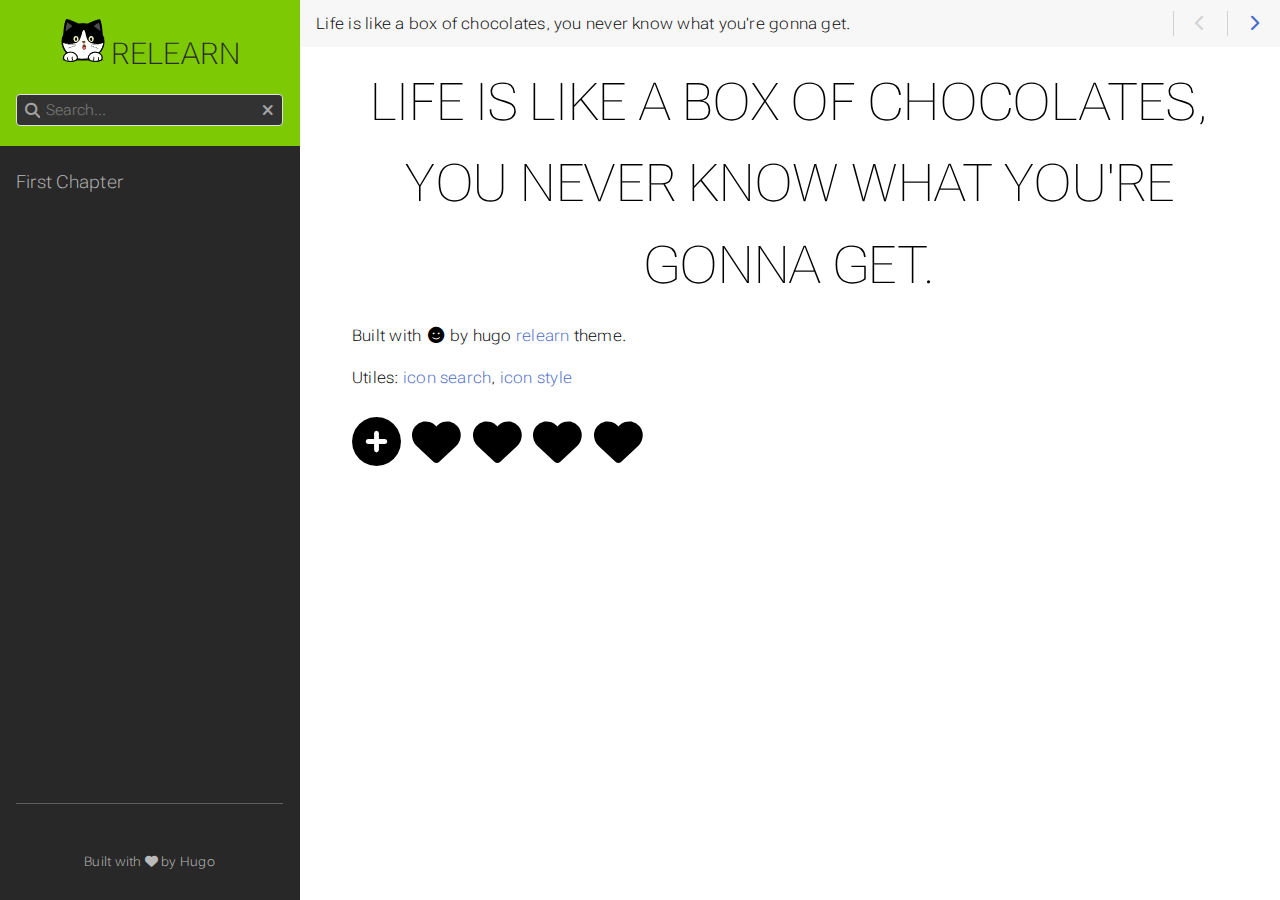
==== index.html @ 58af7191 "first commit" ====
<!DOCTYPE html>
<html lang="zh-cn" dir="ltr" itemscope itemtype="http://schema.org/Article" data-r-output-format="html">
  <head><script src="/livereload.js?mindelay=10&amp;v=2&amp;port=1313&amp;path=livereload" data-no-instant defer></script>
    <meta charset="utf-8">
    <meta name="viewport" content="height=device-height, width=device-width, initial-scale=1.0, minimum-scale=1.0">
    <meta name="generator" content="Hugo 0.143.1">
    <meta name="generator" content="Relearn 7.3.2+5f9fee85c496d624b916f206a0e97bf0861fe268">
    <meta name="description" content="Built with by hugo relearn theme.
Utiles: icon search, icon style">
    <meta name="author" content="">
    <meta name="twitter:card" content="summary">
    <meta name="twitter:title" content="Life is like a box of chocolates, you never know what you&#39;re gonna get. :: relearn">
    <meta name="twitter:description" content="Built with by hugo relearn theme.
Utiles: icon search, icon style">
    <meta property="og:url" content="http://localhost:1313/index.html">
    <meta property="og:site_name" content="relearn">
    <meta property="og:title" content="Life is like a box of chocolates, you never know what you&#39;re gonna get. :: relearn">
    <meta property="og:description" content="Built with by hugo relearn theme.
Utiles: icon search, icon style">
    <meta property="og:locale" content="zh_cn">
    <meta property="og:type" content="website">
    <meta itemprop="name" content="Life is like a box of chocolates, you never know what you&#39;re gonna get. :: relearn">
    <meta itemprop="description" content="Built with by hugo relearn theme.
Utiles: icon search, icon style">
    <meta itemprop="datePublished" content="2025-02-09T12:34:04+08:00">
    <meta itemprop="dateModified" content="2025-02-09T12:34:04+08:00">
    <meta itemprop="wordCount" content="11">
    <title>Life is like a box of chocolates, you never know what you&#39;re gonna get. :: relearn</title>
    <link href="/index.xml" rel="alternate" type="application/rss+xml" title="Life is like a box of chocolates, you never know what you&#39;re gonna get. :: relearn">
    <link href="/images/favicon.svg?1739081313" rel="icon" type="image/svg+xml">
    <link href="/css/fontawesome-all.min.css?1739081313" rel="stylesheet" media="print" onload="this.media='all';this.onload=null;"><noscript><link href="/css/fontawesome-all.min.css?1739081313" rel="stylesheet"></noscript>
    <link href="/css/auto-complete.css?1739081313" rel="stylesheet" media="print" onload="this.media='all';this.onload=null;"><noscript><link href="/css/auto-complete.css?1739081313" rel="stylesheet"></noscript>
    <link href="/css/perfect-scrollbar.min.css?1739081313" rel="stylesheet">
    <link href="/css/theme.css?1739081313" rel="stylesheet">
    <link href="/css/format-html.css?1739081313" rel="stylesheet" id="R-format-style">
    <script>
      window.relearn = window.relearn || {};
      window.relearn.relBasePath='.';
      window.relearn.relBaseUri='.';
      window.relearn.absBaseUri='http:\/\/localhost:1313';
      window.relearn.min = ``;
      window.relearn.disableAnchorCopy=false;
      window.relearn.disableAnchorScrolling=false;
      // variant stuff
      window.relearn.themevariants = [ 'auto' ];
      window.relearn.customvariantname = "my-custom-variant";
      window.relearn.changeVariant = function(variant) {
        var oldVariant = document.documentElement.dataset.rThemeVariant;
        window.localStorage.setItem(window.relearn.absBaseUri + "/variant", variant);
        document.documentElement.dataset.rThemeVariant = variant;
        if (oldVariant != variant) {
          document.dispatchEvent( new CustomEvent('themeVariantLoaded', { detail: { variant, oldVariant } }) );
        }
      }
      window.relearn.markVariant = function() {
        var variant = window.localStorage.getItem(window.relearn.absBaseUri + "/variant");
        var select = document.querySelector("#R-select-variant");
        if (select) {
          select.value = variant;
        }
      }
      window.relearn.initVariant = function() {
        var variant = window.localStorage.getItem(window.relearn.absBaseUri + "/variant") ?? "";
        if( variant == window.relearn.customvariantname ){
        }else if( !variant || !window.relearn.themevariants.includes(variant) ){
          variant = window.relearn.themevariants[0];
          window.localStorage.setItem(window.relearn.absBaseUri + "/variant", variant);
        }
        document.documentElement.dataset.rThemeVariant = variant;
      }
      window.relearn.initVariant();
      window.relearn.markVariant();
      // translations
      window.T_Copy_to_clipboard = `Copy to clipboard`;
      window.T_Copied_to_clipboard = `Copied to clipboard!`;
      window.T_Copy_link_to_clipboard = `Copy link to clipboard`;
      window.T_Link_copied_to_clipboard = `Copied link to clipboard!`;
      window.T_Reset_view = `Reset view`;
      window.T_View_reset = `View reset!`;
      window.T_No_results_found = `No results found for "{0}"`;
      window.T_N_results_found = `{1} results found for "{0}"`;
    </script>
  </head>
  <body class="mobile-support html" data-url="/index.html">
    <div id="R-body" class="default-animation">
      <div id="R-body-overlay"></div>
      <nav id="R-topbar">
        <div class="topbar-wrapper">
          <div class="topbar-sidebar-divider"></div>
          <div class="topbar-area topbar-area-start" data-area="start">
            <div class="topbar-button topbar-button-sidebar" data-content-empty="disable" data-width-s="show" data-width-m="hide" data-width-l="hide"><button class="topbar-control" onclick="toggleNav()" type="button" title="Menu (CTRL&#43;ALT&#43;n)"><i class="fa-fw fas fa-bars"></i></button>
            </div>
            <div class="topbar-button topbar-button-toc" data-content-empty="hide" data-width-s="show" data-width-m="show" data-width-l="show"><button class="topbar-control" onclick="toggleTopbarFlyout(this)" type="button" title="Table of Contents (CTRL&#43;ALT&#43;t)"><i class="fa-fw fas fa-list-alt"></i></button>
              <div class="topbar-content">
                <div class="topbar-content-wrapper"> 
                </div>
              </div>
            </div>
          </div>
          <ol class="topbar-breadcrumbs breadcrumbs highlightable" itemscope itemtype="http://schema.org/BreadcrumbList"><li
            itemscope itemtype="https://schema.org/ListItem" itemprop="itemListElement"><span itemprop="name">Life is like a box of chocolates, you never know what you&#39;re gonna get.</span><meta itemprop="position" content="1"></li>
          </ol>
          <div class="topbar-area topbar-area-end" data-area="end">
            <div class="topbar-button topbar-button-prev" data-content-empty="disable" data-width-s="show" data-width-m="show" data-width-l="show"><span class="topbar-control"><i class="fa-fw fas fa-chevron-left"></i></span>
            </div>
            <div class="topbar-button topbar-button-next" data-content-empty="disable" data-width-s="show" data-width-m="show" data-width-l="show"><a class="topbar-control" href="/first-chapter/index.html" title="First Chapter (🡒)"><i class="fa-fw fas fa-chevron-right"></i></a>
            </div>
            <div class="topbar-button topbar-button-more" data-content-empty="hide" data-width-s="show" data-width-m="show" data-width-l="show"><button class="topbar-control" onclick="toggleTopbarFlyout(this)" type="button" title="More"><i class="fa-fw fas fa-ellipsis-v"></i></button>
              <div class="topbar-content">
                <div class="topbar-content-wrapper">
                  <div class="topbar-area topbar-area-more" data-area="more">
                  </div>
                </div>
              </div>
            </div>
          </div>
        </div>
      </nav>
      <div id="R-main-overlay"></div>
      <main id="R-body-inner" class="highlightable home" tabindex="-1">
        <div class="flex-block-wrapper">
<article class="home">
  <header class="headline">
  </header>

<h1 id="life-is-like-a-box-of-chocolates-you-never-know-what-youre-gonna-get">Life is like a box of chocolates, you never know what you&#39;re gonna get.</h1>

<p>Built with <i class="fa-fw fas fa-face-smile"></i> by hugo <a href="https://mcshelby.github.io/hugo-theme-relearn/" rel="external" target="_blank">relearn</a> theme.</p>
<p>Utiles: <a href="https://fontawesome.com/v6/search" rel="external" target="_blank">icon search</a>, <a href="https://docs.fontawesome.com/web/style/styling" rel="external" target="_blank">icon style</a></p>
<div class="fa-3x">
  <i class="fa-solid fa-circle-plus fa-beat"></i>
  <i class="fa-solid fa-heart fa-beat"></i>
  <i class="fa-solid fa-heart fa-beat" style="--fa-animation-duration: 0.5s;"></i>
  <i class="fa-solid fa-heart fa-beat" style="--fa-animation-duration: 2s;"></i>
  <i class="fa-solid fa-heart fa-beat" style="--fa-beat-scale: 2.0;"></i>
</div>
  <footer class="footline">
  </footer>
</article>
        </div>
      </main>
    </div>
    <aside id="R-sidebar" class="default-animation">
      <div id="R-header-topbar" class="default-animation"></div>
      <div id="R-header-wrapper" class="default-animation">
        <div id="R-header" class="default-animation">
<a id="R-logo" href="/index.html">
  <img src="/images/logo.png" alt="brand logo">
</a>

<a id="R-logo" class="R-default" href="/index.html">
  Relearn
</a>

        </div>
        <script>
          window.index_js_url="/searchindex.en.js?1739081313";
        </script>
        <search><form action="/search/index.html" method="get">
          <div class="searchbox default-animation">
            <button class="search-detail" type="submit" title="Search (CTRL+ALT+f)"><i class="fas fa-search"></i></button>
            <label class="a11y-only" for="R-search-by">Search</label>
            <input data-search-input id="R-search-by" name="search-by" class="search-by" type="search" placeholder="Search...">
            <button class="search-clear" type="button" data-search-clear="" title="Clear search"><i class="fas fa-times" title="Clear search"></i></button>
          </div>
        </form></search>
        <script>
          var contentLangs=['zh'];
        </script>
        <script src="/js/auto-complete.js?1739081313" defer></script>
        <script src="/js/lunr/lunr.min.js?1739081313" defer></script>
        <script src="/js/lunr/lunr.stemmer.support.min.js?1739081313" defer></script>
        <script src="/js/lunr/lunr.multi.min.js?1739081313" defer></script>
        <script src="/js/lunr/lunr.zh.min.js?1739081313" defer></script>
        <script src="/js/search.js?1739081313" defer></script>
      </div>
      <div id="R-homelinks" class="default-animation">
        <hr class="padding">
      </div>
      <div id="R-content-wrapper" class="highlightable">
        <div id="R-shortcutmenu-home" class="R-sidebarmenu">
          <ul class="enlarge morespace collapsible-menu">
            <li class="" data-nav-id="/first-chapter/index.html"><a class="padding" href="/first-chapter/index.html">First Chapter</a><ul id="R-subsections-4144213242269b2539c77181fbd348b1" class="collapsible-menu"></ul></li>
          </ul>
        </div>
    
        <div class="padding footermargin footerLangSwitch footerVariantSwitch footerVisitedLinks footerFooter showFooter"></div>
        <div id="R-menu-footer">
          <hr class="padding default-animation footerLangSwitch footerVariantSwitch footerVisitedLinks footerFooter showFooter">
          <div id="R-prefooter" class="footerLangSwitch footerVariantSwitch footerVisitedLinks">
            <ul>
              <li id="R-select-language-container" class="footerLangSwitch">
                <div class="padding menu-control">
                  <i class="fa-fw fas fa-language"></i>
                  <span>&nbsp;</span>
                  <div class="control-style">
                    <label class="a11y-only" for="R-select-language">Language</label>
                    <select id="R-select-language" onchange="location = this.querySelector( this.value ).dataset.url;">
                      <option id="R-select-language-en" value="#R-select-language-en" data-url="/index.html" lang="zh-cn" selected></option>
                    </select>
                  </div>
                  <div class="clear"></div>
                </div>
              </li>
              <li id="R-select-variant-container" class="footerVariantSwitch">
                <div class="padding menu-control">
                  <i class="fa-fw fas fa-paint-brush"></i>
                  <span>&nbsp;</span>
                  <div class="control-style">
                    <label class="a11y-only" for="R-select-variant">Theme</label>
                    <select id="R-select-variant" onchange="window.relearn.changeVariant( this.value );">
                      <option id="R-select-variant-auto" value="auto" selected>Auto</option>
                    </select>
                  </div>
                  <div class="clear"></div>
                </div>
                <script>window.relearn.markVariant();</script>
              </li>
              <li class="footerVisitedLinks">
                <div class="padding menu-control">
                  <i class="fa-fw fas fa-history"></i>
                  <span>&nbsp;</span>
                  <div class="control-style">
                    <button onclick="clearHistory();">Clear History</button>
                  </div>
                  <div class="clear"></div>
                </div>
              </li>
            </ul>
          </div>
          <div id="R-footer" class="footerFooter showFooter">
        <p>Built with <a href="https://github.com/McShelby/hugo-theme-relearn" title="love"><i class="fas fa-heart"></i></a> by <a href="https://gohugo.io/">Hugo</a></p>
          </div>
        </div>
      </div>
    </aside>
    <script src="/js/clipboard.min.js?1739081313" defer></script>
    <script src="/js/perfect-scrollbar.min.js?1739081313" defer></script>
    <script src="/js/theme.js?1739081313" defer></script>
  </body>
</html>
---- css/auto-complete.css ----
.autocomplete-suggestions {
    text-align: start;
    color-scheme: only light; /* set browser scrollbar color */
    cursor: default;
    border: 1px solid rgba( 204, 204, 204, 1 );
    border-top: 0;
    background: rgba( 255, 255, 255, 1 );
    box-shadow: -1px 1px 3px rgba( 0, 0, 0, .1 );
    width: calc( 100% - 2rem );

    /* core styles should not be changed */
    position: absolute;
    display: none;
    z-index: 9999;
    max-height: 10em;
    max-height: calc( 100vh - 10em );
    overflow: hidden;
    overflow-y: auto;
    box-sizing: border-box;
}
.autocomplete-suggestion {
    position: relative;
    cursor: pointer;
    padding: .46em;
    line-height: 1.5em;
    white-space: nowrap;
    overflow: hidden;
    text-overflow: ellipsis;
    color: rgba( 40, 40, 40, 1 );
}

.autocomplete-suggestion b {
    font-weight: normal;
    color: rgba( 31, 141, 214, 1 );
}

.autocomplete-suggestion.selected {
    background: rgba( 40, 40, 40, 1 );
    color: rgba( 255, 255, 255, 1 );
}

.autocomplete-suggestion:hover,
.autocomplete-suggestion:focus,
.autocomplete-suggestion:active,
.autocomplete-suggestion:hover > .context,
.autocomplete-suggestion:focus > .context,
.autocomplete-suggestion:active > .context,
#R-searchresults .autocomplete-suggestion:hover > .context,
#R-searchresults .autocomplete-suggestion:focus > .context,
#R-searchresults .autocomplete-suggestion:active > .context {
    background: rgba( 56, 56, 56, 1 );
    color: rgba( 255, 255, 255, 1 );
}

.autocomplete-suggestion > .breadcrumbs {
    font-size: .7869em;
    margin-inline-start: 1em;
    overflow: hidden;
    text-overflow: ellipsis;
}

.autocomplete-suggestion > .context {
    font-size: .7869em;
    margin-inline-start: 1em;
    overflow: hidden;
    text-overflow: ellipsis;
}
---- css/auto-complete.css ----
.autocomplete-suggestions {
    text-align: start;
    color-scheme: only light; /* set browser scrollbar color */
    cursor: default;
    border: 1px solid rgba( 204, 204, 204, 1 );
    border-top: 0;
    background: rgba( 255, 255, 255, 1 );
    box-shadow: -1px 1px 3px rgba( 0, 0, 0, .1 );
    width: calc( 100% - 2rem );

    /* core styles should not be changed */
    position: absolute;
    display: none;
    z-index: 9999;
    max-height: 10em;
    max-height: calc( 100vh - 10em );
    overflow: hidden;
    overflow-y: auto;
    box-sizing: border-box;
}
.autocomplete-suggestion {
    position: relative;
    cursor: pointer;
    padding: .46em;
    line-height: 1.5em;
    white-space: nowrap;
    overflow: hidden;
    text-overflow: ellipsis;
    color: rgba( 40, 40, 40, 1 );
}

.autocomplete-suggestion b {
    font-weight: normal;
    color: rgba( 31, 141, 214, 1 );
}

.autocomplete-suggestion.selected {
    background: rgba( 40, 40, 40, 1 );
    color: rgba( 255, 255, 255, 1 );
}

.autocomplete-suggestion:hover,
.autocomplete-suggestion:focus,
.autocomplete-suggestion:active,
.autocomplete-suggestion:hover > .context,
.autocomplete-suggestion:focus > .context,
.autocomplete-suggestion:active > .context,
#R-searchresults .autocomplete-suggestion:hover > .context,
#R-searchresults .autocomplete-suggestion:focus > .context,
#R-searchresults .autocomplete-suggestion:active > .context {
    background: rgba( 56, 56, 56, 1 );
    color: rgba( 255, 255, 255, 1 );
}

.autocomplete-suggestion > .breadcrumbs {
    font-size: .7869em;
    margin-inline-start: 1em;
    overflow: hidden;
    text-overflow: ellipsis;
}

.autocomplete-suggestion > .context {
    font-size: .7869em;
    margin-inline-start: 1em;
    overflow: hidden;
    text-overflow: ellipsis;
}
---- css/theme.css ----
:root {
    /* initially use section background to avoid flickering on load when a non default variant is active;
    this is only possible because every color variant defines this variable, otherwise we would have been lost */
    --INTERNAL-PRIMARY-color: var(--PRIMARY-color, var(--MENU-HEADER-BG-color, rgba( 0, 0, 0, 0 ))); /* not --INTERNAL-MENU-HEADER-BG-color */
    --INTERNAL-SECONDARY-color: var(--SECONDARY-color, var(--MAIN-LINK-color, rgba( 72, 106, 201, 1 ))); /* not --INTERNAL-MAIN-LINK-color */
    --INTERNAL-ACCENT-color: var(--ACCENT-color, rgba( 255, 255, 0, 1 ));

    --INTERNAL-MAIN-TOPBAR-BORDER-color: var(--MAIN-TOPBAR-BORDER-color, transparent);
    --INTERNAL-MAIN-LINK-color: var(--MAIN-LINK-color, var(--SECONDARY-color, rgba( 72, 106, 201, 1 ))); /* not --INTERNAL-SECONDARY-color */
    --INTERNAL-MAIN-LINK-HOVER-color: var(--MAIN-LINK-HOVER-color, var(--INTERNAL-MAIN-LINK-color));
    --INTERNAL-MAIN-BG-color: var(--MAIN-BG-color, rgba( 255, 255, 255, 1 ));
    --INTERNAL-MAIN-BOLD-font-weight: var(--MAIN-BOLD-font-weight, 800);

    --INTERNAL-MAIN-TEXT-color: var(--MAIN-TEXT-color, rgba( 16, 16, 16, 1 ));
    --INTERNAL-MAIN-font: var(--MAIN-font, "Roboto Flex", "Helvetica", "Tahoma", "Geneva", "Arial", sans-serif);
    --INTERNAL-MAIN-font-variation-settings: var(--MAIN-font-variation-settings, "wdth" 118, "GRAD" -200, "YTFI" 710);
    --INTERNAL-MAIN-font-weight: var(--MAIN-font-weight, 300);
    --INTERNAL-MAIN-letter-spacing: var(--MAIN-letter-spacing, .014em);

    --INTERNAL-MAIN-TITLES-TEXT-color: var(--MAIN-TITLES-TEXT-color, var(--INTERNAL-MAIN-TEXT-color));
    --INTERNAL-MAIN-TITLES-font: var(--MAIN-TITLES-font, var(--MAIN-TITLES-TEXT-font, var(--INTERNAL-MAIN-font)));
    --INTERNAL-MAIN-TITLES-font-variation-settings: var(--MAIN-TITLES-font-variation-settings, "wdth" 118, "GRAD" 0, "YTFI" 710);
    --INTERNAL-MAIN-TITLES-font-weight: var(--MAIN-TITLES-font-weight, 500);
    --INTERNAL-MAIN-TITLES-letter-spacing: var(--MAIN-TITLES-letter-spacing, var(--INTERNAL-MAIN-letter-spacing));

    --INTERNAL-MAIN-TITLES-H1-TEXT-color: var(--MAIN-TITLES-H1-TEXT-color, var(--MAIN-TITLES-H1-color, var(--INTERNAL-MAIN-TEXT-color)));
    --INTERNAL-MAIN-TITLES-H1-font: var(--MAIN-TITLES-H1-font, var(--INTERNAL-MAIN-font));
    --INTERNAL-MAIN-TITLES-H1-font-variation-settings: var(--MAIN-TITLES-H1-font-variation-settings, "wdth" 118, "GRAD" -100, "YTFI" 710);
    --INTERNAL-MAIN-TITLES-H1-font-weight: var(--MAIN-TITLES-H1-font-weight, 200);
    --INTERNAL-MAIN-TITLES-H1-letter-spacing: var(--MAIN-TITLES-H1-letter-spacing, var(--INTERNAL-MAIN-letter-spacing));

    --INTERNAL-MAIN-TITLES-H2-TEXT-color: var(--MAIN-TITLES-H2-TEXT-color, var(--MAIN-TITLES-H2-color, var(--INTERNAL-MAIN-TITLES-TEXT-color)));
    --INTERNAL-MAIN-TITLES-H2-font: var(--MAIN-TITLES-H2-font, var(--INTERNAL-MAIN-TITLES-font));
    --INTERNAL-MAIN-TITLES-H2-font-variation-settings: var(--MAIN-TITLES-H2-font-variation-settings, var(--INTERNAL-MAIN-TITLES-font-variation-settings));
    --INTERNAL-MAIN-TITLES-H2-font-weight: var(--MAIN-TITLES-H2-font-weight, var(--INTERNAL-MAIN-TITLES-font-weight));
    --INTERNAL-MAIN-TITLES-H2-letter-spacing: var(--MAIN-TITLES-H2-letter-spacing, var(--INTERNAL-MAIN-TITLES-letter-spacing));

    --INTERNAL-MAIN-TITLES-H3-TEXT-color: var(--MAIN-TITLES-H3-TEXT-color, var(--MAIN-TITLES-H3-color, var(--INTERNAL-MAIN-TITLES-H2-TEXT-color)));
    --INTERNAL-MAIN-TITLES-H3-font: var(--MAIN-TITLES-H3-font, var(--INTERNAL-MAIN-TITLES-H2-font));
    --INTERNAL-MAIN-TITLES-H3-font-variation-settings: var(--MAIN-TITLES-H3-font-variation-settings, var(--INTERNAL-MAIN-TITLES-H2-font-variation-settings));
    --INTERNAL-MAIN-TITLES-H3-font-weight: var(--MAIN-TITLES-H3-font-weight, var(--INTERNAL-MAIN-TITLES-H2-font-weight));
    --INTERNAL-MAIN-TITLES-H3-letter-spacing: var(--MAIN-TITLES-H3-letter-spacing, var(--INTERNAL-MAIN-TITLES-H2-letter-spacing));

    --INTERNAL-MAIN-TITLES-H4-TEXT-color: var(--MAIN-TITLES-H4-TEXT-color, var(--MAIN-TITLES-H4-color, var(--INTERNAL-MAIN-TITLES-H3-TEXT-color)));
    --INTERNAL-MAIN-TITLES-H4-font: var(--MAIN-TITLES-H4-font, var(--INTERNAL-MAIN-TITLES-H3-font));
    --INTERNAL-MAIN-TITLES-H4-font-variation-settings: var(--MAIN-TITLES-H4-font-variation-settings, "wdth" 118, "GRAD" -150, "YTFI" 710);
    --INTERNAL-MAIN-TITLES-H4-font-weight: var(--MAIN-TITLES-H4-font-weight, 300);
    --INTERNAL-MAIN-TITLES-H4-letter-spacing: var(--MAIN-TITLES-H4-letter-spacing, var(--INTERNAL-MAIN-TITLES-H3-letter-spacing));

    --INTERNAL-MAIN-TITLES-H5-TEXT-color: var(--MAIN-TITLES-H5-TEXT-color, var(--MAIN-TITLES-H5-color, var(--INTERNAL-MAIN-TITLES-H4-TEXT-color)));
    --INTERNAL-MAIN-TITLES-H5-font: var(--MAIN-TITLES-H5-font, var(--INTERNAL-MAIN-TITLES-H4-font));
    --INTERNAL-MAIN-TITLES-H5-font-variation-settings: var(--MAIN-TITLES-H5-font-variation-settings, var(--INTERNAL-MAIN-TITLES-H4-font-variation-settings));
    --INTERNAL-MAIN-TITLES-H5-font-weight: var(--MAIN-TITLES-H5-font-weight, var(--INTERNAL-MAIN-TITLES-H4-font-weight));
    --INTERNAL-MAIN-TITLES-H5-letter-spacing: var(--MAIN-TITLES-H5-letter-spacing, var(--INTERNAL-MAIN-TITLES-H4-letter-spacing));

    --INTERNAL-MAIN-TITLES-H6-TEXT-color: var(--MAIN-TITLES-H6-TEXT-color, var(--MAIN-TITLES-H6-color, var(--INTERNAL-MAIN-TITLES-H5-TEXT-color)));
    --INTERNAL-MAIN-TITLES-H6-font: var(--MAIN-TITLES-H6-font, var(--INTERNAL-MAIN-TITLES-H5-font));
    --INTERNAL-MAIN-TITLES-H6-font-variation-settings: var(--MAIN-TITLES-H6-font-variation-settings, var(--INTERNAL-MAIN-TITLES-H5-font-variation-settings));
    --INTERNAL-MAIN-TITLES-H6-font-weight: var(--MAIN-TITLES-H6-font-weight, var(--INTERNAL-MAIN-TITLES-H5-font-weight));
    --INTERNAL-MAIN-TITLES-H6-letter-spacing: var(--MAIN-TITLES-H6-letter-spacing, var(--INTERNAL-MAIN-TITLES-H5-letter-spacing));

    --INTERNAL-CODE-font: var(--CODE-font, "Consolas", menlo, monospace);
    --INTERNAL-CODE-font-variation-settings: var(--CODE-font-variation-settings, normal);
    --INTERNAL-CODE-font-weight: var(--CODE-font-weight, 300);
    --INTERNAL-CODE-letter-spacing: var(--CODE-letter-spacing, normal);

    --INTERNAL-CODE-theme: var(--CODE-theme, relearn-light);
    --INTERNAL-CODE-BLOCK-color: var(--CODE-BLOCK-color, var(--MAIN-CODE-color, rgba( 39, 40, 34, 1 )));
    --INTERNAL-CODE-BLOCK-BG-color: var(--CODE-BLOCK-BG-color, var(--MAIN-CODE-BG-color, rgba( 250, 250, 250, 1 )));
    --INTERNAL-CODE-BLOCK-BORDER-color: var(--CODE-BLOCK-BORDER-color, var(--MAIN-CODE-BG-color, var(--INTERNAL-CODE-BLOCK-BG-color)));
    --INTERNAL-CODE-INLINE-color: var(--CODE-INLINE-color, rgba( 94, 94, 94, 1 ));
    --INTERNAL-CODE-INLINE-BG-color: var(--CODE-INLINE-BG-color, rgba( 255, 250, 233, 1 ));
    --INTERNAL-CODE-INLINE-BORDER-color: var(--CODE-INLINE-BORDER-color, rgba( 251, 240, 203, 1 ));

    --INTERNAL-BROWSER-theme: var(--BROWSER-theme, light);
    --INTERNAL-MERMAID-theme: var(--CONFIG-MERMAID-theme, var(--MERMAID-theme, var(--INTERNAL-PRINT-MERMAID-theme)));
    --INTERNAL-OPENAPI-theme: var(--CONFIG-OPENAPI-theme, var(--OPENAPI-theme, var(--SWAGGER-theme, var(--INTERNAL-PRINT-OPENAPI-theme))));
    --INTERNAL-OPENAPI-CODE-theme: var(--CONFIG-OPENAPI-CODE-theme, var(--OPENAPI-CODE-theme, --INTERNAL-PRINT-OPENAPI-CODE-theme));

    --INTERNAL-TAG-BG-color: var(--TAG-BG-color, var(--INTERNAL-PRIMARY-color));

    --INTERNAL-MENU-BORDER-color: var(--MENU-BORDER-color, transparent);
    --INTERNAL-MENU-TOPBAR-BORDER-color: var(--MENU-TOPBAR-BORDER-color, var(--INTERNAL-MENU-HEADER-BG-color));
    --INTERNAL-MENU-TOPBAR-SEPARATOR-color: var(--MENU-TOPBAR-SEPARATOR-color, transparent);
    --INTERNAL-MENU-HEADER-BG-color: var(--MENU-HEADER-BG-color, var(--PRIMARY-color, rgba( 0, 0, 0, 0 ))); /* not --INTERNAL-PRIMARY-color */
    --INTERNAL-MENU-HEADER-BORDER-color: var(--MENU-HEADER-BORDER-color, var(--INTERNAL-MENU-HEADER-BG-color));
    --INTERNAL-MENU-HEADER-SEPARATOR-color: var(--MENU-HEADER-SEPARATOR-color, var(--INTERNAL-MENU-HEADER-BORDER-color));

    --INTERNAL-MENU-HOME-LINK-color: var(--MENU-HOME-LINK-color, rgba( 50, 50, 50, 1 ));
    --INTERNAL-MENU-HOME-LINK-HOVER-color: var(--MENU-HOME-LINK-HOVER-color, var(--MENU-HOME-LINK-HOVERED-color, rgba( 128, 128, 128, 1 )));

    --INTERNAL-MENU-SEARCH-color: var(--MENU-SEARCH-color, var(--MENU-SEARCH-BOX-ICONS-color, rgba( 224, 224, 224, 1 )));
    --INTERNAL-MENU-SEARCH-BG-color: var(--MENU-SEARCH-BG-color, rgba( 50, 50, 50, 1 ));
    --INTERNAL-MENU-SEARCH-BORDER-color: var(--MENU-SEARCH-BORDER-color, var(--MENU-SEARCH-BOX-color, var(--INTERNAL-MENU-SEARCH-BG-color)));

    --INTERNAL-MENU-SECTIONS-ACTIVE-BG-color: var(--MENU-SECTIONS-ACTIVE-BG-color, rgba( 0, 0, 0, .166 ));
    --INTERNAL-MENU-SECTIONS-BG-color: var(--MENU-SECTIONS-BG-color, rgba( 40, 40, 40, 1 ));
    --INTERNAL-MENU-SECTIONS-LINK-color: var(--MENU-SECTIONS-LINK-color, rgba( 186, 186, 186, 1 ));
    --INTERNAL-MENU-SECTIONS-LINK-HOVER-color: var(--MENU-SECTIONS-LINK-HOVER-color, var(--INTERNAL-MENU-SECTIONS-LINK-color));
    --INTERNAL-MENU-SECTION-ACTIVE-CATEGORY-color: var(--MENU-SECTION-ACTIVE-CATEGORY-color, rgba( 68, 68, 68, 1 ));
    --INTERNAL-MENU-SECTION-ACTIVE-CATEGORY-BG-color: var(--MENU-SECTION-ACTIVE-CATEGORY-BG-color, var(--INTERNAL-MAIN-BG-color));
    --INTERNAL-MENU-SECTION-ACTIVE-CATEGORY-BORDER-color: var(--MENU-SECTION-ACTIVE-CATEGORY-BORDER-color, transparent);

    --INTERNAL-MENU-VISITED-color: var(--MENU-VISITED-color, var(--INTERNAL-SECONDARY-color));
    --INTERNAL-MENU-SECTION-SEPARATOR-color: var(--MENU-SECTION-SEPARATOR-color, var(--MENU-SECTION-HR-color, rgba( 96, 96, 96, 1 )));

    --INTERNAL-BOX-CAPTION-color: var(--BOX-CAPTION-color, rgba( 255, 255, 255, 1 ));
    --INTERNAL-BOX-BG-color: var(--BOX-BG-color, rgba( 255, 255, 255, .833 ));
    --INTERNAL-BOX-TEXT-color: var(--BOX-TEXT-color, var(--INTERNAL-MAIN-TEXT-color));

    --INTERNAL-BOX-BLUE-color: var(--BOX-BLUE-color, rgba( 48, 117, 229, 1 ));
    --INTERNAL-BOX-CYAN-color: var(--BOX-CYAN-color, rgba( 45, 190, 200, 1 ));
    --INTERNAL-BOX-GREEN-color: var(--BOX-GREEN-color, rgba( 42, 178, 24, 1 ));
    --INTERNAL-BOX-GREY-color: var(--BOX-GREY-color, rgba( 160, 160, 160, 1 ));
    --INTERNAL-BOX-MAGENTA-color: var(--BOX-MAGENTA-color, rgba( 229, 50, 210, 1 ));
    --INTERNAL-BOX-ORANGE-color: var(--BOX-ORANGE-color, rgba( 237, 153, 9, 1 ));
    --INTERNAL-BOX-RED-color: var(--BOX-RED-color, rgba( 224, 62, 62, 1 ));

    --INTERNAL-BOX-CAUTION-color: var(--BOX-CAUTION-color, var(--INTERNAL-BOX-MAGENTA-color));
    --INTERNAL-BOX-INFO-color: var(--BOX-INFO-color, var(--INTERNAL-BOX-BLUE-color));
    --INTERNAL-BOX-IMPORTANT-color: var(--BOX-IMPORTANT-color, var(--INTERNAL-BOX-CYAN-color));
    --INTERNAL-BOX-NEUTRAL-color: var(--BOX-NEUTRAL-color, var(--INTERNAL-BOX-GREY-color));
    --INTERNAL-BOX-NOTE-color: var(--BOX-NOTE-color, var(--INTERNAL-BOX-ORANGE-color));
    --INTERNAL-BOX-TIP-color: var(--BOX-TIP-color, var(--INTERNAL-BOX-GREEN-color));
    --INTERNAL-BOX-WARNING-color: var(--BOX-WARNING-color, var(--INTERNAL-BOX-RED-color));

    --INTERNAL-BOX-BLUE-TEXT-color: var(--BOX-BLUE-TEXT-color, var(--INTERNAL-BOX-TEXT-color));
    --INTERNAL-BOX-CYAN-TEXT-color: var(--BOX-CYAN-TEXT-color, var(--INTERNAL-BOX-TEXT-color));
    --INTERNAL-BOX-GREEN-TEXT-color: var(--BOX-GREEN-TEXT-color, var(--INTERNAL-BOX-TEXT-color));
    --INTERNAL-BOX-GREY-TEXT-color: var(--BOX-GREY-TEXT-color, var(--INTERNAL-BOX-TEXT-color));
    --INTERNAL-BOX-MAGENTA-TEXT-color: var(--BOX-MAGENTA-TEXT-color, var(--INTERNAL-BOX-TEXT-color));
    --INTERNAL-BOX-ORANGE-TEXT-color: var(--BOX-ORANGE-TEXT-color, var(--INTERNAL-BOX-TEXT-color));
    --INTERNAL-BOX-RED-TEXT-color: var(--BOX-RED-TEXT-color, var(--INTERNAL-BOX-TEXT-color));

    --INTERNAL-BOX-CAUTION-TEXT-color: var(--BOX-CAUTION-TEXT-color, var(--INTERNAL-BOX-MAGENTA-TEXT-color));
    --INTERNAL-BOX-INFO-TEXT-color: var(--BOX-INFO-TEXT-color, var(--INTERNAL-BOX-BLUE-TEXT-color));
    --INTERNAL-BOX-IMPORTANT-TEXT-color: var(--BOX-IMPORTANT-TEXT-color, var(--INTERNAL-BOX-CYAN-TEXT-color));
    --INTERNAL-BOX-NEUTRAL-TEXT-color: var(--BOX-NEUTRAL-TEXT-color, var(--INTERNAL-BOX-GREY-TEXT-color));
    --INTERNAL-BOX-NOTE-TEXT-color: var(--BOX-NOTE-TEXT-color, var(--INTERNAL-BOX-ORANGE-TEXT-color));
    --INTERNAL-BOX-TIP-TEXT-color: var(--BOX-TIP-TEXT-color, var(--INTERNAL-BOX-GREEN-TEXT-color));
    --INTERNAL-BOX-WARNING-TEXT-color: var(--BOX-WARNING-TEXT-color, var(--INTERNAL-BOX-RED-TEXT-color));

    /* print style, values taken from relearn-light as it is used as a default print style */
    --INTERNAL-PRINT-MAIN-BG-color: var(--PRINT-MAIN-BG-color, rgba( 255, 255, 255, 1 ));
    --INTERNAL-PRINT-CODE-font: var(--PRINT-CODE-font, "Consolas", menlo, monospace);
    --INTERNAL-PRINT-TAG-BG-color: var(--PRINT-TAG-BG-color, rgba( 125, 201, 3, 1 ));
    --INTERNAL-PRINT-MAIN-font: var(--PRINT-MAIN-font, "Roboto Flex", "Helvetica", "Tahoma", "Geneva", "Arial", sans-serif);
    --INTERNAL-PRINT-MAIN-TEXT-color: var(--PRINT-MAIN-TEXT-color, rgba( 16, 16, 16, 1 ));
    --INTERNAL-PRINT-MERMAID-theme: var(--PRINT-MERMAID-theme, default);
    --INTERNAL-PRINT-OPENAPI-theme: var(--PRINT-OPENAPI-theme, var(--PRINT-SWAGGER-theme, light));
    --INTERNAL-PRINT-OPENAPI-CODE-theme: var(--PRINT-OPENAPI-CODE-theme, idea);

    --INTERNAL-MENU-WIDTH-S: var(--MENU-WIDTH-S, 14.375rem);
    --INTERNAL-MENU-WIDTH-M: var(--MENU-WIDTH-M, 14.375rem);
    --INTERNAL-MENU-WIDTH-L: var(--MENU-WIDTH-L, 18.75rem);
    --INTERNAL-MAIN-WIDTH-MAX: var(--MAIN-WIDTH-MAX, 81.25rem);

}

*,
*::before,
*::after {
  -webkit-box-sizing: border-box;
  -moz-box-sizing: border-box;
  box-sizing: border-box;
}

@-webkit-viewport {
  width: device-width;
}
@-moz-viewport {
  width: device-width;
}
@-o-viewport {
  width: device-width;
}
@viewport {
  width: device-width;
}
html {
  font-size: 16px;
  -webkit-text-size-adjust: 100%;
  text-size-adjust: 100%;
}

body {
  margin: 0;
}

article,
aside,
details,
figcaption,
figure,
footer,
header,
hgroup,
main,
nav,
section,
summary {
  display: block;
}

audio,
canvas,
progress,
video {
  display: inline-block;
  vertical-align: baseline;
}

audio:not([controls]) {
  display: none;
  height: 0;
}

[hidden],
template {
  display: none;
}

a {
  background: transparent;
  text-decoration: none;
}

abbr[title] {
  border-bottom: 1px dotted;
}

dfn {
  font-style: italic;
}

sub,
sup {
  font-size: 0.8rem;
  line-height: 0;
  position: relative;
  vertical-align: baseline;
}

sup {
  top: -0.5em;
}

sub {
  bottom: -0.25em;
}

iframe {
  border: 0;
}

img {
  border: 0;
  max-width: 100%;
}

svg:not(:root) {
  overflow: hidden;
}

figure {
  margin: 1rem 2.5rem;
}

hr {
  height: 0;
}

pre:not(.mermaid) {
  overflow: auto;
}

button,
input,
optgroup,
select,
textarea {
  color: inherit;
  font: inherit;
  margin: 0;
}

button {
  overflow: visible;
  padding: 0;
}

button,
select {
  text-transform: none;
}

button,
html input[type='button'],
input[type='reset'],
input[type='submit'] {
  -webkit-appearance: button;
  cursor: pointer;
}

button[disabled],
html input[disabled] {
  cursor: default;
}

button::-moz-focus-inner,
input::-moz-focus-inner {
  border: 0;
  padding: 0;
}

input {
  line-height: normal;
}

input[type='checkbox'],
input[type='radio'] {
  padding: 0;
}

input[type='number']::-webkit-inner-spin-button,
input[type='number']::-webkit-outer-spin-button {
  height: auto;
}

input[type='search'] {
  -webkit-appearance: textfield;
}

input[type='search']::-webkit-search-cancel-button,
input[type='search']::-webkit-search-decoration {
  -webkit-appearance: none;
}

legend {
  border: 0;
  padding: 0;
}

textarea {
  overflow: auto;
}

optgroup {
  font-weight: bold;
}

table {
  border-collapse: collapse;
  border-spacing: 0;
  table-layout: fixed;
  width: 100%;
}

tr,
td,
th {
  vertical-align: middle;
}

th,
td {
  padding: 0.425rem 0;
}

th {
  text-align: start;
}

p {
  margin: 1rem 0;
}

ul,
ol {
  margin-top: 1rem;
  margin-bottom: 1rem;
}
ul ul,
ul ol,
ol ul,
ol ol {
  margin-top: 0;
  margin-bottom: 0;
}

blockquote {
  margin: 1.5rem 0;
  padding-inline-start: 0.85rem;
}

cite {
  display: block;
  font-size: 0.925rem;
}
cite:before {
  content: '\2014 \0020';
}

pre:not(.mermaid) {
  margin: 1.5rem 0;
  padding: 0.938rem;
}

code {
  vertical-align: bottom;
}

small {
  font-size: 0.925rem;
}

hr {
  border-left: none;
  border-right: none;
  border-top: none;
  margin: 1.5rem 0;
}

fieldset {
  border: 0;
  padding: 0.938rem;
  margin: 0 0 1rem 0;
}

input,
label,
select {
  display: block;
}

label {
  margin-bottom: 0.425rem;
}
label.required:after {
  content: '*';
}
label abbr {
  display: none;
}

textarea,
input[type='email'],
input[type='number'],
input[type='password'],
input[type='search'],
input[type='tel'],
input[type='text'],
input[type='url'],
input[type='color'],
input[type='date'],
input[type='datetime'],
input[type='datetime-local'],
input[type='month'],
input[type='time'],
input[type='week'],
select[multiple='multiple'] {
  -webkit-transition: border-color;
  -moz-transition: border-color;
  transition: border-color;
  border-radius: 0.1875rem;
  margin-bottom: 0.85rem;
  padding: 0.425rem 0.425rem;
  width: 100%;
}
textarea:focus,
input[type='email']:focus,
input[type='number']:focus,
input[type='password']:focus,
input[type='search']:focus,
input[type='tel']:focus,
input[type='text']:focus,
input[type='url']:focus,
input[type='color']:focus,
input[type='date']:focus,
input[type='datetime']:focus,
input[type='datetime-local']:focus,
input[type='month']:focus,
input[type='time']:focus,
input[type='week']:focus,
select[multiple='multiple']:focus {
  outline: none;
}

textarea {
  resize: vertical;
}

input[type='checkbox'],
input[type='radio'] {
  display: inline;
  margin-inline-end: 0.425rem;
}

input[type='file'] {
  width: 100%;
}

select {
  width: auto;
  max-width: 100%;
  margin-bottom: 1rem;
}

button,
input[type='submit'] {
  cursor: pointer;
  -webkit-user-select: none;
  user-select: none;
  white-space: nowrap;
  border: inherit;
}

/* until browsers don't let us set length values based on dppx, we
need a way to calculate them ourself */
:root {
  --dpr: 1;
  --bpx: 1;
  --bpx1: 1;
}
@media (min-resolution: 105dpi) {
  :root {
    --dpr: 1.1;
    --bpx: 1.1;
    --bpx1: calc(1 / 1.1);
  }
}
@media (min-resolution: 115dpi) {
  :root {
    --dpr: 1.2;
    --bpx: 1.2;
    --bpx1: calc(1 / 1.2);
  }
}
@media (min-resolution: 120dpi) {
  :root {
    --dpr: 1.25;
    --bpx: 1.25;
    --bpx1: calc(1 / 1.25);
  }
}
@media (min-resolution: 128dpi) {
  :root {
    --dpr: 1.333;
    --bpx: 1.333;
    --bpx1: calc(1 / 1.333);
  }
}
@media (min-resolution: 144dpi) {
  :root {
    --dpr: 1.5;
    --bpx: 1.5;
    --bpx1: calc(1 / 1.5);
  }
}
@media (min-resolution: 160dpi) {
  :root {
    --dpr: 1.666;
    --bpx: 1.666;
    --bpx1: calc(1 / 1.666);
  }
}
@media (min-resolution: 168dpi) {
  :root {
    --dpr: 1.75;
    --bpx: 1.75;
    --bpx1: calc(1 / 1.75);
  }
}
@media (min-resolution: 192dpi) {
  :root {
    --dpr: 2;
    --bpx: 1;
    --bpx1: 1;
  }
}
@media (min-resolution: 240dpi) {
  :root {
    --dpr: 2.5;
    --bpx: 1.25;
    --bpx1: calc(1 / 1.25);
  }
}
@media (min-resolution: 288dpi) {
  :root {
    --dpr: 3;
    --bpx: 1;
    --bpx1: 1;
  }
}
@media (min-resolution: 384dpi) {
  :root {
    --dpr: 4;
    --bpx: 1;
    --bpx1: 1;
  }
}
@media (min-resolution: 480dpi) {
  :root {
    --dpr: 5;
    --bpx: 1.25;
    --bpx1: calc(1 / 1.25);
  }
}
@media (min-resolution: 576dpi) {
  :root {
    --dpr: 6;
    --bpx: 1.5;
    --bpx1: calc(1 / 1.5);
  }
}
@media (min-resolution: 768dpi) {
  :root {
    --dpr: 8;
    --bpx: 1;
    --bpx1: 1;
  }
}

html {
  color-scheme: only var(--INTERNAL-BROWSER-theme);
  height: 100%;
  width: 100%;
}

body {
  background-color: var(--INTERNAL-MAIN-BG-color);
  color: var(--INTERNAL-MAIN-TEXT-color);
  display: flex;
  flex-direction: row-reverse; /* to allow body to have initial focus for PS in some browsers and better SEO and a11y */
  font-size: 1.015625rem;
  font-variation-settings: var(--INTERNAL-MAIN-font-variation-settings);
  font-weight: var(--INTERNAL-MAIN-font-weight);
  font-family: var(--INTERNAL-MAIN-font);
  height: 100%;
  justify-content: flex-end;
  letter-spacing: var(--INTERNAL-MAIN-letter-spacing);
  line-height: 1.574;
  /* overflow: hidden; PSC removed for #242 #243 #244; to avoid browser scrollbar to flicker before we create our own */
  width: 100%;
}

b,
strong,
label,
th,
blockquote cite {
  font-weight: var(--INTERNAL-MAIN-BOLD-font-weight);
}

ul {
  list-style: disc;
}

dt {
  font-style: italic;
}

dd {
  display: list-item;
  list-style: circle;
}

a,
.topbar-button button {
  color: var(--INTERNAL-MAIN-LINK-color);
}

a:hover,
a:active,
a:focus,
.topbar-button button:hover,
.topbar-button button:active,
.topbar-button button:focus {
  color: var(--INTERNAL-MAIN-LINK-HOVER-color);
}

.default-animation {
  transition: all 0.35s ease;
}

#R-sidebar {
  background: var(--INTERNAL-MENU-SECTIONS-BG-color);
  display: flex;
  flex-basis: auto;
  flex-direction: column;
  flex-grow: 0;
  flex-shrink: 0;
  font-size: 0.953125rem;
  height: 100%;
  inset-inline-start: 0;
  line-height: 1.574;
  min-height: 100%;
  position: fixed;
  min-width: var(--INTERNAL-MENU-WIDTH-L);
  max-width: var(--INTERNAL-MENU-WIDTH-L);
  width: var(--INTERNAL-MENU-WIDTH-L);
}

#R-sidebar a {
  text-decoration: none;
}

#R-header-wrapper {
  background-color: var(--INTERNAL-MENU-HEADER-BG-color);
  color: var(--INTERNAL-MENU-SEARCH-color);
  text-align: center;
  padding: 1rem;
  position: relative;
}
#R-header {
  border-block-end: 1px solid transparent;
  position: relative;
  z-index: 1;
}
#R-header a {
  display: inline-block;
}

.searchbox {
  background-color: var(--INTERNAL-MENU-SEARCH-BG-color);
  border-color: var(--INTERNAL-MENU-SEARCH-BORDER-color);
  border-radius: 4px;
  border-style: solid;
  border-width: 1px;
  position: relative;
  margin-top: 1rem;
}

.searchbox > :first-child {
  inset-inline-start: 0.5rem;
  position: absolute;
}

.searchbox > button {
  -webkit-appearance: none;
  appearance: none;
  background-color: transparent;
  border: 0;
  margin: 0;
  padding: 0;
  top: 0.25rem;
}

.searchbox > i {
  top: 0.45rem;
}

.searchbox > :last-child {
  inset-inline-end: 0.5rem;
  position: absolute;
}

#R-sidebar .searchbox > :first-child,
#R-sidebar .searchbox > :last-child {
  color: var(--INTERNAL-MENU-SEARCH-color);
  opacity: 0.65;
}

#R-sidebar .searchbox button:hover {
  opacity: 1;
}

.searchbox input {
  display: inline-block;
  width: 100%;
  height: 1.875rem;
  background: transparent;
  border: 0;
  padding-bottom: 0;
  padding-inline-end: 1.6rem;
  padding-inline-start: 1.8rem;
  padding-top: 0;
  margin: 0;
}

.searchbox input::-webkit-input-placeholder {
  color: var(--INTERNAL-MENU-SEARCH-color);
}
.searchbox input::placeholder {
  color: var(--INTERNAL-MENU-SEARCH-color);
  opacity: 0.45;
}

#R-content-wrapper {
  --ps-rail-hover-color: rgba(176, 176, 176, 0.25);
  display: flex;
  flex-direction: column;
  flex: 1; /* fill rest of vertical space */
  overflow: hidden;
  position: relative; /* PS */
  z-index: 100;
}

#R-sidebar .padding {
  padding: 0 1rem;
}

.footerFooter {
  font-size: 0.8125rem;
  padding-top: 2rem;
  padding-bottom: 0.75rem;
  text-align: center;
}

.footerFooter > * {
  margin: 0 auto;
}

#R-footer {
  color: var(--INTERNAL-MENU-SECTIONS-LINK-color);
}

#R-footer > hr:first-child {
  margin-top: 0;
}

/* increase specifity to override following #R-content-wrapper hr style */
#R-footer > hr:nth-child(n) {
  margin-left: 0;
  margin-right: 0;
}

#R-sidebar .R-sidebarmenu > ul {
  margin-top: 1rem;
}

#R-sidebar .R-sidebarmenu > .nav-title ~ ul {
  margin-top: 0.8rem;
}

#R-sidebar ul {
  list-style: none;
  padding: 0;
  margin: 0;
}

#R-sidebar ul li {
  padding: 0;
}

#R-sidebar ul li.visited + span {
  margin-inline-end: 1rem;
}

#R-sidebar ul li .read-icon {
  display: none;
  font-size: 0.8125rem;
  inset-inline-end: 1rem;
  margin: 0.25rem 0 0 0;
  min-width: 1rem;
  position: absolute;
}

#R-sidebar ul li > a .read-icon {
  color: var(--INTERNAL-MENU-VISITED-color);
}
#R-sidebar ul li.visited > a .read-icon {
  display: inline;
}

#R-sidebar .nav-title {
  color: var(--INTERNAL-MENU-SECTIONS-LINK-color);
  font-size: 2rem;
  font-variation-settings: var(--INTERNAL-MAIN-TITLES-H1-font-variation-settings);
  font-weight: var(--INTERNAL-MAIN-TITLES-H1-font-weight);
  font-family: var(--INTERNAL-MAIN-TITLES-H1-font);
  letter-spacing: var(--INTERNAL-MAIN-TITLES-H1-letter-spacing);
  line-height: 110%;
  margin: 1.2rem 0 0.8rem 0;
  padding-inline-start: 1rem;
  text-rendering: optimizeLegibility;
  text-transform: uppercase;
}

#R-sidebar .footermargin {
  flex-grow: 1;
}

#R-content-wrapper hr {
  border-color: var(--INTERNAL-MENU-SECTION-SEPARATOR-color);
  border-bottom-style: solid;
  border-bottom-width: 1px;
  margin: 1.5rem 1rem 1rem 1rem;
}

article .R-taxonomy.tags {
  --VARIABLE-TAGS-color: var(--INTERNAL-MAIN-BG-color);
  --VARIABLE-TAGS-BG-color: var(--VARIABLE-BOX-color);
  margin-left: 1rem;
  margin-top: 1rem;
}

article .R-taxonomy.tags ul > li ~ li:before {
  content: ' ';
}

article .R-taxonomy.tags a.term-link {
  background-color: var(--VARIABLE-TAGS-BG-color);
  border-bottom-right-radius: 3px;
  border-top-right-radius: 3px;
  box-shadow: 0 1px 2px rgba(0, 0, 0, 0.2);
  color: var(--VARIABLE-TAGS-color);
  display: inline-block;
  font-size: 0.8em;
  font-weight: var(--INTERNAL-MAIN-TITLES-font-weight);
  line-height: 2em;
  margin: 0 0 8px -1px;
  margin-inline-end: 16px;
  padding: 0 10px 0 12px;
  position: relative;
}

article .R-taxonomy.tags a.term-link:before {
  border-color: transparent;
  border-right-color: var(--VARIABLE-TAGS-BG-color);
  border-style: solid;
  border-width: 1em 1em 1em 0;
  content: '';
  left: -1em;
  height: 0;
  position: absolute;
  top: 0;
  width: 0;
}

article .R-taxonomy.tags a.term-link:after {
  background-color: var(--VARIABLE-TAGS-color);
  border-radius: 100%;
  content: '';
  left: 1px;
  height: 5px;
  position: absolute;
  top: 10px;
  width: 5px;
}

article .R-taxonomy.tags a.term-link:hover:after {
  width: 5px;
}

#R-body {
  display: flex;
  flex-basis: 100%;
  flex-direction: column;
  flex-grow: 1;
  flex-shrink: 0;
  height: 100%;
  margin-inline-start: var(--INTERNAL-MENU-WIDTH-L);
  min-height: 100%;
  overflow-wrap: break-word; /* avoid x-scrolling of body if it is to large to fit */
  position: relative; /* PS */
  min-width: calc(100% - var(--INTERNAL-MENU-WIDTH-L));
  max-width: calc(100% - var(--INTERNAL-MENU-WIDTH-L));
  width: calc(100% - var(--INTERNAL-MENU-WIDTH-L));
  z-index: 70;
}

#R-body img,
#R-body figure > figcaption > h4,
#R-body figure > figcaption > p,
#R-body .video-container {
  display: block;
  margin-left: auto;
  margin-right: auto;
  padding: 0;
  text-align: center;
}

#R-body img:not(.lightbox-image).left {
  margin-left: 0;
}

#R-body img:not(.lightbox-image).right {
  margin-right: 0;
}

#R-body img:not(.lightbox-image).border,
#R-body .video-container.border {
  background-clip: padding-box;
  border: 1px solid rgba(134, 134, 134, 0.333);
}

#R-body img:not(.lightbox-image).shadow,
#R-body .video-container.shadow {
  box-shadow: 0 10px 30px rgba(176, 176, 176, 0.666);
}

#R-body img:not(.lightbox-image).inline {
  display: inline;
  margin: 0;
  vertical-align: bottom;
}

#R-body figure > figcaption {
  margin: 0;
}

#R-body figure > figcaption > h4 {
  font-size: 1rem;
  font-weight: 500;
  margin: 0;
}

#R-body figure > figcaption > p {
  font-size: 0.85rem;
  font-weight: 300;
  margin-top: 0.15rem;
}
#R-body figure > figcaption > h4 + p {
  margin-top: 0;
}

#R-body-inner {
  display: flex;
  flex: auto;
  flex-direction: column;
  overflow-y: auto;
  padding: 0 3.25rem 4rem 3.25rem;
  position: relative; /* PS */
}
@media screen and (max-width: 59.999rem) {
  #R-body-inner {
    padding: 0 2rem 1rem 2rem;
  }
}
@media screen and (max-width: 47.999rem) {
  #R-body-inner {
    padding: 0 1.25rem 0.375rem 1.25rem;
  }
}

#R-topbar a:hover:empty,
#R-topbar a:active:empty,
#R-topbar a:focus:empty,
#R-topbar a:hover :not(i),
#R-topbar a:active :not(i),
#R-topbar a:focus :not(i),
#R-topbar button:hover :not(i),
#R-topbar button:active :not(i),
#R-topbar button:focus :not(i),
#R-topbar .title:hover,
#R-topbar .title:active,
#R-topbar .title:focus,
.topbar-content a:hover,
.topbar-content a:active,
.topbar-content a:focus,
article a:hover,
article a:active,
article a:focus,
article a:hover .copy-to-clipboard,
article a:active .copy-to-clipboard,
article a:focus .copy-to-clipboard {
  text-decoration: underline;
}
.topbar-content a:hover,
.topbar-content a:active,
.topbar-content a:focus,
article a:hover,
article a:active,
article a:focus,
article a:hover .copy-to-clipboard,
article a:active .copy-to-clipboard,
article a:focus .copy-to-clipboard,
article a.lightbox-back:hover > img:only-child:empty,
article a.lightbox-back:active > img:only-child:empty,
article a.lightbox-back:focus > img:only-child:empty article .btn > button:hover,
article .btn > button:active,
article .btn > button:focus {
  outline: none;
}
article a:hover > img:only-child:empty,
article a:active > img:only-child:empty,
article a:focus > img:only-child:empty {
  outline: 0.15rem solid var(--INTERNAL-MAIN-LINK-HOVER-color);
}

#R-body-inner:focus-visible {
  /* remove focus indicator for programatically set focus */
  outline: none;
}

#R-body h1 + hr {
  margin-bottom: 2rem;
  margin-top: -1rem;
}

#R-body .flex-block-wrapper {
  margin-left: auto;
  margin-right: auto;
  max-width: calc(var(--INTERNAL-MAIN-WIDTH-MAX) - var(--INTERNAL-MENU-WIDTH-L) - 2 * 3.25rem);
  width: 100%;
}
#R-body .flex-block-wrapper:has(article.narrow) {
  max-width: calc(var(--INTERNAL-MAIN-WIDTH-MAX) - var(--INTERNAL-MENU-WIDTH-L) - 2 * 9.75rem);
}
.main-width-max #R-body .flex-block-wrapper {
  width: calc(var(--INTERNAL-MAIN-WIDTH-MAX) - var(--INTERNAL-MENU-WIDTH-L) - 2 * 3.25rem);
}
.main-width-max #R-body .flex-block-wrapper:has(article.narrow) {
  width: calc(var(--INTERNAL-MAIN-WIDTH-MAX) - var(--INTERNAL-MENU-WIDTH-L) - 2 * 9.75rem);
}

#R-body-inner:has(> .flex-block-wrapper article.narrow) {
  padding: 0 9.75rem 2rem 9.75rem;
}
@media screen and (max-width: 59.999rem) {
  #R-body-inner:has(> .flex-block-wrapper article.narrow) {
    padding: 0 6.5rem 1rem 6.5rem;
  }
}
@media screen and (max-width: 47.999rem) {
  #R-body-inner:has(> .flex-block-wrapper article.narrow) {
    padding: 0 3.25rem 0.375rem 3.25rem;
  }
}

#R-body-inner > .flex-block-wrapper article.narrow p {
  font-size: 1.2rem;
  text-align: justify;
}

mark {
  background: transparent;
  background-image: linear-gradient(to right, color-mix(in srgb, var(--INTERNAL-ACCENT-color) 20%, transparent), color-mix(in srgb, var(--INTERNAL-ACCENT-color) 90%, transparent) 4%, color-mix(in srgb, var(--INTERNAL-ACCENT-color) 40%, transparent));
  border-radius: 0.8em 0.3rem;
  -webkit-box-decoration-break: clone;
  box-decoration-break: clone;
  color: rgba(0, 0, 0, 1);
  -webkit-print-color-adjust: exact;
  color-adjust: exact;
  margin: 0 -0.4rem;
  padding: 0.1em 0.4rem;
}

kbd {
  background-color: rgba(134, 134, 134, 0.166);
  border-color: rgba(134, 134, 134, 0.5);
  border-radius: 0.25rem;
  border-style: solid;
  border-width: 1px;
  box-shadow: 0 0.0625rem 0 0.0625rem rgba(134, 134, 134, 0.5);
  color: var(--INTERNAL-TEXT-color);
  -webkit-print-color-adjust: exact;
  color-adjust: exact;
  line-height: 1;
  min-width: 0.75rem;
  padding: 0.125rem 0.3125rem 0.125rem 0.3125rem;
  position: relative;
  text-align: center;
  top: -0.125rem;
}

h1 {
  color: var(--INTERNAL-MAIN-TITLES-H1-TEXT-color);
  font-size: 3.25rem;
  font-variation-settings: var(--INTERNAL-MAIN-TITLES-H1-font-variation-settings);
  font-weight: var(--INTERNAL-MAIN-TITLES-H1-font-weight);
  font-family: var(--INTERNAL-MAIN-TITLES-H1-font);
  letter-spacing: var(--INTERNAL-MAIN-TITLES-H1-letter-spacing);
  margin: 0.85rem 0 1rem 0;
  /* big titles cause a horizontal scrollbar - fixing this by wrapping text */
  overflow-wrap: break-word;
  overflow-x: hidden;
  text-align: center;
  text-rendering: optimizeLegibility;
  text-transform: uppercase;
}

#R-body-inner > .flex-block-wrapper article.narrow h1 {
  border-bottom: 4px solid rgba(134, 134, 134, 0.125);
  font-size: 3.5rem;
}
@media only screen and (min-width: 48rem) and (max-width: 59.999rem) {
  #R-body-inner > .flex-block-wrapper article.narrow h1 {
    font-size: 2.8rem;
  }
}
@media only screen and (max-width: 47.999rem) {
  #R-body-inner > .flex-block-wrapper article.narrow h1 {
    font-size: 2.5rem;
  }
}

.article-subheading {
  color: var(--INTERNAL-MAIN-TITLES-H1-TEXT-color);
  font-size: 1.8rem;
  font-variation-settings: var(--INTERNAL-MAIN-TITLES-H1-font-variation-settings);
  font-weight: var(--INTERNAL-MAIN-TITLES-H1-font-weight);
  font-family: var(--INTERNAL-MAIN-TITLES-H1-font);
  letter-spacing: var(--INTERNAL-MAIN-TITLES-H1-letter-spacing);
  text-align: center;
}
#R-body-inner > .flex-block-wrapper article > .article-subheading {
  margin-top: 0;
}
#R-body-inner > .flex-block-wrapper article.narrow > .article-subheading {
  margin-top: 2rem;
}
@media screen and (max-width: 59.999rem) {
  #R-body-inner > .flex-block-wrapper article.narrow > .article-subheading {
    margin-top: 1rem;
  }
}
@media screen and (max-width: 47.999rem) {
  #R-body-inner > .flex-block-wrapper article.narrow > .article-subheading {
    margin-top: 0.375rem;
  }
}

h2 {
  color: var(--INTERNAL-MAIN-TITLES-H2-TEXT-color);
  font-size: 2.2rem;
  font-variation-settings: var(--INTERNAL-MAIN-TITLES-H2-font-variation-settings);
  font-weight: var(--INTERNAL-MAIN-TITLES-H2-font-weight);
  font-family: var(--INTERNAL-MAIN-TITLES-H2-font);
  letter-spacing: var(--INTERNAL-MAIN-TITLES-H2-letter-spacing);
}

h3 {
  color: var(--INTERNAL-MAIN-TITLES-H3-TEXT-color);
  font-size: 1.8rem;
  font-variation-settings: var(--INTERNAL-MAIN-TITLES-H3-font-variation-settings);
  font-weight: var(--INTERNAL-MAIN-TITLES-H3-font-weight);
  font-family: var(--INTERNAL-MAIN-TITLES-H3-font);
  letter-spacing: var(--INTERNAL-MAIN-TITLES-H3-letter-spacing);
}

h4 {
  color: var(--INTERNAL-MAIN-TITLES-H4-TEXT-color);
  font-size: 1.85rem;
  font-variation-settings: var(--INTERNAL-MAIN-TITLES-H4-font-variation-settings);
  font-weight: var(--INTERNAL-MAIN-TITLES-H4-font-weight);
  font-family: var(--INTERNAL-MAIN-TITLES-H4-font);
  letter-spacing: var(--INTERNAL-MAIN-TITLES-H4-letter-spacing);
}

h5 {
  color: var(--INTERNAL-MAIN-TITLES-H5-TEXT-color);
  font-size: 1.6rem;
  font-variation-settings: var(--INTERNAL-MAIN-TITLES-H5-font-variation-settings);
  font-weight: var(--INTERNAL-MAIN-TITLES-H5-font-weight);
  font-family: var(--INTERNAL-MAIN-TITLES-H5-font);
  letter-spacing: var(--INTERNAL-MAIN-TITLES-H5-letter-spacing);
}

h6 {
  color: var(--INTERNAL-MAIN-TITLES-H6-TEXT-color);
  font-size: 1.3rem;
  font-variation-settings: var(--INTERNAL-MAIN-TITLES-H6-font-variation-settings);
  font-weight: var(--INTERNAL-MAIN-TITLES-H6-font-weight);
  font-family: var(--INTERNAL-MAIN-TITLES-H6-font);
  letter-spacing: var(--INTERNAL-MAIN-TITLES-H6-letter-spacing);
}

h2,
h3,
.article-subheading,
h4,
h5,
h6 {
  margin: 1.5rem 0 1rem 0;
  /* big titles cause a horizontal scrollbar - fixing this by wrapping text */
  overflow-wrap: break-word;
  overflow-x: hidden;
  text-rendering: optimizeLegibility;
}

h2,
h3,
h4,
h5,
h6 {
  /* leave space for anchor to avoid overflow */
  padding-inline-end: 2rem;
}

blockquote {
  border-inline-start: 0.6rem solid rgba(134, 134, 134, 0.4);
}

blockquote p {
  font-size: 1.06640625rem;
  font-style: italic;
  opacity: 0.75;
  text-align: justify;
}

blockquote cite {
  display: block;
  opacity: 0.5;
  padding-top: 0.5rem;
  text-align: end;
}

/* colored boxes */

.box {
  background-color: var(--VARIABLE-BOX-color);
  border-color: var(--VARIABLE-BOX-color);
  border-style: solid;
  border-width: 1px;
  margin: 1.5rem 0;
  outline: none;
  pointer-events: none;
}

.box > .box-label {
  color: var(--VARIABLE-BOX-CAPTION-color);
  font-weight: 500;
  margin-left: 0.6rem;
  margin-right: 0.6rem;
  padding: 0.2rem 0;
}
.box > .box-label::-webkit-details-marker,
.box > .box-label::marker {
  display: none;
}

.box > .box-content {
  background-color: var(--VARIABLE-BOX-BG-color);
  color: var(--VARIABLE-BOX-TEXT-color);
  padding-top: 1rem;
  padding-bottom: 1rem;
  padding-left: 1rem;
  padding-right: 1rem;
  pointer-events: auto;
}
/* remove margin if only a single code block is contained in the tab */
#R-body .box-content:not(:has(> p)):has(> div[class*='highlight']:only-of-type),
#R-body .box-content:has(> p:empty):has(> div[class*='highlight']:only-of-type) {
  padding: 0;
}
/* remove border from a code block if single  */
#R-body .box-content:not(:has(> p)) > div[class*='highlight']:only-of-type > pre,
#R-body .box-content:has(> p:empty) > div[class*='highlight']:only-of-type > pre {
  border: 0;
}

p:empty {
  /* in case of image render hook, Hugo may generate empty <p>s that we want to ignore */
  display: none;
}

/* in case of image render hook, Hugo may generate empty <p>s that we want to ignore as well, so a simple :first-child or :last-child is not enough */
#R-body table th > :nth-child(1 of :not(:empty)),
#R-body table th > :nth-child(1 of :not(:empty)) :nth-child(1 of :not(:empty)),
#R-body table td > :nth-child(1 of :not(:empty)),
#R-body table td > :nth-child(1 of :not(:empty)) :nth-child(1 of :not(:empty)),
#R-body .box > .box-content > :nth-child(1 of :not(:empty)),
#R-body .box > .box-content > :nth-child(1 of :not(:empty)) :nth-child(1 of :not(:empty)),
#R-body .tab-content > .tab-content-text > :nth-child(1 of :not(:empty)),
#R-body .tab-content > .tab-content-text > :nth-child(1 of :not(:empty)) :nth-child(1 of :not(:empty)) {
  margin-top: 0;
}

#R-body table th > :nth-last-child(1 of :not(:empty)),
#R-body table th > :nth-last-child(1 of :not(:empty)) :nth-last-child(1 of :not(:empty)),
#R-body table th > div.highlight:last-child pre:not(.mermaid),
#R-body table td > :nth-last-child(1 of :not(:empty)),
#R-body table td > :nth-last-child(1 of :not(:empty)) :nth-last-child(1 of :not(:empty)),
#R-body table td > div:last-child pre:not(.mermaid),
#R-body .box > .box-content > :nth-last-child(1 of :not(:empty)),
#R-body .box > .box-content > :nth-last-child(1 of :not(:empty)) :nth-last-child(1 of :not(:empty)),
#R-body .box > .box-content > div:last-child pre:not(.mermaid),
#R-body .tab-content > .tab-content-text > :nth-last-child(1 of :not(:empty)),
#R-body .tab-content > .tab-content-text > :nth-last-child(1 of :not(:empty)) :nth-last-child(1 of :not(:empty)),
#R-body .tab-content > .tab-content-text > div:last-child pre:not(.mermaid) {
  margin-bottom: 0;
}

/* resources shortcode */

.attachments .box-content {
  display: block;
  margin: 0;
  padding-inline-start: 1.75rem;
}

/* Children shortcode */

.children p {
  margin-bottom: 0;
  margin-top: 0;
  padding-bottom: 0;
  padding-top: 0;
}

.children-li p {
  font-style: italic;
}

.children-h2 p,
.children-h3 p,
.children-h4 p,
.children-h5 p,
.children-h6 p {
  margin-bottom: 0;
  margin-top: 0;
  padding-bottom: 0;
  padding-top: 0;
}

#R-body-inner .children h2,
#R-body-inner .children h3,
#R-body-inner .children h4,
#R-body-inner .children h5,
#R-body-inner .children h6 {
  margin-bottom: 0;
  margin-top: 1rem;
}
#R-body-inner ul.children-h2,
#R-body-inner ul.children-h3,
#R-body-inner ul.children-h4,
#R-body-inner ul.children-h5,
#R-body-inner ul.children-h6 {
  /* if we display children with style=h2 but without a containerstyle
    a ul will be used for structuring; we remove default indention for uls
    in this case */
  padding-inline-start: 0;
}

code,
kbd,
pre:not(.mermaid),
samp {
  font-size: 0.934375rem;
  font-variation-settings: var(--INTERNAL-CODE-font-variation-settings);
  font-weight: var(--INTERNAL-CODE-font-weight);
  font-family: var(--INTERNAL-CODE-font);
  letter-spacing: var(--INTERNAL-CODE-letter-spacing);
  vertical-align: baseline;
}

code {
  background-color: var(--INTERNAL-CODE-INLINE-BG-color);
  border-color: var(--INTERNAL-CODE-INLINE-BORDER-color);
  border-radius: 2px;
  border-style: solid;
  border-width: 1px;
  color: var(--INTERNAL-CODE-INLINE-color);
  -webkit-print-color-adjust: economy;
  color-adjust: economy;
  padding-left: 2px;
  padding-right: 2px;
  white-space: nowrap;
}

span.copy-to-clipboard {
  display: inline-block;
  white-space: nowrap;
}

code.copy-to-clipboard-code {
  border-end-end-radius: 0;
  border-start-end-radius: 0;
  border-inline-end-width: 0;
}

pre:not(.mermaid) {
  background-color: var(--INTERNAL-CODE-BLOCK-BG-color);
  border-color: var(--INTERNAL-CODE-BLOCK-BORDER-color);
  border-radius: 2px;
  border-style: solid;
  border-width: 1px;
  color: var(--INTERNAL-CODE-BLOCK-color);
  -webkit-print-color-adjust: economy;
  color-adjust: economy;
  line-height: 1.15;
  padding: 1rem;
  position: relative;
}

/* pre:not(.mermaid):has( code ), */
/* the :has() operator isn't available in FF yet, so we patch this by JS */
pre:not(.mermaid).pre-code {
  direction: ltr;
  text-align: left;
}

pre:not(.mermaid) code {
  background-color: inherit;
  border: 0;
  color: inherit;
  -webkit-print-color-adjust: economy;
  color-adjust: economy;
  font-size: 0.9375rem;
  margin: 0;
  padding: 0;
}

div.highlight {
  position: relative;
}
/* we may have special treatment if highlight shortcode was used in table lineno mode */
div.highlight > div {
  background-color: var(--INTERNAL-CODE-BLOCK-BG-color);
  border-color: var(--INTERNAL-CODE-BLOCK-BORDER-color);
  border-style: solid;
  border-width: 1px;
}
/* remove default style for usual markdown tables */
div.highlight > div table {
  background-color: transparent;
  border-width: 0;
  margin: 0;
}
table {
  color: var(--INTERNAL-MAIN-TEXT-color);
  position: relative;
}
tr:has(th) {
  background-color: var(--INTERNAL-MAIN-BG-color);
  position: sticky;
  top: -1px;
}
div.highlight > div td {
  border-width: 0;
}
#R-body div.highlight > div a {
  line-height: inherit;
}
#R-body div.highlight > div a:after {
  display: none;
}
/* disable selection for lineno cells */
div.highlight > div td:first-child:not(:last-child),
div.highlight > span[id] {
  -webkit-user-select: none;
  user-select: none;
}
/* increase code column to full width if highlight shortcode was used in table lineno mode  */
div.highlight > div td:not(:first-child):last-child {
  width: 100%;
}
/* add scrollbars if highlight shortcode was used in table lineno mode */
div.highlight > div table {
  display: block;
  overflow: auto;
}
div.highlight:not(.wrap-code) pre:not(.mermaid) {
  overflow: auto;
}
div.highlight:not(.wrap-code) pre:not(.mermaid) code {
  white-space: pre;
}
div.highlight.wrap-code pre:not(.mermaid) code {
  white-space: pre-wrap;
}
/* remove border from row cells if highlight shortcode was used in table lineno mode */
div.highlight > div td > pre:not(.mermaid) {
  border-radius: 0;
  border-width: 0;
}
/* in case of table lineno mode we want to move each row closer together - besides the edges
this usually applies only to wrapfix tables but it doesn't hurt for non-wrapfix tables too */
div.highlight > div tr:not(:first-child) pre:not(.mermaid) {
  padding-top: 0;
}
div.highlight > div tr:not(:last-child) pre:not(.mermaid) {
  padding-bottom: 0;
}
/* in case of table lineno mode we want to move each columns closer together on the inside */
div.highlight > div td:first-child:not(:last-child) pre:not(.mermaid) {
  padding-right: 0;
}
div.highlight > div td:not(:first-child):last-child pre:not(.mermaid) {
  padding-left: 0;
}

hr {
  border-bottom: 4px solid rgba(134, 134, 134, 0.125);
}

#R-body-inner pre:not(.mermaid) {
  white-space: pre-wrap;
}

table {
  background-color: var(--INTERNAL-MAIN-BG-color);
  border: 1px solid rgba(134, 134, 134, 0.333);
  margin-bottom: 1rem;
  margin-top: 1rem;
  table-layout: auto;
}

th,
thead td {
  background-color: rgba(134, 134, 134, 0.166);
  border: 1px solid rgba(134, 134, 134, 0.333);
  -webkit-print-color-adjust: exact;
  color-adjust: exact;
  padding: 0.5rem;
}

td {
  border: 1px solid rgba(134, 134, 134, 0.333);
  padding: 0.5rem;
}
tbody > tr:nth-child(even) > td {
  background-color: rgba(134, 134, 134, 0.045);
}

.tooltipped {
  position: relative;
}

.tooltipped:after {
  background: rgba(0, 0, 0, 1);
  border: 1px solid rgba(119, 119, 119, 1);
  border-radius: 3px;
  color: rgba(255, 255, 255, 1);
  content: attr(aria-label);
  display: none;
  font-size: 0.6875rem;
  -webkit-font-smoothing: subpixel-antialiased;
  line-height: 1.5;
  padding: 5px 8px;
  pointer-events: none;
  position: absolute;
  text-align: center;
  text-decoration: none;
  text-shadow: none;
  text-transform: none;
  white-space: pre;
  word-wrap: break-word;
  z-index: 140;
}

.tooltipped:before {
  border: 5px solid transparent;
  color: rgba(0, 0, 0, 1);
  content: '';
  display: none;
  height: 0;
  pointer-events: none;
  position: absolute;
  width: 0;
  z-index: 150;
}

.tooltipped:hover:before,
.tooltipped:hover:after,
.tooltipped:active:before,
.tooltipped:active:after,
.tooltipped:focus:before,
.tooltipped:focus:after {
  display: inline-block;
  text-decoration: none;
}

.tooltipped-s:after,
.tooltipped-se:after,
.tooltipped-sw:after {
  margin-top: 5px;
  right: 50%;
  top: 100%;
}

.tooltipped-s:before,
.tooltipped-se:before,
.tooltipped-sw:before {
  border-bottom-color: rgba(0, 0, 0, 0.8);
  bottom: -5px;
  margin-right: -5px;
  right: 50%;
  top: auto;
}

.tooltipped-se:after {
  left: 50%;
  margin-left: -15px;
  right: auto;
}

.tooltipped-sw:after {
  margin-right: -15px;
}

.tooltipped-n:after,
.tooltipped-ne:after,
.tooltipped-nw:after {
  bottom: 100%;
  margin-bottom: 5px;
  right: 50%;
}

.tooltipped-n:before,
.tooltipped-ne:before,
.tooltipped-nw:before {
  border-top-color: rgba(0, 0, 0, 0.8);
  bottom: auto;
  margin-right: -5px;
  right: 50%;
  top: -5px;
}

.tooltipped-ne:after {
  left: 50%;
  margin-left: -15px;
  right: auto;
}

.tooltipped-nw:after {
  margin-right: -15px;
}

.tooltipped-s:after,
.tooltipped-n:after {
  transform: translateX(50%);
}

.tooltipped-w:after {
  bottom: 50%;
  margin-right: 5px;
  right: 100%;
  transform: translateY(50%);
}

.tooltipped-w:before {
  border-left-color: rgba(0, 0, 0, 0.8);
  bottom: 50%;
  left: -5px;
  margin-top: -5px;
  top: 50%;
}

.tooltipped-e:after {
  bottom: 50%;
  left: 100%;
  margin-left: 5px;
  transform: translateY(50%);
}

.tooltipped-e:before {
  border-right-color: rgba(0, 0, 0, 0.8);
  bottom: 50%;
  margin-top: -5px;
  right: -5px;
  top: 50%;
}

#R-topbar {
  min-height: 3rem;
  position: relative;
  z-index: 170;
}

#R-topbar > .topbar-wrapper {
  align-items: center;
  background-color: rgba(134, 134, 134, 0.066);
  display: flex;
  flex-basis: 100%;
  flex-direction: row;
  height: 100%;
}

.topbar-button {
  display: inline-block;
  position: relative;
}
.topbar-button:not([data-origin]) {
  display: none;
}

.topbar-button > .topbar-control {
  display: inline-block;
  padding-left: 1rem;
  padding-right: 1rem;
}
.topbar-wrapper > .topbar-area-start > .topbar-button > .topbar-control {
  border-inline-end: 1px solid rgba(134, 134, 134, 0.333);
}
.topbar-wrapper > .topbar-area-end > .topbar-button > .topbar-control {
  border-inline-start: 1px solid rgba(134, 134, 134, 0.333);
}

.topbar-button > button:disabled i,
.topbar-button > span i {
  color: rgba(134, 134, 134, 0.333);
}
.topbar-button button {
  -webkit-appearance: none;
  appearance: none;
  background-color: transparent;
}

.topbar-sidebar-divider {
  border-inline-start-color: var(--INTERNAL-MENU-TOPBAR-SEPARATOR-color);
  border-inline-start-style: solid;
  border-inline-start-width: 1px;
  margin-inline-end: calc(var(--bpx1) * -0.75px);
  inset-inline-start: calc(var(--bpx1) * -0.75px);
  position: relative;
  width: 1px;
}
@media screen and (max-width: 47.999rem) {
  .topbar-sidebar-divider {
    border-inline-start-color: transparent;
  }
}
.topbar-sidebar-divider::after {
  content: '\00a0';
}

.topbar-wrapper > .topbar-area-start {
  display: flex;
  flex-direction: row;
  flex-shrink: 0;
}
.topbar-wrapper > .topbar-area-end {
  display: flex;
  flex-direction: row;
  flex-shrink: 0;
}
.topbar-wrapper > .topbar-hidden {
  display: none;
}

html[dir='rtl'] .topbar-button-prev i,
html[dir='rtl'] .topbar-button-next i {
  transform: scaleX(-1);
}

.topbar-content {
  top: 0.75rem;
}
.topbar-wrapper > .topbar-area-start .topbar-content {
  inset-inline-start: 1.5rem;
}
.topbar-wrapper > .topbar-area-end .topbar-content {
  inset-inline-end: 1.5rem;
}
.topbar-content .topbar-content {
  /* we don't allow flyouts in flyouts; come on, don't get funny... */
  display: none;
}

.topbar-breadcrumbs {
  flex-grow: 1;
  margin: 0;
  padding: 0 1rem;
}
@media screen and (max-width: 47.999rem) {
  .topbar-breadcrumbs {
    /* we just hide the breadcrumbs instead of display: none;
        this makes sure that the breadcrumbs are still usable for
        accessability */
    visibility: hidden;
  }
}

.breadcrumbs {
  min-width: 0;
  overflow: hidden;
  text-overflow: ellipsis;
  width: 100%;
  white-space: nowrap;
}

.breadcrumbs meta {
  display: none;
}

.breadcrumbs li {
  display: inline-block;
}

#R-body a[aria-disabled='true'] {
  color: var(--INTERNAL-MAIN-TEXT-color);
  pointer-events: none;
  text-decoration: none;
}

@media screen and (max-width: 59.999rem) {
  #R-sidebar {
    min-width: var(--INTERNAL-MENU-WIDTH-M);
    max-width: var(--INTERNAL-MENU-WIDTH-M);
    width: var(--INTERNAL-MENU-WIDTH-M);
  }
  #R-body {
    margin-inline-start: var(--INTERNAL-MENU-WIDTH-M);
    min-width: calc(100% - var(--INTERNAL-MENU-WIDTH-M));
    max-width: calc(100% - var(--INTERNAL-MENU-WIDTH-M));
    width: calc(100% - var(--INTERNAL-MENU-WIDTH-M));
  }
}
@media screen and (max-width: 47.999rem) {
  /* we don't support sidebar flyout in mobile */
  .mobile-support #R-sidebar {
    inset-inline-start: calc(-1 * var(--INTERNAL-MENU-WIDTH-S));
    min-width: var(--INTERNAL-MENU-WIDTH-S);
    max-width: var(--INTERNAL-MENU-WIDTH-S);
    width: var(--INTERNAL-MENU-WIDTH-S);
  }
  .mobile-support #navshow {
    display: inline;
  }
  .mobile-support #R-body {
    min-width: 100%;
    max-width: 100%;
    width: 100%;
  }
  .mobile-support #R-body {
    margin-inline-start: 0;
  }
  .mobile-support.sidebar-flyout {
    overflow: hidden;
  }
  .mobile-support.sidebar-flyout #R-sidebar {
    inset-inline-start: 0;
    z-index: 90;
  }
  .mobile-support.sidebar-flyout #R-body {
    margin-inline-start: var(--INTERNAL-MENU-WIDTH-S);
    overflow: hidden;
  }
  .mobile-support.sidebar-flyout #R-body-overlay {
    background-color: rgba(134, 134, 134, 0.5);
    bottom: 0;
    cursor: pointer;
    height: 100vh;
    left: 0;
    position: absolute;
    right: 0;
    top: 0;
    z-index: 190;
  }
}

.copy-to-clipboard-button {
  background-color: var(--INTERNAL-CODE-INLINE-BG-color);
  border-color: var(--INTERNAL-CODE-INLINE-BORDER-color);
  border-start-start-radius: 0;
  border-start-end-radius: 2px;
  border-end-end-radius: 2px;
  border-end-start-radius: 0;
  border-style: solid;
  border-width: 1px;
  color: var(--INTERNAL-CODE-INLINE-color);
  cursor: pointer;
  font-size: 0.934375rem;
  line-height: 1.15;
}
.copy-to-clipboard-button:hover {
  background-color: var(--INTERNAL-CODE-INLINE-color);
  color: var(--INTERNAL-CODE-INLINE-BG-color);
}

span > .copy-to-clipboard-button {
  border-start-start-radius: 0;
  border-start-end-radius: 2px;
  border-end-end-radius: 2px;
  border-end-start-radius: 0;
}

.copy-to-clipboard-button > i {
  font-size: 0.859625rem;
}

/* only show copy to clipboard on hover for code blocks if configured */
div.highlight .copy-to-clipboard-button {
  display: none;
}
@media (any-hover: none) {
  /* if there is at least one input device that does not support hover, we want to force the copy button */
  div.highlight .copy-to-clipboard-button {
    display: block;
  }
}
div.highlight:focus-within .copy-to-clipboard-button,
div.highlight .copy-to-clipboard-button:active,
div.highlight:hover .copy-to-clipboard-button {
  display: block;
}
.disableHoverBlockCopyToClipBoard div.highlight .copy-to-clipboard-button {
  display: block;
}
.force-display {
  display: block !important;
}

div.highlight > div table + .copy-to-clipboard-button > i,
div.highlight pre:not(.mermaid) + .copy-to-clipboard-button > i,
.copy-to-clipboard-code + .copy-to-clipboard-button > i {
  padding-left: 5px;
  padding-right: 5px;
}

div.highlight > div table + .copy-to-clipboard-button,
div.highlight pre:not(.mermaid) + .copy-to-clipboard-button,
pre:not(.mermaid) > .copy-to-clipboard-button {
  background-color: rgba(160, 160, 160, 0.2);
  border-color: transparent;
  border-radius: 2px;
  border-style: solid;
  border-width: 1px;
  color: var(--INTERNAL-MAIN-LINK-color);
  padding: 5px 3px;
  position: absolute;
  right: 4px;
  top: 4px;
}
div.highlight > div table + .copy-to-clipboard-button:hover,
div.highlight pre:not(.mermaid) + .copy-to-clipboard-button:hover,
pre:not(.mermaid) .copy-to-clipboard-button:hover {
  background-color: var(--INTERNAL-MAIN-LINK-color);
  border-color: var(--INTERNAL-MAIN-LINK-color);
  color: var(--INTERNAL-CODE-BLOCK-BG-color);
}

.disableInlineCopyToClipboard span > code.copy-to-clipboard-code + .copy-to-clipboard-button {
  display: none;
}

.disableInlineCopyToClipboard span > code.copy-to-clipboard-code {
  border-start-end-radius: 2px;
  border-end-end-radius: 2px;
  border-inline-end-width: 1px;
}

#R-homelinks {
  background-color: var(--INTERNAL-MENU-HEADER-BORDER-color);
  padding: 0;
}

#R-homelinks.homelinks a {
  color: var(--INTERNAL-MENU-HOME-LINK-color);
}
#R-homelinks.homelinks a:hover {
  color: var(--INTERNAL-MENU-HOME-LINK-HOVER-color);
}

#R-homelinks ul {
  margin: 0.5rem 0;
}
#R-homelinks hr {
  border-color: var(--INTERNAL-MENU-HEADER-SEPARATOR-color);
  border-bottom-style: solid;
  border-bottom-width: 1px;
  margin: 0 1rem 3px 1rem;
}

option {
  color: initial;
}

.expand {
  margin-bottom: 1.5rem;
  margin-top: 1.5rem;
  outline: initial;
  pointer-events: initial;
  position: relative;
}

.expand > .box-label {
  cursor: pointer;
}
.expand > .box-label:hover,
.expand > .box-label:active,
.expand > .box-label:focus {
  text-decoration: underline;
}

.expand > .box-label > .expander-icon {
  font-size: 0.8rem;
  width: 0.6rem;
}
.expand[open] > .box-label > i.expander-icon {
  transform: rotate(90deg);
}
html[dir='rtl'] .expand > .box-label > i.expander-icon {
  transform: scaleX(-1);
}
html[dir='rtl'] .expand[open] > .box-label > i.expander-icon {
  transform: rotate(90deg);
}

#R-body footer.footline {
  margin-top: 2rem;
}

.headline i,
.footline i {
  margin-inline-start: 0.5rem;
}
.headline i:first-child,
.footline i:first-child {
  margin-inline-start: 0;
}

.mermaid-container {
  margin-bottom: 1.7rem;
  margin-top: 1.7rem;
}

.mermaid {
  display: inline-block;
  border: 1px solid transparent;
  padding: 0.5rem 0.5rem 0 0.5rem;
  position: relative;
  /* don't use display: none, as this will cause no renderinge by Mermaid */
  visibility: hidden;
  width: 100%;
}
.mermaid-container.zoomable > .mermaid:hover {
  border-color: rgba(134, 134, 134, 0.333);
}
.mermaid.mermaid-render {
  visibility: visible;
}

.mermaid > svg {
  /* remove inline height from generated diagram */
  height: initial !important;
}
.mermaid-container.zoomable > .mermaid > svg {
  cursor: grab;
}

.svg-reset-button {
  background-color: rgba(160, 160, 160, 0.2);
  border-color: transparent;
  border-radius: 2px;
  border-style: solid;
  border-width: 1px;
  color: var(--INTERNAL-MAIN-LINK-color);
  cursor: pointer;
  display: none;
  font-size: 0.934375rem;
  line-height: 1.15;
  padding: 5px 3px;
  position: absolute;
  right: 4px;
  top: 4px;
}
.svg-reset-button:hover {
  background-color: var(--INTERNAL-MAIN-LINK-color);
  border-color: var(--INTERNAL-MAIN-LINK-color);
  color: var(--INTERNAL-MAIN-BG-color);
}
.mermaid:hover .svg-reset-button.zoomed {
  display: block;
}
@media (any-hover: some) {
  /* if there is at least one input device that does not support hover, we want to force the reset button if zoomed */
  .svg-reset-button.zoomed {
    display: block;
  }
}

.svg-reset-button > i {
  font-size: 0.859625rem;
  padding-left: 5px;
  padding-right: 5px;
}

.mermaid-code {
  display: none;
}

.include.hide-first-heading h1:first-of-type,
.include.hide-first-heading h2:first-of-type,
.include.hide-first-heading h3:first-of-type,
.include.hide-first-heading h4:first-of-type,
.include.hide-first-heading h5:first-of-type,
.include.hide-first-heading h6:first-of-type {
  display: none;
}

.include.hide-first-heading h1 ~ h2:first-of-type,
.include.hide-first-heading h1 ~ h3:first-of-type,
.include.hide-first-heading h2 ~ h3:first-of-type,
.include.hide-first-heading h1 ~ h4:first-of-type,
.include.hide-first-heading h2 ~ h4:first-of-type,
.include.hide-first-heading h3 ~ h4:first-of-type,
.include.hide-first-heading h1 ~ h5:first-of-type,
.include.hide-first-heading h2 ~ h5:first-of-type,
.include.hide-first-heading h3 ~ h5:first-of-type,
.include.hide-first-heading h4 ~ h5:first-of-type,
.include.hide-first-heading h1 ~ h6:first-of-type,
.include.hide-first-heading h2 ~ h6:first-of-type,
.include.hide-first-heading h3 ~ h6:first-of-type,
.include.hide-first-heading h4 ~ h6:first-of-type,
.include.hide-first-heading h5 ~ h6:first-of-type {
  display: block;
}

/* Table of contents */

.topbar-flyout #R-main-overlay {
  bottom: 0;
  cursor: pointer;
  left: 0;
  position: absolute;
  right: 0;
  top: 3rem;
  z-index: 160;
}

.topbar-content {
  background-color: var(--INTERNAL-MAIN-BG-color);
  border: 0 solid rgba(134, 134, 134, 0.166);
  box-shadow: 1px 2px 5px 1px rgba(134, 134, 134, 0.2);
  height: 0;
  opacity: 0;
  overflow: hidden;
  position: absolute;
  visibility: hidden;
  width: 0;
  z-index: 180;
}

.topbar-button.topbar-flyout .topbar-content {
  border-width: 1px;
  height: auto;
  opacity: 1;
  visibility: visible;
  width: auto;
}

.topbar-content .topbar-content-wrapper {
  background-color: rgba(134, 134, 134, 0.066);
}

.topbar-content-wrapper {
  --ps-rail-hover-color: rgba(176, 176, 176, 0.25);
  max-height: 90vh;
  overflow: hidden;
  padding: 0.5rem 1rem;
  position: relative; /* PS */
}

.topbar-content .topbar-button .topbar-control {
  border-width: 0;
  padding: 0;
}
.topbar-content .topbar-button .topbar-control {
  border-width: 0;
  padding: 0.5rem 0;
}

#TableOfContents,
.TableOfContents {
  font-size: 0.8125rem;
}
#TableOfContents ul,
.TableOfContents ul {
  list-style: none;
  margin: 0;
  padding: 0 1rem;
}

#TableOfContents > ul,
.TableOfContents > ul {
  padding: 0;
}

#TableOfContents li,
.TableOfContents li {
  white-space: nowrap;
}

#TableOfContents > ul > li > a,
.TableOfContents > ul > li > a {
  font-weight: 500;
}

.btn {
  background-color: var(--VARIABLE-BOX-color);
  border-radius: 4px;
  display: inline-block;
  font-size: 0.9rem;
  font-weight: 500;
  line-height: 1.1;
  margin-bottom: 0;
  touch-action: manipulation;
  -webkit-user-select: none;
  user-select: none;
}
.btn.interactive {
  cursor: pointer;
}

.btn > span,
.btn > a {
  display: block;
}

.btn > :where(button) {
  -webkit-appearance: none;
  appearance: none;
  border-width: 0;
  margin: 0;
  padding: 0;
}

.btn > * {
  background-color: transparent;
  border-color: var(--VARIABLE-BOX-color);
  border-radius: 4px;
  border-style: solid;
  border-width: 1px;
  color: var(--VARIABLE-BOX-CAPTION-color);
  padding: 6px 12px;
  text-align: center;
  touch-action: manipulation;
  -webkit-user-select: none;
  user-select: none;
  white-space: nowrap;
}

.btn > *:after {
  /* avoid breakage if no content is given */
  content: '\200b';
}

#R-body #R-body-inner .btn > *.highlight:after {
  background-color: transparent;
}

.btn.interactive > .btn-interactive:focus {
  outline: none;
}

.btn.interactive > *:hover,
.btn.interactive > *:active,
.btn.interactive > *:focus {
  background-color: var(--VARIABLE-BOX-BG-color);
  color: var(--VARIABLE-BOX-TEXT-color);
  text-decoration: none;
}

.btn.cstyle.transparent {
  --VARIABLE-BOX-BG-color: var(--INTERNAL-BOX-BG-color);
}

.btn.interactive.cstyle.transparent:hover,
.btn.interactive.cstyle.transparent:focus,
.btn.interactive.cstyle.transparent:active,
.btn.interactive.cstyle.transparent:has(a:hover),
.btn.interactive.cstyle.transparent:has(a:focus),
.btn.interactive.cstyle.transparent:has(a:active) {
  background-color: var(--INTERNAL-BOX-NEUTRAL-color);
}

.btn.cstyle.transparent > * {
  --VARIABLE-BOX-color: var(--INTERNAL-BOX-NEUTRAL-color);
  --VARIABLE-BOX-TEXT-color: var(--VARIABLE-BOX-CAPTION-color);
}

/* anchors */
.anchor {
  -webkit-appearance: none;
  appearance: none;
  background-color: transparent;
  color: var(--INTERNAL-MAIN-LINK-color);
  cursor: pointer;
  font-size: 0.5em;
  margin-inline-start: 0.66em;
  margin-top: 0.9em;
  position: absolute;
  visibility: hidden;
}
@media (any-hover: none) {
  /* if there is at least one input device that does not support hover, we want to force the copy button */
  .anchor {
    visibility: visible;
  }
}
.anchor:hover,
.anchor:active,
.anchor:focus {
  color: var(--INTERNAL-MAIN-LINK-HOVER-color);
}

h2:hover .anchor,
h3:hover .anchor,
h4:hover .anchor,
h5:hover .anchor,
h6:hover .anchor {
  visibility: visible;
}

/* Redfines headers style */

h1 a,
h2 a,
h3 a,
h4 a,
h5 a,
h6 a {
  font-weight: inherit;
}

#R-body h1 + h2,
#R-body h1 + h3,
#R-body h1 + h4,
#R-body h1 + h5,
#R-body h1 + h6,
#R-body h2 + h3,
#R-body h2 + h4,
#R-body h2 + h5,
#R-body h2 + h6,
#R-body h3 + h4,
#R-body h3 + h5,
#R-body h3 + h6,
#R-body h4 + h5,
#R-body h4 + h6,
#R-body h5 + h6 {
  margin-top: 1rem;
}

.menu-control .control-style {
  cursor: pointer;
  height: 1.574em;
  overflow: hidden;
}

.menu-control i {
  padding-top: 0.25em;
}

.menu-control i,
.menu-control span {
  cursor: pointer;
  display: block;
  float: left;
}
html[dir='rtl'] .menu-control i,
html[dir='rtl'] .menu-control span {
  float: right;
}

.menu-control :hover,
.menu-control i:hover,
.menu-control span:hover {
  cursor: pointer;
}

.menu-control select,
.menu-control button {
  -webkit-appearance: none;
  appearance: none;
  height: 1.33rem;
  outline: none;
  width: 100%;
}
.menu-control button:active,
.menu-control button:focus,
.menu-control select:active,
.menu-control select:focus {
  outline-style: solid;
}

.menu-control select {
  background-color: transparent;
  background-image: none;
  border: none;
  box-shadow: none;
  padding-left: 0;
  padding-right: 0;
}

.menu-control option {
  color: rgba(0, 0, 0, 1);
  padding: 0;
  margin: 0;
}

.menu-control button {
  background-color: transparent;
  cursor: pointer;
  display: block;
  text-align: start;
}

.clear {
  clear: both;
}

.footerLangSwitch,
.footerVariantSwitch,
.footerVisitedLinks,
.footerFooter {
  display: none;
}

.showLangSwitch,
.showVariantSwitch,
.showVisitedLinks,
.showFooter {
  display: block;
}

/* clears the 'X' from Chrome's search input */
input[type='search']::-webkit-search-decoration,
input[type='search']::-webkit-search-cancel-button,
input[type='search']::-webkit-search-results-button,
input[type='search']::-webkit-search-results-decoration {
  display: none;
}

span.math:has(> mjx-container[display]) {
  display: block;
}

@supports selector(.math:has(> mjx-container)) {
  .math {
    visibility: hidden;
  }
  .math:has(> mjx-container) {
    visibility: visible;
  }
}
.math.align-left > mjx-container {
  text-align: left !important;
}

.math.align-center > mjx-container {
  text-align: center !important;
}

.math.align-right > mjx-container {
  text-align: right !important;
}

.scrollbar-measure {
  /* https://davidwalsh.name/detect-scrollbar-width */
  height: 100px;
  overflow: scroll;
  position: absolute;
  width: 100px;
  top: -9999px;
}

.a11y-only {
  /* idea taken from https://www.filamentgroup.com/lab/a11y-form-labels.html */
  clip-path: polygon(0 0, 1px 0, 1px 1px, 0 1px);
  overflow: hidden;
  position: absolute;
  height: 1px;
  transform: translateY(-100%);
  transition: transform 0.5s cubic-bezier(0.18, 0.89, 0.32, 1.28);
  -webkit-user-select: none;
  user-select: none;
  white-space: nowrap;
  width: 1px;
}

/* filament style for making action visible on focus - not adapted yet
.a11y-only:focus {
    position: fixed;
    height: auto;
    overflow: visible;
    clip: auto;
    white-space: normal;
    margin: 0 0 0 -100px;
    top: -.3em;
    left: 50%;
    text-align: center;
    width: 200px;
    background: rgba( 255, 255, 255, 1 );
    color: rgba( 54, 133, 18, 1 );
    padding: .8em 0 .7em;
    font-size: 16px;
    z-index: 5000;
    text-decoration: none;
    border-bottom-right-radius: 8px;
    border-bottom-left-radius: 8px;
    outline: 0;
    transform: translateY(0%);
}
*/

.mermaid-container.align-right {
  text-align: right;
}

.mermaid-container.align-center {
  text-align: center;
}

.mermaid-container.align-left {
  text-align: left;
}

.searchform {
  display: flex;
}

.searchform input {
  flex: 1 0 60%;
  border-radius: 4px;
  border: 2px solid rgba(134, 134, 134, 0.125);
  background: rgba(134, 134, 134, 0.125);
  display: block;
  margin: 0;
  margin-inline-end: 0.5rem;
}

.searchform input::-webkit-input-placeholder,
.searchform input::placeholder {
  color: rgba(134, 134, 134, 1);
  opacity: 0.666;
}

.searchform .btn {
  display: inline-flex;
}

.searchhint {
  margin-top: 1rem;
  height: 1.5rem;
}

#R-searchresults a.autocomplete-suggestion {
  display: block;
  font-size: 1.3rem;
  font-weight: 500;
  line-height: 1.5rem;
  padding: 1rem;
  text-decoration: none;
}

#R-searchresults a.autocomplete-suggestion:after {
  height: 0;
}

#R-searchresults .autocomplete-suggestion {
  color: var(--INTERNAL-MAIN-LINK-color);
}

#R-searchresults .autocomplete-suggestion > .breadcrumbs {
  color: var(--INTERNAL-PRIMARY-color);
  font-size: 0.9rem;
  font-weight: 400;
  margin-top: 0.167em;
  padding-left: 0.2em;
  padding-right: 0.2em;
}

#R-searchresults .autocomplete-suggestion > .context {
  color: var(--INTERNAL-MAIN-TEXT-color);
  font-size: 1rem;
  font-weight: 300;
  margin-top: 0.66em;
  padding-left: 0.1em;
  padding-right: 0.1em;
}

.badge {
  border-radius: 3px;
  display: inline-block;
  font-size: 0.8rem;
  font-weight: 500;
  vertical-align: middle;
}

.badge > * {
  border-color: var(--VARIABLE-BOX-TEXT-color);
  border-radius: 3px;
  border-style: solid;
  border-width: 1px;
  display: inline-block;
  padding: 0 0.25rem;
}

.badge > .badge-title {
  background-color: rgba(16, 16, 16, 1);
  border-inline-end: 0;
  border-start-end-radius: 0;
  border-end-end-radius: 0;
  color: rgba(240, 240, 240, 1);
  filter: contrast(2);
  opacity: 0.75;
}

.badge.badge-with-title > .badge-content {
  border-start-start-radius: 0;
  border-end-start-radius: 0;
}

.badge > .badge-content {
  background-color: var(--VARIABLE-BOX-color);
  color: var(--VARIABLE-BOX-CAPTION-color);
}
.badge-content:after {
  /* avoid breakage if no content is given */
  content: '\200b';
}

.badge.cstyle.transparent {
  --VARIABLE-BOX-BG-color: var(--INTERNAL-BOX-BG-color);
}

/* task list and its checkboxes */
article ul > li:has(> input[type='checkbox']) {
  list-style: none;
  margin-inline-start: -1rem;
}

article ul > li:has(> input[type='checkbox'])::before {
  content: '\200B'; /* accessibilty for Safari https://developer.mozilla.org/en-US/docs/Web/CSS/list-style */
}

/* https://moderncss.dev/pure-css-custom-checkbox-style/ */
article ul > li > input[type='checkbox'] {
  -webkit-appearance: none;
  appearance: none;
  background-color: var(--INTERNAL-MAIN-BG-color); /* box background */
  /* For iOS < 15 */
  border: 0.15em solid currentColor;
  border-radius: 0.15em;
  color: var(--INTERNAL-MAIN-TEXT-color);
  display: inline-grid;
  font: inherit;
  height: 1.15em;
  margin: 0;
  place-content: center;
  transform: translateY(-0.075em);
  width: 1.15em;
}

article ul > li > input[type='checkbox']::before {
  box-shadow: inset 1em 1em var(--INTERNAL-PRIMARY-color);
  clip-path: polygon(14% 44%, 0 65%, 50% 100%, 100% 16%, 80% 0%, 43% 62%);
  content: '';
  height: 0.65em;
  transform: scale(0);
  transform-origin: bottom left;
  transition: 120ms transform ease-in-out;
  width: 0.65em;
  /* Windows High Contrast Mode fallback must be last */
  background-color: CanvasText;
}

article ul > li > input[type='checkbox']:checked::before {
  transform: scale(1);
}

/* CSS Lightbox https://codepen.io/gschier/pen/kyRXVx */
.lightbox-back {
  align-items: center;
  background: rgba(0, 0, 0, 0.8);
  bottom: 0;
  display: none;
  justify-content: center;
  left: 0;
  position: fixed;
  right: 0;
  text-align: center;
  top: 0;
  white-space: nowrap;
  z-index: 1999;
}

.lightbox-back:target {
  display: flex;
}

.lightbox-back img {
  background-color: var(--INTERNAL-MAIN-BG-color);
  max-height: 95%;
  max-width: 95%;
  overflow: auto;
  padding: min(2vh, 2vw);
}

/* basic menu list styles (non-collapsible) */

#R-sidebar select,
#R-sidebar .collapsible-menu label,
#R-sidebar .menu-control,
#R-sidebar :is(a, span) {
  color: var(--INTERNAL-MENU-SECTIONS-LINK-color);
}

#R-sidebar select:hover,
#R-sidebar .collapsible-menu li:not(.active) > label:hover,
#R-sidebar .menu-control:hover,
#R-sidebar a:hover {
  color: var(--INTERNAL-MENU-SECTIONS-LINK-HOVER-color);
}

#R-sidebar li.active > label,
#R-sidebar li.active > a {
  color: var(--INTERNAL-MENU-SECTION-ACTIVE-CATEGORY-color);
}

#R-sidebar li.active > a {
  background-color: var(--INTERNAL-MENU-SECTION-ACTIVE-CATEGORY-BG-color);
}

#R-sidebar ul > li > :is(a, span) {
  display: block;
  position: relative;
}

#R-sidebar ul.space li > * {
  padding-bottom: 0.125rem;
  padding-top: 0.125rem;
}
#R-sidebar ul.space > li > ul {
  padding-bottom: 0;
  padding-top: 0;
}

#R-sidebar ul.morespace li > * {
  padding-bottom: 0.25rem;
  padding-top: 0.25rem;
}
#R-sidebar ul.morespace li > ul {
  padding-bottom: 0;
  padding-top: 0;
}

#R-sidebar ul.enlarge > li.parent,
#R-sidebar ul.enlarge > li.active {
  background-color: var(--INTERNAL-MENU-SECTIONS-ACTIVE-BG-color);
}

#R-sidebar ul.enlarge > li > :is(a, span) {
  font-size: 1.1rem;
  line-height: 2rem;
}
#R-sidebar ul.enlarge > li > a > .read-icon {
  margin-top: 0.5rem;
}
#R-sidebar ul.enlarge > li > ul > li:last-child {
  padding-bottom: 1rem;
}

#R-sidebar ul ul {
  padding-inline-start: 1rem;
}

/* collapsible menu style overrides */

#R-sidebar ul.collapsible-menu > li {
  position: relative;
}

#R-sidebar ul.collapsible-menu > li > input {
  -webkit-appearance: none;
  appearance: none;
  cursor: pointer;
  display: inline-block;
  margin-left: 0;
  margin-right: 0;
  margin-top: 0.65rem;
  position: absolute;
  width: 1rem;
  z-index: 1;
}
#R-sidebar ul.collapsible-menu.enlarge > li > input {
  margin-top: 0.9rem;
}

#R-sidebar ul.collapsible-menu > li > label {
  cursor: pointer;
  display: inline-block;
  inset-inline-start: 0;
  margin-bottom: 0; /* nucleus */
  padding-inline-start: 0.125rem;
  position: absolute;
  width: 1rem;
  z-index: 2;
}
#R-sidebar ul.collapsible-menu.enlarge > li > label {
  font-size: 1.1rem;
  line-height: 2rem;
}

#R-sidebar ul.collapsible-menu > li > label:after {
  content: '';
  display: block;
  height: 1px;
  transition: width 0.5s ease;
  width: 0%;
}

#R-sidebar ul.collapsible-menu > li > label:hover:after {
  width: 100%;
}

#R-sidebar ul.collapsible-menu > li > label > .fas {
  font-size: 0.8rem;
  width: 0.6rem;
}

#R-sidebar ul.collapsible-menu > li > :is(a, span) {
  display: inline-block;
  width: 100%;
}

/* menu states for not(.collapsible-menu) */

#R-sidebar ul ul {
  display: none;
}

#R-sidebar ul > li.parent > ul,
#R-sidebar ul > li.active > ul,
#R-sidebar ul > li.alwaysopen > ul {
  display: block;
}

/* closed menu */

#R-sidebar ul.collapsible-menu > li > input + label ~ ul {
  display: none;
}

#R-sidebar ul.collapsible-menu > li > input + label > .fa-chevron-right {
  display: inline-block;
  text-align: end;
}

/* open menu  */

#R-sidebar ul.collapsible-menu > li > input:checked + label ~ ul {
  display: block;
}

#R-sidebar ul.collapsible-menu > li > input:checked + label > .fa-chevron-right {
  transform: rotate(90deg);
}

/* adjust menu for RTL reading direction */

html[dir='rtl'] #R-sidebar ul.collapsible-menu > li > input + label > i.fa-chevron-right {
  transform: scaleX(-1);
}
html[dir='rtl'] #R-sidebar ul.collapsible-menu > li > input:checked + label > i.fa-chevron-right {
  transform: rotate(90deg);
}

a#R-logo {
  color: var(--MENU-SECTIONS-BG-color);
  font-variation-settings: var(--INTERNAL-MAIN-TITLES-H4-font-variation-settings);
  font-weight: var(--INTERNAL-MAIN-TITLES-H4-font-weight);
  font-family: var(--INTERNAL-MAIN-TITLES-H4-font);
  letter-spacing: var(--INTERNAL-MAIN-TITLES-H4-letter-spacing);
  text-transform: uppercase;
  white-space: nowrap;
}
a#R-logo:hover {
  color: var(--MENU-SECTIONS-BG-color);
}

/* those sizes are for the default logo */
a#R-logo.R-default {
  font-size: 1.875rem;
}
@media only all and (max-width: 59.999rem) {
  a#R-logo.R-default {
    font-size: 1.5625rem;
  }
}

body #R-logo svg,
body #R-logo svg * {
  color: var(--MENU-SECTIONS-BG-color);
  fill: var(--MENU-SECTIONS-BG-color) !important;
}

.columnize {
  column-count: 2;
}
@media screen and (min-width: 79.25rem) {
  .columnize {
    column-count: 3;
  }
}

.columnize > * {
  break-inside: avoid-column;
}

.columnize .breadcrumbs {
  font-size: 0.859625rem;
}

#R-body .tab-panel {
  margin-bottom: 1.5rem;
  margin-top: 1.5rem;
}

#R-body .tab-nav {
  display: flex;
  flex-wrap: wrap;
}

#R-body .tab-nav-title {
  font-size: 0.9rem;
  font-weight: 400;
  line-height: 1.42857143;
  padding: 0.2rem 0;
  margin-inline-start: 0.6rem;
}

#R-body .tab-nav-button {
  -webkit-appearance: none;
  appearance: none;
  background-color: transparent;
  border: 1px solid transparent;
  color: var(--INTERNAL-MAIN-LINK-color);
  display: block;
  font-size: 0.9rem;
  font-weight: 300;
  line-height: 1.42857143;
  margin-inline-start: 0.6rem;
}

#R-body .tab-nav-button.active {
  background-color: var(--VARIABLE-BOX-color);
  border-bottom-color: var(--VARIABLE-BOX-BG-color);
  border-radius: 2px 2px 0 0;
  color: var(--VARIABLE-BOX-TEXT-color);
  cursor: default;
}
#R-body .tab-nav-button:not(.active):hover,
#R-body .tab-nav-button:not(.active):active,
#R-body .tab-nav-button:not(.active):focus {
  color: var(--INTERNAL-MAIN-LINK-HOVER-color);
}

#R-body .tab-nav-button > .tab-nav-text {
  border-bottom-color: var(--VARIABLE-BOX-color);
  border-bottom-style: solid;
  border-bottom-width: 0.15rem;
  display: block;
  padding: 0.2rem 0.6rem 0 0.6rem;
}
/* https://stackoverflow.com/a/46452396 */
#R-body .tab-nav-button.active > .tab-nav-text {
  background-color: var(--VARIABLE-BOX-BG-color);
  border-bottom-color: transparent;
  border-radius: 1px 1px 0 0;
  text-shadow: -0.08ex 0 0 currentColor, 0.08ex 0 0 currentColor;
}
@supports (-webkit-text-stroke-width: 0.09ex) {
  #R-body .tab-nav-button.active > .tab-nav-text {
    text-shadow: -0.08ex 0 0 currentColor, 0.08ex 0 0 currentColor;
    -webkit-text-stroke-width: 0.09ex;
  }
}
#R-body .tab-nav-button:not(.active):hover > .tab-nav-text,
#R-body .tab-nav-button:not(.active):active > .tab-nav-text,
#R-body .tab-nav-button:not(.active):focus > .tab-nav-text {
  border-bottom-color: var(--INTERNAL-MAIN-LINK-HOVER-color);
}

#R-body .tab-content {
  background-color: var(--VARIABLE-BOX-color);
  border-color: var(--VARIABLE-BOX-color);
  border-style: solid;
  border-width: 1px;
  display: none;
  /* if setting a border to 1px, a browser instead sets it to 1dppx which is not
    usable as a unit yet, so we have to calculate it ourself */
  margin-top: calc(var(--bpx1) * -1px);
  z-index: 10;
}

#R-body .tab-content.active {
  display: block;
}

#R-body .tab-content-text {
  background-color: var(--VARIABLE-BOX-BG-color);
  color: var(--VARIABLE-BOX-TEXT-color);
  padding: 1rem;
}

/* remove margin if only a single code block is contained in the tab (FF without :has using .codify style) */
#R-body .tab-content.codify > .tab-content-text {
  padding: 0;
}
#R-body .tab-content-text:has(> div.highlight:only-child) {
  padding: 0;
}

/* remove border from code block if single in tab */
#R-body .tab-content-text > div.highlight:only-child > div,
#R-body .tab-content-text > div.highlight:only-child pre:not(.mermaid),
#R-body .tab-content-text > pre:not(.mermaid).pre-code:only-child {
  border-width: 0;
}

.tab-panel-style.cstyle.initial,
.tab-panel-style.cstyle.default {
  --VARIABLE-BOX-BG-color: var(--INTERNAL-MAIN-BG-color);
}

.tab-panel-style.cstyle.transparent {
  --VARIABLE-BOX-color: rgba(134, 134, 134, 0.4);
  --VARIABLE-BOX-BG-color: transparent;
}

#R-body .tab-panel-style.cstyle.initial.tab-nav-button.active,
#R-body .tab-panel-style.cstyle.default.tab-nav-button.active,
#R-body .tab-panel-style.cstyle.transparent.tab-nav-button.active {
  background-color: var(--VARIABLE-BOX-BG-color);
  border-left-color: var(--VARIABLE-BOX-color);
  border-right-color: var(--VARIABLE-BOX-color);
  border-top-color: var(--VARIABLE-BOX-color);
}

#R-body .tab-panel-style.cstyle.code.tab-nav-button:not(.active) {
  --VARIABLE-BOX-color: var(--INTERNAL-BOX-NEUTRAL-color);
}

#R-body .tab-panel-style.cstyle.initial.tab-content,
#R-body .tab-panel-style.cstyle.default.tab-content,
#R-body .tab-panel-style.cstyle.transparent.tab-content {
  background-color: var(--VARIABLE-BOX-BG-color);
}

/* bordering the menu and topbar */

#R-topbar {
  background-color: var(--INTERNAL-MAIN-BG-color);
  border-bottom-color: var(--INTERNAL-MAIN-TOPBAR-BORDER-color);
  border-bottom-style: solid;
  border-bottom-width: 1px;
}

#R-header-topbar {
  border-bottom-color: transparent;
  border-bottom-style: solid;
  border-bottom-width: 1px;
  border-inline-end-color: var(--INTERNAL-MENU-TOPBAR-BORDER-color);
  border-inline-end-style: solid;
  border-inline-end-width: 1px;
  height: 3rem;
  position: absolute;
  top: 0;
  width: 100%;
  z-index: 1;
}
@media screen and (max-width: 47.999rem) {
  .mobile-support #R-header-topbar {
    border-inline-end-color: var(--INTERNAL-MENU-BORDER-color);
  }
}

#R-header-wrapper,
#R-homelinks,
#R-content-wrapper > * {
  border-inline-end-color: var(--INTERNAL-MENU-BORDER-color);
  border-inline-end-style: solid;
  border-inline-end-width: 1px;
}

#topics > ul {
  margin-top: 1rem;
}

#R-sidebar ul.collapsible-menu li.active > a {
  border-bottom-color: var(--INTERNAL-MENU-BORDER-color);
  border-top-color: var(--INTERNAL-MENU-BORDER-color);
  border-inline-start-color: var(--INTERNAL-MENU-BORDER-color);
  border-inline-end-color: var(--INTERNAL-MENU-SECTION-ACTIVE-CATEGORY-BORDER-color);
  border-style: solid;
  border-width: 1px;
  padding-left: calc(1rem - var(--bpx1) * 1px);
  padding-right: calc(1rem - var(--bpx1) * 1px);
  width: calc(100% + var(--bpx1) * 1px);
}
#R-sidebar ul.morespace.collapsible-menu li.active > a {
  padding-bottom: calc(0.25rem - var(--bpx1) * 1px);
  padding-top: calc(0.25rem - var(--bpx1) * 1px);
}
#R-sidebar ul.space.collapsible-menu li.active > a {
  padding-bottom: calc(0.125rem - var(--bpx1) * 1px);
  padding-top: calc(0.125rem - var(--bpx1) * 1px);
}

#R-menu-footer {
  padding-bottom: 1rem;
}

article .R-taxonomy ul,
article .R-taxonomy li {
  list-style: none;
  display: inline;
  padding: 0;
}
article .R-taxonomy i ~ ul > li:before {
  content: ' ';
}
article .R-taxonomy ul > li ~ li:before {
  content: ' | ';
}

body.notfound p {
  text-align: center;
}
body.notfound #R-body {
  margin-inline-start: 0;
  max-width: 100%;
  min-width: 100%;
  width: 100%;
}
body.notfound h1 {
  color: var(--MAIN-TEXT-color);
  line-height: 1;
  font-size: 5rem;
  overflow: hidden;
}
body.notfound h1 span {
  font-size: 6.5rem;
  font-weight: 500;
}
body.notfound h1 i {
  font-size: 5rem;
  vertical-align: text-top;
}
body.notfound h2 {
  color: var(--MAIN-TEXT-color);
  font-size: 2.5rem;
  font-weight: 500;
  padding: 0;
  text-align: center;
}
body.notfound #shrug svg,
body.notfound #shrug svg * {
  color: #000000;
  color: var(--MAIN-TEXT-color);
  fill: #000000 !important;
  fill: var(--MAIN-TEXT-color) !important;
}
body.notfound #shrug svg {
  transform: scaleX(-1);
  width: 15rem;
}

/* transparent boxes have different margins and - apperantly - different coloring */

.box.cstyle.transparent {
  border-width: 0;
}

.box.cstyle.transparent > .box-label {
  margin: 0;
  padding-bottom: 0;
  padding-top: 0;
}
.box.expand.cstyle.transparent > .box-label {
  color: var(--INTERNAL-MAIN-LINK-color);
}
.box.expand.cstyle.transparent > .box-label:hover,
.box.expand.cstyle.transparent > .box-label:active,
.box.expand.cstyle.transparent > .box-label:focus {
  color: var(--INTERNAL-MAIN-LINK-HOVER-color);
}

.box.cstyle.transparent > .box-content {
  margin-top: 0;
  padding-bottom: 0;
}

/* color style definitions */

.cstyle {
  --VARIABLE-BOX-color: var(--INTERNAL-BOX-NEUTRAL-color);
  --VARIABLE-BOX-CAPTION-color: var(--INTERNAL-BOX-CAPTION-color);
  --VARIABLE-BOX-BG-color: var(--INTERNAL-BOX-BG-color);
  --VARIABLE-BOX-TEXT-color: var(--INTERNAL-BOX-NEUTRAL-TEXT-color);
  -webkit-print-color-adjust: exact;
  color-adjust: exact;
}

.cstyle.caution {
  --VARIABLE-BOX-color: var(--INTERNAL-BOX-CAUTION-color);
  --VARIABLE-BOX-TEXT-color: var(--INTERNAL-BOX-CAUTION-TEXT-color);
}

.cstyle.important {
  --VARIABLE-BOX-color: var(--INTERNAL-BOX-IMPORTANT-color);
  --VARIABLE-BOX-TEXT-color: var(--INTERNAL-BOX-IMPORTANT-TEXT-color);
}

.cstyle.info {
  --VARIABLE-BOX-color: var(--INTERNAL-BOX-INFO-color);
  --VARIABLE-BOX-TEXT-color: var(--INTERNAL-BOX-INFO-TEXT-color);
}

.cstyle.note {
  --VARIABLE-BOX-color: var(--INTERNAL-BOX-NOTE-color);
  --VARIABLE-BOX-TEXT-color: var(--INTERNAL-BOX-NOTE-TEXT-color);
}

.cstyle.tip {
  --VARIABLE-BOX-color: var(--INTERNAL-BOX-TIP-color);
  --VARIABLE-BOX-TEXT-color: var(--INTERNAL-BOX-TIP-TEXT-color);
}

.cstyle.warning {
  --VARIABLE-BOX-color: var(--INTERNAL-BOX-WARNING-color);
  --VARIABLE-BOX-TEXT-color: var(--INTERNAL-BOX-WARNING-TEXT-color);
}

.cstyle.primary {
  --VARIABLE-BOX-color: var(--INTERNAL-PRIMARY-color);
  --VARIABLE-BOX-TEXT-color: var(--INTERNAL-MAIN-TEXT-color);
}

.cstyle.secondary {
  --VARIABLE-BOX-color: var(--INTERNAL-SECONDARY-color);
  --VARIABLE-BOX-TEXT-color: var(--INTERNAL-MAIN-TEXT-color);
}

.cstyle.accent {
  --VARIABLE-BOX-color: var(--INTERNAL-ACCENT-color);
  --VARIABLE-BOX-TEXT-color: var(--INTERNAL-MAIN-TEXT-color);
}

.cstyle.blue {
  --VARIABLE-BOX-color: var(--INTERNAL-BOX-BLUE-color);
  --VARIABLE-BOX-TEXT-color: var(--INTERNAL-BOX-BLUE-TEXT-color);
}

.cstyle.cyan {
  --VARIABLE-BOX-color: var(--INTERNAL-BOX-CYAN-color);
  --VARIABLE-BOX-TEXT-color: var(--INTERNAL-BOX-CYAN-TEXT-color);
}

.cstyle.green {
  --VARIABLE-BOX-color: var(--INTERNAL-BOX-GREEN-color);
  --VARIABLE-BOX-TEXT-color: var(--INTERNAL-BOX-GREEN-TEXT-color);
}

.cstyle.grey {
  --VARIABLE-BOX-color: var(--INTERNAL-BOX-GREY-color);
  --VARIABLE-BOX-TEXT-color: var(--INTERNAL-BOX-GREY-TEXT-color);
}

.cstyle.magenta {
  --VARIABLE-BOX-color: var(--INTERNAL-BOX-MAGENTA-color);
  --VARIABLE-BOX-TEXT-color: var(--INTERNAL-BOX-MAGENTA-TEXT-color);
}

.cstyle.orange {
  --VARIABLE-BOX-color: var(--INTERNAL-BOX-ORANGE-color);
  --VARIABLE-BOX-TEXT-color: var(--INTERNAL-BOX-ORANGE-TEXT-color);
}

.cstyle.red {
  --VARIABLE-BOX-color: var(--INTERNAL-BOX-RED-color);
  --VARIABLE-BOX-TEXT-color: var(--INTERNAL-BOX-RED-TEXT-color);
}

.cstyle.code {
  --VARIABLE-BOX-color: var(--INTERNAL-CODE-BLOCK-BORDER-color);
  --VARIABLE-BOX-CAPTION-color: var(--INTERNAL-CODE-BLOCK-color);
  --VARIABLE-BOX-BG-color: var(--INTERNAL-CODE-BLOCK-BG-color);
  --VARIABLE-BOX-TEXT-color: var(--INTERNAL-CODE-BLOCK-color);
}

.cstyle.transparent {
  --VARIABLE-BOX-color: transparent;
  --VARIABLE-BOX-CAPTION-color: var(--INTERNAL-MAIN-TITLES-TEXT-color);
  --VARIABLE-BOX-BG-color: transparent;
  --VARIABLE-BOX-TEXT-color: var(--INTERNAL-MAIN-TEXT-color);
}

/* Roboto Flex
/* Variant 1: Every glyph, every axis, one big file */
/* - Download TTF font from https://github.com/googlefonts/Roboto-flex */
/* - Convert TTF to WOFF2 using any converter tool */
/*
@font-face {
  font-family: 'Roboto Flex';
  font-style: normal;
  font-weight: 100 1000;
  font-stretch: 100%;
  font-display: swap;
  src: url("../webfonts/RobotoFlex.woff2") format('woff2-variations');
}
*/

/* Variant 2: Splitted glyphs, selected axes, multiple moderatly sized files */
/* - Download CSS with selected axes https://fonts.googleapis.com/css2?family=Roboto+Flex:opsz,wdth,wght,GRAD,YTFI@8..144,118,100..1000,-200..150,710&display=swap
/* - Downlaod fonts of src attributes of resulting CSS and edit file names accordingly */

@font-face {
  font-family: 'Roboto Flex';
  font-style: normal;
  font-weight: 100 1000;
  font-stretch: 100%;
  font-display: swap;
  src: url('../webfonts/RobotoFlex.cyrillic-ext.woff2') format('woff2-variations');
  unicode-range: U+0460-052F, U+1C80-1C88, U+20B4, U+2DE0-2DFF, U+A640-A69F, U+FE2E-FE2F;
}
@font-face {
  font-family: 'Roboto Flex';
  font-style: normal;
  font-weight: 100 1000;
  font-stretch: 100%;
  font-display: swap;
  src: url('../webfonts/RobotoFlex.cyrillic.woff2') format('woff2-variations');
  unicode-range: U+0301, U+0400-045F, U+0490-0491, U+04B0-04B1, U+2116;
}
@font-face {
  font-family: 'Roboto Flex';
  font-style: normal;
  font-weight: 100 1000;
  font-stretch: 100%;
  font-display: swap;
  src: url('../webfonts/RobotoFlex.greek.woff2') format('woff2-variations');
  unicode-range: U+0370-0377, U+037A-037F, U+0384-038A, U+038C, U+038E-03A1, U+03A3-03FF;
}
@font-face {
  font-family: 'Roboto Flex';
  font-style: normal;
  font-weight: 100 1000;
  font-stretch: 100%;
  font-display: swap;
  src: url('../webfonts/RobotoFlex.vietnamese.woff2') format('woff2-variations');
  unicode-range: U+0102-0103, U+0110-0111, U+0128-0129, U+0168-0169, U+01A0-01A1, U+01AF-01B0, U+0300-0301, U+0303-0304, U+0308-0309, U+0323, U+0329, U+1EA0-1EF9, U+20AB;
}
@font-face {
  font-family: 'Roboto Flex';
  font-style: normal;
  font-weight: 100 1000;
  font-stretch: 100%;
  font-display: swap;
  src: url('../webfonts/RobotoFlex.latin-ext.woff2') format('woff2-variations');
  unicode-range: U+0100-02AF, U+0304, U+0308, U+0329, U+1E00-1E9F, U+1EF2-1EFF, U+2020, U+20A0-20AB, U+20AD-20C0, U+2113, U+2C60-2C7F, U+A720-A7FF;
}
@font-face {
  font-family: 'Roboto Flex';
  font-style: normal;
  font-weight: 100 1000;
  font-stretch: 100%;
  font-display: swap;
  src: url('../webfonts/RobotoFlex.latin.woff2') format('woff2-variations');
  unicode-range: U+0000-00FF, U+0131, U+0152-0153, U+02BB-02BC, U+02C6, U+02DA, U+02DC, U+0304, U+0308, U+0329, U+2000-206F, U+2074, U+20AC, U+2122, U+2191, U+2193, U+2212, U+2215, U+FEFF, U+FFFD;
}
---- css/format-html.css ----
@media screen {
:root:not([data-r-output-format='print']):not([data-r-theme-variant='my-custom-variant']):not([data-r-theme-variant='auto']),
:root:not([data-r-output-format='print'])[data-r-theme-variant='auto'] {
@media screen and (prefers-color-scheme: light) {
&:root {
  /* relearn-light */
  --PRIMARY-color: rgba(125, 201, 3, 1); /* brand primary color */
  --SECONDARY-color: rgba(72, 106, 201, 1); /* brand secondary color */
  --ACCENT-color: rgb(255, 102, 78); /* brand accent color, used for search highlights */

  --MAIN-TEXT-color: rgba(0, 0, 0, 1); /* text color of content and h1 titles */
  --MAIN-LINK-HOVER-color: rgba(32, 40, 145, 1); /* hovered link color of content */
  --MAIN-BG-color: rgba(255, 255, 255, 1); /* background color of content */
  --MAIN-TITLES-TEXT-color: rgba(16, 16, 16, 1); /* text color of h2-h6 titles and transparent box titles */

  --CODE-theme: relearn-light; /* name of the chroma stylesheet file */
  --CODE-BLOCK-color: rgba(39, 40, 34, 1); /* fallback text color of block code; should be adjusted to your selected chroma style */
  --CODE-BLOCK-BG-color: rgba(250, 250, 250, 1); /* fallback background color of block code; should be adjusted to your selected chroma style */
  --CODE-BLOCK-BORDER-color: rgba(216, 216, 216, 1); /* border color of block code */
  --CODE-INLINE-color: rgba(94, 94, 94, 1); /* text color of inline code */
  --CODE-INLINE-BG-color: rgba(255, 250, 233, 1); /* background color of inline code */
  --CODE-INLINE-BORDER-color: rgba(248, 232, 200, 1); /* border color of inline code */

  --BROWSER-theme: light; /* name of the theme for browser scrollbars of the main section */
  --MERMAID-theme: default; /* name of the default Mermaid theme for this variant, can be overridden in hugo.toml */
  --OPENAPI-theme: light; /* name of the default OpenAPI theme for this variant, can be overridden in hugo.toml */
  --OPENAPI-CODE-theme: idea; /* name of the default OpenAPI code theme for this variant, can be overridden in hugo.toml */

  --MENU-HOME-LINK-color: rgba(64, 64, 64, 1); /* home button color if configured */
  --MENU-HOME-LINK-HOVER-color: rgba(0, 0, 0, 1); /* hovered home button color if configured */

  --MENU-SEARCH-color: rgba(224, 224, 224, 1); /* text and icon color of search box */
  --MENU-SEARCH-BG-color: rgba(50, 50, 50, 1); /* background color of search box */
  --MENU-SEARCH-BORDER-color: rgba(224, 224, 224, 1); /* border color of search box */

  --MENU-SECTIONS-BG-color: rgba(40, 40, 40, 1); /* background of the menu; this is NOT just a color value but can be a complete CSS background definition including gradients, etc. */
  --MENU-SECTIONS-ACTIVE-BG-color: rgba(0, 0, 0, 0.166); /* background color of the active menu section */
  --MENU-SECTIONS-LINK-color: rgba(186, 186, 186, 1); /* link color of menu topics */
  --MENU-SECTIONS-LINK-HOVER-color: rgba(255, 255, 255, 1); /* hovered link color of menu topics */
  --MENU-SECTION-ACTIVE-CATEGORY-color: rgba(68, 68, 68, 1); /* text color of the displayed menu topic */
  --MENU-SECTION-SEPARATOR-color: rgba(96, 96, 96, 1); /* separator color between menu sections and menu footer */

  --BOX-CAPTION-color: rgba(255, 255, 255, 1); /* text color of colored box titles */
  --BOX-BG-color: rgba(255, 255, 255, 0.833); /* background color of colored boxes */
  --BOX-TEXT-color: rgba(16, 16, 16, 1); /* text color of colored box content */
}

/* based on monokailight */
/* Background */ .bg { color: #272822; background-color: #fafafa; }
/* PreWrapper */ .chroma { color: #272822; background-color: #fafafa; }
/* Other */ .chroma .x {  }
/* Error */ .chroma .err { color: #960050; }
/* CodeLine */ .chroma .cl {  }
/* LineLink */ .chroma .lnlinks { outline: none; text-decoration: none; color: inherit }
/* LineTableTD */ .chroma .lntd { vertical-align: top; padding: 0; margin: 0; border: 0; }
/* LineTable */ .chroma .lntable { border-spacing: 0; padding: 0; margin: 0; border: 0; }
/* LineHighlight */ .chroma .hl { background-color: #e1e1e1 }
/* LineNumbersTable */ .chroma .lnt { white-space: pre; -webkit-user-select: none; user-select: none; margin-right: 0.4em; padding: 0 0.4em 0 0.4em;color: #7f7f7f }
/* LineNumbers */ .chroma .ln { white-space: pre; -webkit-user-select: none; user-select: none; margin-right: 0.4em; padding: 0 0.4em 0 0.4em;color: #7f7f7f }
/* Line */ .chroma .line { display: flex; }
/* Keyword */ .chroma .k { color: #00a8c8 }
/* KeywordConstant */ .chroma .kc { color: #00a8c8 }
/* KeywordDeclaration */ .chroma .kd { color: #00a8c8 }
/* KeywordNamespace */ .chroma .kn { color: #f92672 }
/* KeywordPseudo */ .chroma .kp { color: #00a8c8 }
/* KeywordReserved */ .chroma .kr { color: #00a8c8 }
/* KeywordType */ .chroma .kt { color: #00a8c8 }
/* Name */ .chroma .n { color: #111111 }
/* NameAttribute */ .chroma .na { color: #75af00 }
/* NameBuiltin */ .chroma .nb { color: #111111 }
/* NameBuiltinPseudo */ .chroma .bp { color: #111111 }
/* NameClass */ .chroma .nc { color: #75af00 }
/* NameConstant */ .chroma .no { color: #00a8c8 }
/* NameDecorator */ .chroma .nd { color: #75af00 }
/* NameEntity */ .chroma .ni { color: #111111 }
/* NameException */ .chroma .ne { color: #75af00 }
/* NameFunction */ .chroma .nf { color: #75af00 }
/* NameFunctionMagic */ .chroma .fm { color: #111111 }
/* NameLabel */ .chroma .nl { color: #111111 }
/* NameNamespace */ .chroma .nn { color: #111111 }
/* NameOther */ .chroma .nx { color: #75af00 }
/* NameProperty */ .chroma .py { color: #111111 }
/* NameTag */ .chroma .nt { color: #f92672 }
/* NameVariable */ .chroma .nv { color: #111111 }
/* NameVariableClass */ .chroma .vc { color: #111111 }
/* NameVariableGlobal */ .chroma .vg { color: #111111 }
/* NameVariableInstance */ .chroma .vi { color: #111111 }
/* NameVariableMagic */ .chroma .vm { color: #111111 }
/* Literal */ .chroma .l { color: #ae81ff }
/* LiteralDate */ .chroma .ld { color: #d88200 }
/* LiteralString */ .chroma .s { color: #d88200 }
/* LiteralStringAffix */ .chroma .sa { color: #d88200 }
/* LiteralStringBacktick */ .chroma .sb { color: #d88200 }
/* LiteralStringChar */ .chroma .sc { color: #d88200 }
/* LiteralStringDelimiter */ .chroma .dl { color: #d88200 }
/* LiteralStringDoc */ .chroma .sd { color: #d88200 }
/* LiteralStringDouble */ .chroma .s2 { color: #d88200 }
/* LiteralStringEscape */ .chroma .se { color: #8045ff }
/* LiteralStringHeredoc */ .chroma .sh { color: #d88200 }
/* LiteralStringInterpol */ .chroma .si { color: #d88200 }
/* LiteralStringOther */ .chroma .sx { color: #d88200 }
/* LiteralStringRegex */ .chroma .sr { color: #d88200 }
/* LiteralStringSingle */ .chroma .s1 { color: #d88200 }
/* LiteralStringSymbol */ .chroma .ss { color: #d88200 }
/* LiteralNumber */ .chroma .m { color: #ae81ff }
/* LiteralNumberBin */ .chroma .mb { color: #ae81ff }
/* LiteralNumberFloat */ .chroma .mf { color: #ae81ff }
/* LiteralNumberHex */ .chroma .mh { color: #ae81ff }
/* LiteralNumberInteger */ .chroma .mi { color: #ae81ff }
/* LiteralNumberIntegerLong */ .chroma .il { color: #ae81ff }
/* LiteralNumberOct */ .chroma .mo { color: #ae81ff }
/* Operator */ .chroma .o { color: #f92672 }
/* OperatorWord */ .chroma .ow { color: #f92672 }
/* Punctuation */ .chroma .p { color: #111111 }
/* Comment */ .chroma .c { color: #a7a187 }
/* CommentHashbang */ .chroma .ch { color: #a7a187 }
/* CommentMultiline */ .chroma .cm { color: #a7a187 }
/* CommentSingle */ .chroma .c1 { color: #a7a187 }
/* CommentSpecial */ .chroma .cs { color: #a7a187 }
/* CommentPreproc */ .chroma .cp { color: #a7a187 }
/* CommentPreprocFile */ .chroma .cpf { color: #a7a187 }
/* Generic */ .chroma .g {  }
/* GenericDeleted */ .chroma .gd {  }
/* GenericEmph */ .chroma .ge { font-style: italic }
/* GenericError */ .chroma .gr {  }
/* GenericHeading */ .chroma .gh {  }
/* GenericInserted */ .chroma .gi {  }
/* GenericOutput */ .chroma .go {  }
/* GenericPrompt */ .chroma .gp {  }
/* GenericStrong */ .chroma .gs { font-weight: bold }
/* GenericSubheading */ .chroma .gu {  }
/* GenericTraceback */ .chroma .gt {  }
/* GenericUnderline */ .chroma .gl {  }
/* TextWhitespace */ .chroma .w {  }

}
@media screen and (prefers-color-scheme: dark) {
&:root {
  /* relearn-dark */
  --PRIMARY-color: rgba(125, 201, 3, 1); /* brand primary color */
  --SECONDARY-color: rgba(108, 140, 227, 1); /* brand secondary color */
  --ACCENT-color: rgb(255, 102, 78, 1); /* brand accent color, used for search highlights */

  --MAIN-TEXT-color: rgba(224, 224, 224, 1); /* text color of content and h1 titles */
  --MAIN-LINK-HOVER-color: rgba(147, 176, 255, 1); /* hovered link color of content */
  --MAIN-BG-color: rgba(32, 32, 32, 1); /* background color of content */
  --MAIN-TITLES-TEXT-color: rgba(255, 255, 255, 1); /* text color of h2-h6 titles and transparent box titles */

  --CODE-theme: relearn-dark; /* name of the chroma stylesheet file */
  --CODE-BLOCK-color: rgba(248, 248, 242, 1); /* fallback text color of block code; should be adjusted to your selected chroma style */
  --CODE-BLOCK-BG-color: rgba(43, 43, 43, 1); /* fallback background color of block code; should be adjusted to your selected chroma style */
  --CODE-BLOCK-BORDER-color: rgba(71, 71, 71, 1); /* border color of block code */
  --CODE-INLINE-color: rgba(130, 229, 80, 1); /* text color of inline code */
  --CODE-INLINE-BG-color: rgba(45, 45, 45, 1); /* background color of inline code */
  --CODE-INLINE-BORDER-color: rgba(70, 70, 70, 1); /* border color of inline code */

  --BROWSER-theme: dark; /* name of the theme for browser scrollbars of the main section */
  --MERMAID-theme: dark; /* name of the default Mermaid theme for this variant, can be overridden in hugo.toml */
  --OPENAPI-theme: dark; /* name of the default OpenAPI theme for this variant, can be overridden in hugo.toml */
  --OPENAPI-CODE-theme: obsidian; /* name of the default OpenAPI code theme for this variant, can be overridden in hugo.toml */

  --MENU-HOME-LINK-color: rgba(64, 64, 64, 1); /* home button color if configured */
  --MENU-HOME-LINK-HOVER-color: rgba(0, 0, 0, 1); /* hovered home button color if configured */

  --MENU-SEARCH-color: rgba(224, 224, 224, 1); /* text and icon color of search box */
  --MENU-SEARCH-BG-color: rgba(50, 50, 50, 1); /* background color of search box */
  --MENU-SEARCH-BORDER-color: rgba(224, 224, 224, 1); /* border color of search box */

  --MENU-SECTIONS-BG-color: rgba(43, 43, 43, 1); /* background of the menu; this is NOT just a color value but can be a complete CSS background definition including gradients, etc. */
  --MENU-SECTIONS-LINK-color: rgba(186, 186, 186, 1); /* link color of menu topics */
  --MENU-SECTIONS-LINK-HOVER-color: rgba(255, 255, 255, 1); /* hovered link color of menu topics */
  --MENU-SECTIONS-ACTIVE-BG-color: rgba(50, 50, 50, 1); /* background color of the active menu section */
  --MENU-SECTION-ACTIVE-CATEGORY-color: rgba(130, 229, 80, 1); /* text color of the displayed menu topic */
  --MENU-SECTION-SEPARATOR-color: rgba(96, 96, 96, 1); /* separator color between menu sections and menu footer */

  --MENU-VISITED-color: rgba(72, 106, 201, 1); /* icon color of visited menu topics if configured */

  --BOX-CAPTION-color: rgba(240, 240, 240, 1); /* text color of colored box titles */
  --BOX-BG-color: rgba(20, 20, 20, 1); /* background color of colored boxes */
  --BOX-TEXT-color: rgba(224, 224, 224, 1); /* text color of colored box content */
}

/* based on monokai */
/* Background */ .bg { color: #f8f8f2; background-color: #2b2b2b; }
/* PreWrapper */ .chroma { color: #f8f8f2; background-color: #2b2b2b; }
/* Other */ .chroma .x {  }
/* Error */ .chroma .err { color: #cc66cc; }
/* CodeLine */ .chroma .cl {  }
/* LineLink */ .chroma .lnlinks { outline: none; text-decoration: none; color: inherit }
/* LineTableTD */ .chroma .lntd { vertical-align: top; padding: 0; margin: 0; border: 0; }
/* LineTable */ .chroma .lntable { border-spacing: 0; padding: 0; margin: 0; border: 0; }
/* LineHighlight */ .chroma .hl { background-color: #404042 }
/* LineNumbersTable */ .chroma .lnt { white-space: pre; -webkit-user-select: none; user-select: none; margin-right: 0.4em; padding: 0 0.4em 0 0.4em;color: #7f7f7f }
/* LineNumbers */ .chroma .ln { white-space: pre; -webkit-user-select: none; user-select: none; margin-right: 0.4em; padding: 0 0.4em 0 0.4em;color: #7f7f7f }
/* Line */ .chroma .line { display: flex; }
/* Keyword */ .chroma .k { color: #66d9ef }
/* KeywordConstant */ .chroma .kc { color: #66d9ef }
/* KeywordDeclaration */ .chroma .kd { color: #66d9ef }
/* KeywordNamespace */ .chroma .kn { color: #f92672 }
/* KeywordPseudo */ .chroma .kp { color: #66d9ef }
/* KeywordReserved */ .chroma .kr { color: #66d9ef }
/* KeywordType */ .chroma .kt { color: #66d9ef }
/* Name */ .chroma .n {  }
/* NameAttribute */ .chroma .na { color: #a6e22e }
/* NameBuiltin */ .chroma .nb {  }
/* NameBuiltinPseudo */ .chroma .bp {  }
/* NameClass */ .chroma .nc { color: #a6e22e }
/* NameConstant */ .chroma .no { color: #66d9ef }
/* NameDecorator */ .chroma .nd { color: #a6e22e }
/* NameEntity */ .chroma .ni {  }
/* NameException */ .chroma .ne { color: #a6e22e }
/* NameFunction */ .chroma .nf { color: #a6e22e }
/* NameFunctionMagic */ .chroma .fm {  }
/* NameLabel */ .chroma .nl {  }
/* NameNamespace */ .chroma .nn {  }
/* NameOther */ .chroma .nx { color: #a6e22e }
/* NameProperty */ .chroma .py {  }
/* NameTag */ .chroma .nt { color: #f92672 }
/* NameVariable */ .chroma .nv {  }
/* NameVariableClass */ .chroma .vc {  }
/* NameVariableGlobal */ .chroma .vg {  }
/* NameVariableInstance */ .chroma .vi {  }
/* NameVariableMagic */ .chroma .vm {  }
/* Literal */ .chroma .l { color: #ae81ff }
/* LiteralDate */ .chroma .ld { color: #e6db74 }
/* LiteralString */ .chroma .s { color: #e6db74 }
/* LiteralStringAffix */ .chroma .sa { color: #e6db74 }
/* LiteralStringBacktick */ .chroma .sb { color: #e6db74 }
/* LiteralStringChar */ .chroma .sc { color: #e6db74 }
/* LiteralStringDelimiter */ .chroma .dl { color: #e6db74 }
/* LiteralStringDoc */ .chroma .sd { color: #e6db74 }
/* LiteralStringDouble */ .chroma .s2 { color: #e6db74 }
/* LiteralStringEscape */ .chroma .se { color: #ae81ff }
/* LiteralStringHeredoc */ .chroma .sh { color: #e6db74 }
/* LiteralStringInterpol */ .chroma .si { color: #e6db74 }
/* LiteralStringOther */ .chroma .sx { color: #e6db74 }
/* LiteralStringRegex */ .chroma .sr { color: #e6db74 }
/* LiteralStringSingle */ .chroma .s1 { color: #e6db74 }
/* LiteralStringSymbol */ .chroma .ss { color: #e6db74 }
/* LiteralNumber */ .chroma .m { color: #ae81ff }
/* LiteralNumberBin */ .chroma .mb { color: #ae81ff }
/* LiteralNumberFloat */ .chroma .mf { color: #ae81ff }
/* LiteralNumberHex */ .chroma .mh { color: #ae81ff }
/* LiteralNumberInteger */ .chroma .mi { color: #ae81ff }
/* LiteralNumberIntegerLong */ .chroma .il { color: #ae81ff }
/* LiteralNumberOct */ .chroma .mo { color: #ae81ff }
/* Operator */ .chroma .o { color: #f92672 }
/* OperatorWord */ .chroma .ow { color: #f92672 }
/* Punctuation */ .chroma .p {  }
/* Comment */ .chroma .c { color: #75715e }
/* CommentHashbang */ .chroma .ch { color: #75715e }
/* CommentMultiline */ .chroma .cm { color: #75715e }
/* CommentSingle */ .chroma .c1 { color: #75715e }
/* CommentSpecial */ .chroma .cs { color: #75715e }
/* CommentPreproc */ .chroma .cp { color: #75715e }
/* CommentPreprocFile */ .chroma .cpf { color: #75715e }
/* Generic */ .chroma .g {  }
/* GenericDeleted */ .chroma .gd { color: #f92672 }
/* GenericEmph */ .chroma .ge { font-style: italic }
/* GenericError */ .chroma .gr {  }
/* GenericHeading */ .chroma .gh {  }
/* GenericInserted */ .chroma .gi { color: #a6e22e }
/* GenericOutput */ .chroma .go {  }
/* GenericPrompt */ .chroma .gp {  }
/* GenericStrong */ .chroma .gs { font-weight: bold }
/* GenericSubheading */ .chroma .gu { color: #75715e }
/* GenericTraceback */ .chroma .gt {  }
/* GenericUnderline */ .chroma .gl {  }
/* TextWhitespace */ .chroma .w {  }

}
}
}
@media print {
&:root {
  /* relearn-light */
  --PRIMARY-color: rgba(125, 201, 3, 1); /* brand primary color */
  --SECONDARY-color: rgba(72, 106, 201, 1); /* brand secondary color */
  --ACCENT-color: rgb(255, 102, 78); /* brand accent color, used for search highlights */

  --MAIN-TEXT-color: rgba(0, 0, 0, 1); /* text color of content and h1 titles */
  --MAIN-LINK-HOVER-color: rgba(32, 40, 145, 1); /* hovered link color of content */
  --MAIN-BG-color: rgba(255, 255, 255, 1); /* background color of content */
  --MAIN-TITLES-TEXT-color: rgba(16, 16, 16, 1); /* text color of h2-h6 titles and transparent box titles */

  --CODE-theme: relearn-light; /* name of the chroma stylesheet file */
  --CODE-BLOCK-color: rgba(39, 40, 34, 1); /* fallback text color of block code; should be adjusted to your selected chroma style */
  --CODE-BLOCK-BG-color: rgba(250, 250, 250, 1); /* fallback background color of block code; should be adjusted to your selected chroma style */
  --CODE-BLOCK-BORDER-color: rgba(216, 216, 216, 1); /* border color of block code */
  --CODE-INLINE-color: rgba(94, 94, 94, 1); /* text color of inline code */
  --CODE-INLINE-BG-color: rgba(255, 250, 233, 1); /* background color of inline code */
  --CODE-INLINE-BORDER-color: rgba(248, 232, 200, 1); /* border color of inline code */

  --BROWSER-theme: light; /* name of the theme for browser scrollbars of the main section */
  --MERMAID-theme: default; /* name of the default Mermaid theme for this variant, can be overridden in hugo.toml */
  --OPENAPI-theme: light; /* name of the default OpenAPI theme for this variant, can be overridden in hugo.toml */
  --OPENAPI-CODE-theme: idea; /* name of the default OpenAPI code theme for this variant, can be overridden in hugo.toml */

  --MENU-HOME-LINK-color: rgba(64, 64, 64, 1); /* home button color if configured */
  --MENU-HOME-LINK-HOVER-color: rgba(0, 0, 0, 1); /* hovered home button color if configured */

  --MENU-SEARCH-color: rgba(224, 224, 224, 1); /* text and icon color of search box */
  --MENU-SEARCH-BG-color: rgba(50, 50, 50, 1); /* background color of search box */
  --MENU-SEARCH-BORDER-color: rgba(224, 224, 224, 1); /* border color of search box */

  --MENU-SECTIONS-BG-color: rgba(40, 40, 40, 1); /* background of the menu; this is NOT just a color value but can be a complete CSS background definition including gradients, etc. */
  --MENU-SECTIONS-ACTIVE-BG-color: rgba(0, 0, 0, 0.166); /* background color of the active menu section */
  --MENU-SECTIONS-LINK-color: rgba(186, 186, 186, 1); /* link color of menu topics */
  --MENU-SECTIONS-LINK-HOVER-color: rgba(255, 255, 255, 1); /* hovered link color of menu topics */
  --MENU-SECTION-ACTIVE-CATEGORY-color: rgba(68, 68, 68, 1); /* text color of the displayed menu topic */
  --MENU-SECTION-SEPARATOR-color: rgba(96, 96, 96, 1); /* separator color between menu sections and menu footer */

  --BOX-CAPTION-color: rgba(255, 255, 255, 1); /* text color of colored box titles */
  --BOX-BG-color: rgba(255, 255, 255, 0.833); /* background color of colored boxes */
  --BOX-TEXT-color: rgba(16, 16, 16, 1); /* text color of colored box content */
}

/* based on monokailight */
/* Background */ .bg { color: #272822; background-color: #fafafa; }
/* PreWrapper */ .chroma { color: #272822; background-color: #fafafa; }
/* Other */ .chroma .x {  }
/* Error */ .chroma .err { color: #960050; }
/* CodeLine */ .chroma .cl {  }
/* LineLink */ .chroma .lnlinks { outline: none; text-decoration: none; color: inherit }
/* LineTableTD */ .chroma .lntd { vertical-align: top; padding: 0; margin: 0; border: 0; }
/* LineTable */ .chroma .lntable { border-spacing: 0; padding: 0; margin: 0; border: 0; }
/* LineHighlight */ .chroma .hl { background-color: #e1e1e1 }
/* LineNumbersTable */ .chroma .lnt { white-space: pre; -webkit-user-select: none; user-select: none; margin-right: 0.4em; padding: 0 0.4em 0 0.4em;color: #7f7f7f }
/* LineNumbers */ .chroma .ln { white-space: pre; -webkit-user-select: none; user-select: none; margin-right: 0.4em; padding: 0 0.4em 0 0.4em;color: #7f7f7f }
/* Line */ .chroma .line { display: flex; }
/* Keyword */ .chroma .k { color: #00a8c8 }
/* KeywordConstant */ .chroma .kc { color: #00a8c8 }
/* KeywordDeclaration */ .chroma .kd { color: #00a8c8 }
/* KeywordNamespace */ .chroma .kn { color: #f92672 }
/* KeywordPseudo */ .chroma .kp { color: #00a8c8 }
/* KeywordReserved */ .chroma .kr { color: #00a8c8 }
/* KeywordType */ .chroma .kt { color: #00a8c8 }
/* Name */ .chroma .n { color: #111111 }
/* NameAttribute */ .chroma .na { color: #75af00 }
/* NameBuiltin */ .chroma .nb { color: #111111 }
/* NameBuiltinPseudo */ .chroma .bp { color: #111111 }
/* NameClass */ .chroma .nc { color: #75af00 }
/* NameConstant */ .chroma .no { color: #00a8c8 }
/* NameDecorator */ .chroma .nd { color: #75af00 }
/* NameEntity */ .chroma .ni { color: #111111 }
/* NameException */ .chroma .ne { color: #75af00 }
/* NameFunction */ .chroma .nf { color: #75af00 }
/* NameFunctionMagic */ .chroma .fm { color: #111111 }
/* NameLabel */ .chroma .nl { color: #111111 }
/* NameNamespace */ .chroma .nn { color: #111111 }
/* NameOther */ .chroma .nx { color: #75af00 }
/* NameProperty */ .chroma .py { color: #111111 }
/* NameTag */ .chroma .nt { color: #f92672 }
/* NameVariable */ .chroma .nv { color: #111111 }
/* NameVariableClass */ .chroma .vc { color: #111111 }
/* NameVariableGlobal */ .chroma .vg { color: #111111 }
/* NameVariableInstance */ .chroma .vi { color: #111111 }
/* NameVariableMagic */ .chroma .vm { color: #111111 }
/* Literal */ .chroma .l { color: #ae81ff }
/* LiteralDate */ .chroma .ld { color: #d88200 }
/* LiteralString */ .chroma .s { color: #d88200 }
/* LiteralStringAffix */ .chroma .sa { color: #d88200 }
/* LiteralStringBacktick */ .chroma .sb { color: #d88200 }
/* LiteralStringChar */ .chroma .sc { color: #d88200 }
/* LiteralStringDelimiter */ .chroma .dl { color: #d88200 }
/* LiteralStringDoc */ .chroma .sd { color: #d88200 }
/* LiteralStringDouble */ .chroma .s2 { color: #d88200 }
/* LiteralStringEscape */ .chroma .se { color: #8045ff }
/* LiteralStringHeredoc */ .chroma .sh { color: #d88200 }
/* LiteralStringInterpol */ .chroma .si { color: #d88200 }
/* LiteralStringOther */ .chroma .sx { color: #d88200 }
/* LiteralStringRegex */ .chroma .sr { color: #d88200 }
/* LiteralStringSingle */ .chroma .s1 { color: #d88200 }
/* LiteralStringSymbol */ .chroma .ss { color: #d88200 }
/* LiteralNumber */ .chroma .m { color: #ae81ff }
/* LiteralNumberBin */ .chroma .mb { color: #ae81ff }
/* LiteralNumberFloat */ .chroma .mf { color: #ae81ff }
/* LiteralNumberHex */ .chroma .mh { color: #ae81ff }
/* LiteralNumberInteger */ .chroma .mi { color: #ae81ff }
/* LiteralNumberIntegerLong */ .chroma .il { color: #ae81ff }
/* LiteralNumberOct */ .chroma .mo { color: #ae81ff }
/* Operator */ .chroma .o { color: #f92672 }
/* OperatorWord */ .chroma .ow { color: #f92672 }
/* Punctuation */ .chroma .p { color: #111111 }
/* Comment */ .chroma .c { color: #a7a187 }
/* CommentHashbang */ .chroma .ch { color: #a7a187 }
/* CommentMultiline */ .chroma .cm { color: #a7a187 }
/* CommentSingle */ .chroma .c1 { color: #a7a187 }
/* CommentSpecial */ .chroma .cs { color: #a7a187 }
/* CommentPreproc */ .chroma .cp { color: #a7a187 }
/* CommentPreprocFile */ .chroma .cpf { color: #a7a187 }
/* Generic */ .chroma .g {  }
/* GenericDeleted */ .chroma .gd {  }
/* GenericEmph */ .chroma .ge { font-style: italic }
/* GenericError */ .chroma .gr {  }
/* GenericHeading */ .chroma .gh {  }
/* GenericInserted */ .chroma .gi {  }
/* GenericOutput */ .chroma .go {  }
/* GenericPrompt */ .chroma .gp {  }
/* GenericStrong */ .chroma .gs { font-weight: bold }
/* GenericSubheading */ .chroma .gu {  }
/* GenericTraceback */ .chroma .gt {  }
/* GenericUnderline */ .chroma .gl {  }
/* TextWhitespace */ .chroma .w {  }

}
@media print {
#R-sidebar {
  display: none;
}
#R-body {
  margin-left: 0 !important;
  margin-right: 0 !important;
  min-width: 100% !important;
  max-width: 100% !important;
  width: 100% !important;
}
#R-body #navigation {
  display: none;
}
html {
  font-size: 8.763pt;
}
body {
  background-color: rgba(255, 255, 255, 1);
}
code.copy-to-clipboard-code {
  border-start-end-radius: 2px;
  border-end-end-radius: 2px;
  border-inline-end-width: 1px;
}
pre:not(.mermaid) {
  border: 1px solid rgba(204, 204, 204, 1);
}
#R-body #R-topbar {
  background-color: rgba(255, 255, 255, 1); /* avoid background bleeding*/
  border-bottom: 1px solid rgba(221, 221, 221, 1);
  border-radius: 0;
  color: rgba(119, 119, 119, 1);
  padding-left: 0; /* for print, we want to align with the footer to ease the layout */
  padding-right: 0;
}
#R-body .topbar-button {
  /* we don't need the buttons while printing */
  /* we need !important to turn off JS topbar button handling setting element styles */
  display: none !important;
}
@media screen and (max-width: 47.999rem) {
  #R-body .topbar-breadcrumbs {
    visibility: visible;
  }
}
#R-body .copy-to-clipboard-button {
  display: none;
}

#R-body .svg-reset-button {
  display: none;
}

#R-body h1,
#R-body h2,
#R-body h3,
#R-body .article-subheading,
#R-body h4,
#R-body h5,
#R-body h6 {
  /* better contrast for colored elements */
  color: rgba(0, 0, 0, 1);
}
#R-body th,
#R-body td,
#R-body code,
#R-body strong,
#R-body b,
#R-body li,
#R-body dd,
#R-body dt,
#R-body p,
#R-body a,
#R-body button,
#R-body .badge .badge-content {
  /* better contrast for colored elements */
  color: rgba(0, 0, 0, 1);
}
#R-body .anchor {
  display: none;
}
#R-body pre:not(.mermaid),
#R-body code {
  background-color: rgba(255, 255, 255, 1);
  border-color: rgba(221, 221, 221, 1);
}

hr {
  border-bottom: 1px solid rgba(221, 221, 221, 1);
}
#R-body #R-body-inner {
  overflow: visible; /* turn off limitations for perfect scrollbar */
  /* reset paddings for chapters in screen */
  padding: 0 3.25rem 4rem 3.25rem;
}

#R-body #R-body-inner h1 {
  border-bottom: 1px solid rgba(221, 221, 221, 1);
  font-size: 3.25rem;
  margin-bottom: 2rem;
  padding-bottom: 0.75rem;
}
#R-body-inner .chapter h3:first-of-type {
  margin-top: 2rem;
}

/* Children shortcode */
.children p,
.children-li p,
.children-h2 p,
.children-h3 p {
  font-size: 1rem;
}

.footline {
  /* in print mode show footer line to signal reader the end of document */
  border-top: 1px solid rgba(221, 221, 221, 1);
  color: rgba(119, 119, 119, 1);
  margin-top: 1.5rem;
  padding-top: 0.75rem;
}

h1 + .footline {
  /* if we have no content in the page we remove the footer as it is of no real value in print */
  display: none;
}

#R-body #R-body-inner .headline a,
#R-body #R-body-inner .footline a,
#R-body #R-body-inner .btn a {
  text-decoration: none;
}
#R-body #R-body-inner a {
  /* in print we want to distinguish links in our content from
    normal text even if printed black/white;
    don't use a.highlight in selector to also get links that are
    put as HTML into markdown */
  text-decoration-line: underline;
}
#R-topbar {
  /* the header is sticky which is not suitable for print; */
  position: initial;
}
#R-topbar > .topbar-wrapper {
  background-color: initial;
}
#R-body .topbar-sidebar-divider {
  border-width: 0;
}
article .R-taxonomy {
  display: none;
}
mark.search {
  background: inherit;
  color: inherit;
}
.mermaid.zoom:hover {
  border-color: transparent;
}
.box > .box-content {
  background-color: rgba(255, 255, 255, 1);
}

.btn,
#R-body .tab-nav-button {
  color: rgba(0, 0, 0, 1);
}
#R-body .tab-nav-button.active {
  border-bottom-color: rgba(255, 255, 255, 1);
  color: rgba(0, 0, 0, 1);
}
#R-body .tab-nav-button.active > .tab-nav-text {
  background-color: rgba(255, 255, 255, 1);
}
#R-body .tab-content-text {
  background-color: rgba(255, 255, 255, 1);
  color: rgba(0, 0, 0, 1);
}

article {
  break-before: page;
}
#R-body-inner article:first-of-type {
  break-before: avoid;
}

#R-body #R-body-inner .flex-block-wrapper {
  max-width: calc(var(--INTERNAL-MAIN-WIDTH-MAX) - var(--INTERNAL-MENU-WIDTH-L) - 2 * 3.25rem);
  width: 100%;
}

#R-body #R-body-inner > .flex-block-wrapper article.narrow p {
  font-size: 1.015625rem;
  text-align: start;
}

#R-body #R-body-inner > .flex-block-wrapper article.narrow > .article-subheading {
  margin-top: 0;
}

}
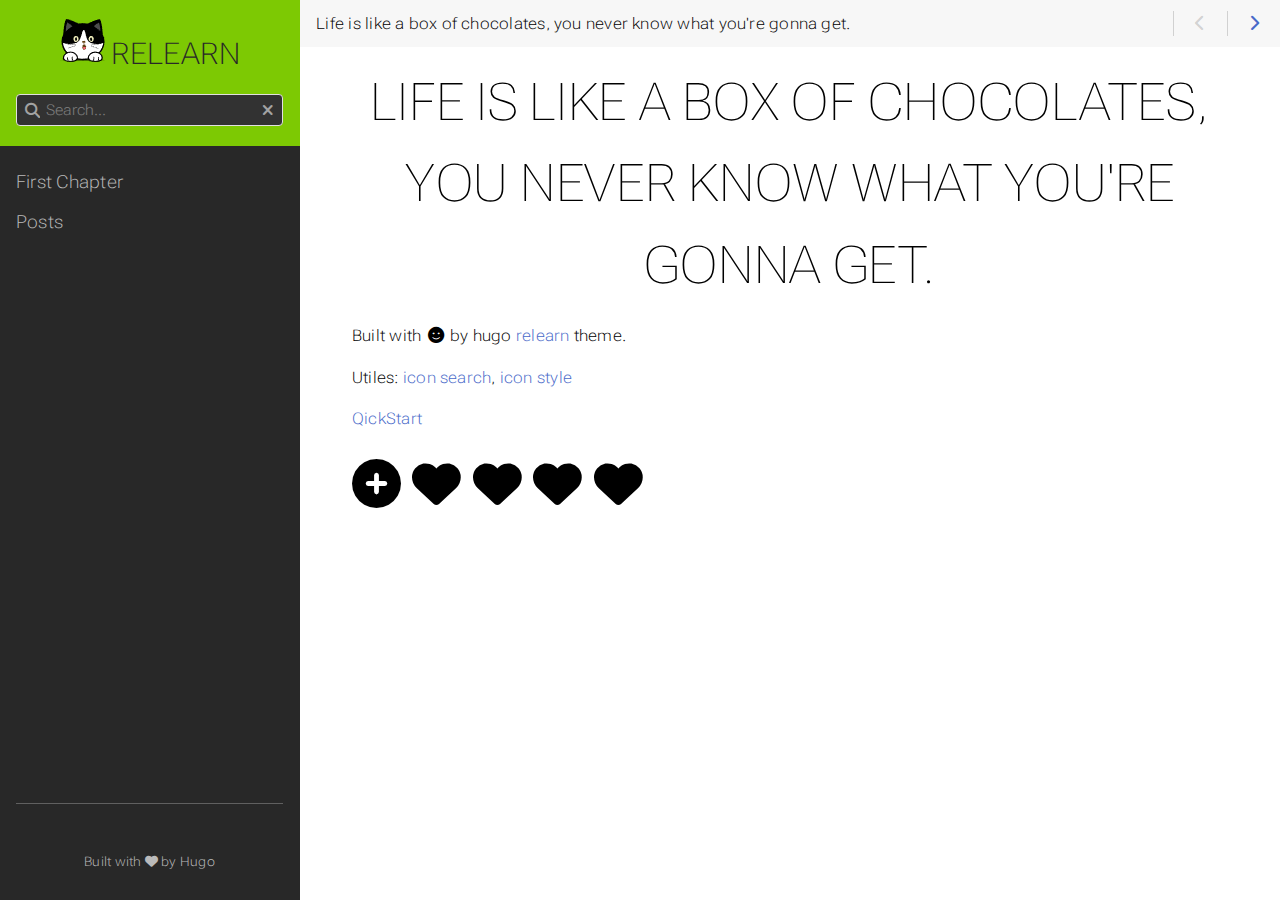
==== commit 9abe9255: "auto deploy yuexiarenjing/coco@d27834b546d517797b3ed7dc230228875bae7c09" ====
--- a/index.html
+++ b/index.html
@@ -1,44 +1,48 @@
 <!DOCTYPE html>
 <html lang="zh-cn" dir="ltr" itemscope itemtype="http://schema.org/Article" data-r-output-format="html">
-  <head><script src="/livereload.js?mindelay=10&amp;v=2&amp;port=1313&amp;path=livereload" data-no-instant defer></script>
+  <head>
     <meta charset="utf-8">
     <meta name="viewport" content="height=device-height, width=device-width, initial-scale=1.0, minimum-scale=1.0">
     <meta name="generator" content="Hugo 0.143.1">
     <meta name="generator" content="Relearn 7.3.2+5f9fee85c496d624b916f206a0e97bf0861fe268">
     <meta name="description" content="Built with by hugo relearn theme.
-Utiles: icon search, icon style">
+Utiles: icon search, icon style
+QickStart">
     <meta name="author" content="">
     <meta name="twitter:card" content="summary">
     <meta name="twitter:title" content="Life is like a box of chocolates, you never know what you&#39;re gonna get. :: relearn">
     <meta name="twitter:description" content="Built with by hugo relearn theme.
-Utiles: icon search, icon style">
-    <meta property="og:url" content="http://localhost:1313/index.html">
+Utiles: icon search, icon style
+QickStart">
+    <meta property="og:url" content="https://yuexiarenjing.github.io/index.html">
     <meta property="og:site_name" content="relearn">
     <meta property="og:title" content="Life is like a box of chocolates, you never know what you&#39;re gonna get. :: relearn">
     <meta property="og:description" content="Built with by hugo relearn theme.
-Utiles: icon search, icon style">
+Utiles: icon search, icon style
+QickStart">
     <meta property="og:locale" content="zh_cn">
     <meta property="og:type" content="website">
     <meta itemprop="name" content="Life is like a box of chocolates, you never know what you&#39;re gonna get. :: relearn">
     <meta itemprop="description" content="Built with by hugo relearn theme.
-Utiles: icon search, icon style">
-    <meta itemprop="datePublished" content="2025-02-09T12:34:04+08:00">
-    <meta itemprop="dateModified" content="2025-02-09T12:34:04+08:00">
-    <meta itemprop="wordCount" content="11">
+Utiles: icon search, icon style
+QickStart">
+    <meta itemprop="datePublished" content="2025-02-09T14:47:42+08:00">
+    <meta itemprop="dateModified" content="2025-02-09T14:47:42+08:00">
+    <meta itemprop="wordCount" content="12">
     <title>Life is like a box of chocolates, you never know what you&#39;re gonna get. :: relearn</title>
     <link href="/index.xml" rel="alternate" type="application/rss+xml" title="Life is like a box of chocolates, you never know what you&#39;re gonna get. :: relearn">
-    <link href="/images/favicon.svg?1739081313" rel="icon" type="image/svg+xml">
-    <link href="/css/fontawesome-all.min.css?1739081313" rel="stylesheet" media="print" onload="this.media='all';this.onload=null;"><noscript><link href="/css/fontawesome-all.min.css?1739081313" rel="stylesheet"></noscript>
-    <link href="/css/auto-complete.css?1739081313" rel="stylesheet" media="print" onload="this.media='all';this.onload=null;"><noscript><link href="/css/auto-complete.css?1739081313" rel="stylesheet"></noscript>
-    <link href="/css/perfect-scrollbar.min.css?1739081313" rel="stylesheet">
-    <link href="/css/theme.css?1739081313" rel="stylesheet">
-    <link href="/css/format-html.css?1739081313" rel="stylesheet" id="R-format-style">
+    <link href="/images/favicon.svg?1739084282" rel="icon" type="image/svg+xml">
+    <link href="/css/fontawesome-all.min.css?1739084282" rel="stylesheet" media="print" onload="this.media='all';this.onload=null;"><noscript><link href="/css/fontawesome-all.min.css?1739084282" rel="stylesheet"></noscript>
+    <link href="/css/auto-complete.css?1739084282" rel="stylesheet" media="print" onload="this.media='all';this.onload=null;"><noscript><link href="/css/auto-complete.css?1739084282" rel="stylesheet"></noscript>
+    <link href="/css/perfect-scrollbar.min.css?1739084282" rel="stylesheet">
+    <link href="/css/theme.min.css?1739084282" rel="stylesheet">
+    <link href="/css/format-html.min.css?1739084282" rel="stylesheet" id="R-format-style">
     <script>
       window.relearn = window.relearn || {};
       window.relearn.relBasePath='.';
       window.relearn.relBaseUri='.';
-      window.relearn.absBaseUri='http:\/\/localhost:1313';
-      window.relearn.min = ``;
+      window.relearn.absBaseUri='https:\/\/yuexiarenjing.github.io';
+      window.relearn.min = `.min`;
       window.relearn.disableAnchorCopy=false;
       window.relearn.disableAnchorScrolling=false;
       // variant stuff
@@ -127,6 +131,7 @@
 
 <p>Built with <i class="fa-fw fas fa-face-smile"></i> by hugo <a href="https://mcshelby.github.io/hugo-theme-relearn/" rel="external" target="_blank">relearn</a> theme.</p>
 <p>Utiles: <a href="https://fontawesome.com/v6/search" rel="external" target="_blank">icon search</a>, <a href="https://docs.fontawesome.com/web/style/styling" rel="external" target="_blank">icon style</a></p>
+<p><a href="https://letere-gzj.github.io/hugo-stack/p/hugo/custom-blog/" rel="external" target="_blank">QickStart</a></p>
 <div class="fa-3x">
   <i class="fa-solid fa-circle-plus fa-beat"></i>
   <i class="fa-solid fa-heart fa-beat"></i>
@@ -154,7 +159,7 @@
 
         </div>
         <script>
-          window.index_js_url="/searchindex.en.js?1739081313";
+          window.index_js_url="/searchindex.en.js?1739084282";
         </script>
         <search><form action="/search/index.html" method="get">
           <div class="searchbox default-animation">
@@ -167,12 +172,12 @@
         <script>
           var contentLangs=['zh'];
         </script>
-        <script src="/js/auto-complete.js?1739081313" defer></script>
-        <script src="/js/lunr/lunr.min.js?1739081313" defer></script>
-        <script src="/js/lunr/lunr.stemmer.support.min.js?1739081313" defer></script>
-        <script src="/js/lunr/lunr.multi.min.js?1739081313" defer></script>
-        <script src="/js/lunr/lunr.zh.min.js?1739081313" defer></script>
-        <script src="/js/search.js?1739081313" defer></script>
+        <script src="/js/auto-complete.js?1739084282" defer></script>
+        <script src="/js/lunr/lunr.min.js?1739084282" defer></script>
+        <script src="/js/lunr/lunr.stemmer.support.min.js?1739084282" defer></script>
+        <script src="/js/lunr/lunr.multi.min.js?1739084282" defer></script>
+        <script src="/js/lunr/lunr.zh.min.js?1739084282" defer></script>
+        <script src="/js/search.js?1739084282" defer></script>
       </div>
       <div id="R-homelinks" class="default-animation">
         <hr class="padding">
@@ -181,6 +186,7 @@
         <div id="R-shortcutmenu-home" class="R-sidebarmenu">
           <ul class="enlarge morespace collapsible-menu">
             <li class="" data-nav-id="/first-chapter/index.html"><a class="padding" href="/first-chapter/index.html">First Chapter</a><ul id="R-subsections-4144213242269b2539c77181fbd348b1" class="collapsible-menu"></ul></li>
+            <li class="" data-nav-id="/post/index.html"><a class="padding" href="/post/index.html">Posts</a><ul id="R-subsections-099fb08c186045e42d9cfe3179138df0" class="collapsible-menu"></ul></li>
           </ul>
         </div>
     
@@ -234,8 +240,8 @@
         </div>
       </div>
     </aside>
-    <script src="/js/clipboard.min.js?1739081313" defer></script>
-    <script src="/js/perfect-scrollbar.min.js?1739081313" defer></script>
-    <script src="/js/theme.js?1739081313" defer></script>
+    <script src="/js/clipboard.min.js?1739084282" defer></script>
+    <script src="/js/perfect-scrollbar.min.js?1739084282" defer></script>
+    <script src="/js/theme.js?1739084282" defer></script>
   </body>
 </html>
--- a/css/theme.min.css
+++ b/css/theme.min.css
@@ -0,0 +1,5 @@
+:root{--INTERNAL-PRIMARY-color:var(--PRIMARY-color, var(--MENU-HEADER-BG-color, rgba( 0, 0, 0, 0 )));--INTERNAL-SECONDARY-color:var(--SECONDARY-color, var(--MAIN-LINK-color, rgba( 72, 106, 201, 1 )));--INTERNAL-ACCENT-color:var(--ACCENT-color, rgba( 255, 255, 0, 1 ));--INTERNAL-MAIN-TOPBAR-BORDER-color:var(--MAIN-TOPBAR-BORDER-color, transparent);--INTERNAL-MAIN-LINK-color:var(--MAIN-LINK-color, var(--SECONDARY-color, rgba( 72, 106, 201, 1 )));--INTERNAL-MAIN-LINK-HOVER-color:var(--MAIN-LINK-HOVER-color, var(--INTERNAL-MAIN-LINK-color));--INTERNAL-MAIN-BG-color:var(--MAIN-BG-color, rgba( 255, 255, 255, 1 ));--INTERNAL-MAIN-BOLD-font-weight:var(--MAIN-BOLD-font-weight, 800);--INTERNAL-MAIN-TEXT-color:var(--MAIN-TEXT-color, rgba( 16, 16, 16, 1 ));--INTERNAL-MAIN-font:var(--MAIN-font, "Roboto Flex", "Helvetica", "Tahoma", "Geneva", "Arial", sans-serif);--INTERNAL-MAIN-font-variation-settings:var(--MAIN-font-variation-settings, "wdth" 118, "GRAD" -200, "YTFI" 710);--INTERNAL-MAIN-font-weight:var(--MAIN-font-weight, 300);--INTERNAL-MAIN-letter-spacing:var(--MAIN-letter-spacing, .014em);--INTERNAL-MAIN-TITLES-TEXT-color:var(--MAIN-TITLES-TEXT-color, var(--INTERNAL-MAIN-TEXT-color));--INTERNAL-MAIN-TITLES-font:var(--MAIN-TITLES-font, var(--MAIN-TITLES-TEXT-font, var(--INTERNAL-MAIN-font)));--INTERNAL-MAIN-TITLES-font-variation-settings:var(--MAIN-TITLES-font-variation-settings, "wdth" 118, "GRAD" 0, "YTFI" 710);--INTERNAL-MAIN-TITLES-font-weight:var(--MAIN-TITLES-font-weight, 500);--INTERNAL-MAIN-TITLES-letter-spacing:var(--MAIN-TITLES-letter-spacing, var(--INTERNAL-MAIN-letter-spacing));--INTERNAL-MAIN-TITLES-H1-TEXT-color:var(--MAIN-TITLES-H1-TEXT-color, var(--MAIN-TITLES-H1-color, var(--INTERNAL-MAIN-TEXT-color)));--INTERNAL-MAIN-TITLES-H1-font:var(--MAIN-TITLES-H1-font, var(--INTERNAL-MAIN-font));--INTERNAL-MAIN-TITLES-H1-font-variation-settings:var(--MAIN-TITLES-H1-font-variation-settings, "wdth" 118, "GRAD" -100, "YTFI" 710);--INTERNAL-MAIN-TITLES-H1-font-weight:var(--MAIN-TITLES-H1-font-weight, 200);--INTERNAL-MAIN-TITLES-H1-letter-spacing:var(--MAIN-TITLES-H1-letter-spacing, var(--INTERNAL-MAIN-letter-spacing));--INTERNAL-MAIN-TITLES-H2-TEXT-color:var(--MAIN-TITLES-H2-TEXT-color, var(--MAIN-TITLES-H2-color, var(--INTERNAL-MAIN-TITLES-TEXT-color)));--INTERNAL-MAIN-TITLES-H2-font:var(--MAIN-TITLES-H2-font, var(--INTERNAL-MAIN-TITLES-font));--INTERNAL-MAIN-TITLES-H2-font-variation-settings:var(--MAIN-TITLES-H2-font-variation-settings, var(--INTERNAL-MAIN-TITLES-font-variation-settings));--INTERNAL-MAIN-TITLES-H2-font-weight:var(--MAIN-TITLES-H2-font-weight, var(--INTERNAL-MAIN-TITLES-font-weight));--INTERNAL-MAIN-TITLES-H2-letter-spacing:var(--MAIN-TITLES-H2-letter-spacing, var(--INTERNAL-MAIN-TITLES-letter-spacing));--INTERNAL-MAIN-TITLES-H3-TEXT-color:var(--MAIN-TITLES-H3-TEXT-color, var(--MAIN-TITLES-H3-color, var(--INTERNAL-MAIN-TITLES-H2-TEXT-color)));--INTERNAL-MAIN-TITLES-H3-font:var(--MAIN-TITLES-H3-font, var(--INTERNAL-MAIN-TITLES-H2-font));--INTERNAL-MAIN-TITLES-H3-font-variation-settings:var(--MAIN-TITLES-H3-font-variation-settings, var(--INTERNAL-MAIN-TITLES-H2-font-variation-settings));--INTERNAL-MAIN-TITLES-H3-font-weight:var(--MAIN-TITLES-H3-font-weight, var(--INTERNAL-MAIN-TITLES-H2-font-weight));--INTERNAL-MAIN-TITLES-H3-letter-spacing:var(--MAIN-TITLES-H3-letter-spacing, var(--INTERNAL-MAIN-TITLES-H2-letter-spacing));--INTERNAL-MAIN-TITLES-H4-TEXT-color:var(--MAIN-TITLES-H4-TEXT-color, var(--MAIN-TITLES-H4-color, var(--INTERNAL-MAIN-TITLES-H3-TEXT-color)));--INTERNAL-MAIN-TITLES-H4-font:var(--MAIN-TITLES-H4-font, var(--INTERNAL-MAIN-TITLES-H3-font));--INTERNAL-MAIN-TITLES-H4-font-variation-settings:var(--MAIN-TITLES-H4-font-variation-settings, "wdth" 118, "GRAD" -150, "YTFI" 710);--INTERNAL-MAIN-TITLES-H4-font-weight:var(--MAIN-TITLES-H4-font-weight, 300);--INTERNAL-MAIN-TITLES-H4-letter-spacing:var(--MAIN-TITLES-H4-letter-spacing, var(--INTERNAL-MAIN-TITLES-H3-letter-spacing));--INTERNAL-MAIN-TITLES-H5-TEXT-color:var(--MAIN-TITLES-H5-TEXT-color, var(--MAIN-TITLES-H5-color, var(--INTERNAL-MAIN-TITLES-H4-TEXT-color)));--INTERNAL-MAIN-TITLES-H5-font:var(--MAIN-TITLES-H5-font, var(--INTERNAL-MAIN-TITLES-H4-font));--INTERNAL-MAIN-TITLES-H5-font-variation-settings:var(--MAIN-TITLES-H5-font-variation-settings, var(--INTERNAL-MAIN-TITLES-H4-font-variation-settings));--INTERNAL-MAIN-TITLES-H5-font-weight:var(--MAIN-TITLES-H5-font-weight, var(--INTERNAL-MAIN-TITLES-H4-font-weight));--INTERNAL-MAIN-TITLES-H5-letter-spacing:var(--MAIN-TITLES-H5-letter-spacing, var(--INTERNAL-MAIN-TITLES-H4-letter-spacing));--INTERNAL-MAIN-TITLES-H6-TEXT-color:var(--MAIN-TITLES-H6-TEXT-color, var(--MAIN-TITLES-H6-color, var(--INTERNAL-MAIN-TITLES-H5-TEXT-color)));--INTERNAL-MAIN-TITLES-H6-font:var(--MAIN-TITLES-H6-font, var(--INTERNAL-MAIN-TITLES-H5-font));--INTERNAL-MAIN-TITLES-H6-font-variation-settings:var(--MAIN-TITLES-H6-font-variation-settings, var(--INTERNAL-MAIN-TITLES-H5-font-variation-settings));--INTERNAL-MAIN-TITLES-H6-font-weight:var(--MAIN-TITLES-H6-font-weight, var(--INTERNAL-MAIN-TITLES-H5-font-weight));--INTERNAL-MAIN-TITLES-H6-letter-spacing:var(--MAIN-TITLES-H6-letter-spacing, var(--INTERNAL-MAIN-TITLES-H5-letter-spacing));--INTERNAL-CODE-font:var(--CODE-font, "Consolas", menlo, monospace);--INTERNAL-CODE-font-variation-settings:var(--CODE-font-variation-settings, normal);--INTERNAL-CODE-font-weight:var(--CODE-font-weight, 300);--INTERNAL-CODE-letter-spacing:var(--CODE-letter-spacing, normal);--INTERNAL-CODE-theme:var(--CODE-theme, relearn-light);--INTERNAL-CODE-BLOCK-color:var(--CODE-BLOCK-color, var(--MAIN-CODE-color, rgba( 39, 40, 34, 1 )));--INTERNAL-CODE-BLOCK-BG-color:var(--CODE-BLOCK-BG-color, var(--MAIN-CODE-BG-color, rgba( 250, 250, 250, 1 )));--INTERNAL-CODE-BLOCK-BORDER-color:var(--CODE-BLOCK-BORDER-color, var(--MAIN-CODE-BG-color, var(--INTERNAL-CODE-BLOCK-BG-color)));--INTERNAL-CODE-INLINE-color:var(--CODE-INLINE-color, rgba( 94, 94, 94, 1 ));--INTERNAL-CODE-INLINE-BG-color:var(--CODE-INLINE-BG-color, rgba( 255, 250, 233, 1 ));--INTERNAL-CODE-INLINE-BORDER-color:var(--CODE-INLINE-BORDER-color, rgba( 251, 240, 203, 1 ));--INTERNAL-BROWSER-theme:var(--BROWSER-theme, light);--INTERNAL-MERMAID-theme:var(--CONFIG-MERMAID-theme, var(--MERMAID-theme, var(--INTERNAL-PRINT-MERMAID-theme)));--INTERNAL-OPENAPI-theme:var(--CONFIG-OPENAPI-theme, var(--OPENAPI-theme, var(--SWAGGER-theme, var(--INTERNAL-PRINT-OPENAPI-theme))));--INTERNAL-OPENAPI-CODE-theme:var(--CONFIG-OPENAPI-CODE-theme, var(--OPENAPI-CODE-theme, --INTERNAL-PRINT-OPENAPI-CODE-theme));--INTERNAL-TAG-BG-color:var(--TAG-BG-color, var(--INTERNAL-PRIMARY-color));--INTERNAL-MENU-BORDER-color:var(--MENU-BORDER-color, transparent);--INTERNAL-MENU-TOPBAR-BORDER-color:var(--MENU-TOPBAR-BORDER-color, var(--INTERNAL-MENU-HEADER-BG-color));--INTERNAL-MENU-TOPBAR-SEPARATOR-color:var(--MENU-TOPBAR-SEPARATOR-color, transparent);--INTERNAL-MENU-HEADER-BG-color:var(--MENU-HEADER-BG-color, var(--PRIMARY-color, rgba( 0, 0, 0, 0 )));--INTERNAL-MENU-HEADER-BORDER-color:var(--MENU-HEADER-BORDER-color, var(--INTERNAL-MENU-HEADER-BG-color));--INTERNAL-MENU-HEADER-SEPARATOR-color:var(--MENU-HEADER-SEPARATOR-color, var(--INTERNAL-MENU-HEADER-BORDER-color));--INTERNAL-MENU-HOME-LINK-color:var(--MENU-HOME-LINK-color, rgba( 50, 50, 50, 1 ));--INTERNAL-MENU-HOME-LINK-HOVER-color:var(--MENU-HOME-LINK-HOVER-color, var(--MENU-HOME-LINK-HOVERED-color, rgba( 128, 128, 128, 1 )));--INTERNAL-MENU-SEARCH-color:var(--MENU-SEARCH-color, var(--MENU-SEARCH-BOX-ICONS-color, rgba( 224, 224, 224, 1 )));--INTERNAL-MENU-SEARCH-BG-color:var(--MENU-SEARCH-BG-color, rgba( 50, 50, 50, 1 ));--INTERNAL-MENU-SEARCH-BORDER-color:var(--MENU-SEARCH-BORDER-color, var(--MENU-SEARCH-BOX-color, var(--INTERNAL-MENU-SEARCH-BG-color)));--INTERNAL-MENU-SECTIONS-ACTIVE-BG-color:var(--MENU-SECTIONS-ACTIVE-BG-color, rgba( 0, 0, 0, .166 ));--INTERNAL-MENU-SECTIONS-BG-color:var(--MENU-SECTIONS-BG-color, rgba( 40, 40, 40, 1 ));--INTERNAL-MENU-SECTIONS-LINK-color:var(--MENU-SECTIONS-LINK-color, rgba( 186, 186, 186, 1 ));--INTERNAL-MENU-SECTIONS-LINK-HOVER-color:var(--MENU-SECTIONS-LINK-HOVER-color, var(--INTERNAL-MENU-SECTIONS-LINK-color));--INTERNAL-MENU-SECTION-ACTIVE-CATEGORY-color:var(--MENU-SECTION-ACTIVE-CATEGORY-color, rgba( 68, 68, 68, 1 ));--INTERNAL-MENU-SECTION-ACTIVE-CATEGORY-BG-color:var(--MENU-SECTION-ACTIVE-CATEGORY-BG-color, var(--INTERNAL-MAIN-BG-color));--INTERNAL-MENU-SECTION-ACTIVE-CATEGORY-BORDER-color:var(--MENU-SECTION-ACTIVE-CATEGORY-BORDER-color, transparent);--INTERNAL-MENU-VISITED-color:var(--MENU-VISITED-color, var(--INTERNAL-SECONDARY-color));--INTERNAL-MENU-SECTION-SEPARATOR-color:var(--MENU-SECTION-SEPARATOR-color, var(--MENU-SECTION-HR-color, rgba( 96, 96, 96, 1 )));--INTERNAL-BOX-CAPTION-color:var(--BOX-CAPTION-color, rgba( 255, 255, 255, 1 ));--INTERNAL-BOX-BG-color:var(--BOX-BG-color, rgba( 255, 255, 255, .833 ));--INTERNAL-BOX-TEXT-color:var(--BOX-TEXT-color, var(--INTERNAL-MAIN-TEXT-color));--INTERNAL-BOX-BLUE-color:var(--BOX-BLUE-color, rgba( 48, 117, 229, 1 ));--INTERNAL-BOX-CYAN-color:var(--BOX-CYAN-color, rgba( 45, 190, 200, 1 ));--INTERNAL-BOX-GREEN-color:var(--BOX-GREEN-color, rgba( 42, 178, 24, 1 ));--INTERNAL-BOX-GREY-color:var(--BOX-GREY-color, rgba( 160, 160, 160, 1 ));--INTERNAL-BOX-MAGENTA-color:var(--BOX-MAGENTA-color, rgba( 229, 50, 210, 1 ));--INTERNAL-BOX-ORANGE-color:var(--BOX-ORANGE-color, rgba( 237, 153, 9, 1 ));--INTERNAL-BOX-RED-color:var(--BOX-RED-color, rgba( 224, 62, 62, 1 ));--INTERNAL-BOX-CAUTION-color:var(--BOX-CAUTION-color, var(--INTERNAL-BOX-MAGENTA-color));--INTERNAL-BOX-INFO-color:var(--BOX-INFO-color, var(--INTERNAL-BOX-BLUE-color));--INTERNAL-BOX-IMPORTANT-color:var(--BOX-IMPORTANT-color, var(--INTERNAL-BOX-CYAN-color));--INTERNAL-BOX-NEUTRAL-color:var(--BOX-NEUTRAL-color, var(--INTERNAL-BOX-GREY-color));--INTERNAL-BOX-NOTE-color:var(--BOX-NOTE-color, var(--INTERNAL-BOX-ORANGE-color));--INTERNAL-BOX-TIP-color:var(--BOX-TIP-color, var(--INTERNAL-BOX-GREEN-color));--INTERNAL-BOX-WARNING-color:var(--BOX-WARNING-color, var(--INTERNAL-BOX-RED-color));--INTERNAL-BOX-BLUE-TEXT-color:var(--BOX-BLUE-TEXT-color, var(--INTERNAL-BOX-TEXT-color));--INTERNAL-BOX-CYAN-TEXT-color:var(--BOX-CYAN-TEXT-color, var(--INTERNAL-BOX-TEXT-color));--INTERNAL-BOX-GREEN-TEXT-color:var(--BOX-GREEN-TEXT-color, var(--INTERNAL-BOX-TEXT-color));--INTERNAL-BOX-GREY-TEXT-color:var(--BOX-GREY-TEXT-color, var(--INTERNAL-BOX-TEXT-color));--INTERNAL-BOX-MAGENTA-TEXT-color:var(--BOX-MAGENTA-TEXT-color, var(--INTERNAL-BOX-TEXT-color));--INTERNAL-BOX-ORANGE-TEXT-color:var(--BOX-ORANGE-TEXT-color, var(--INTERNAL-BOX-TEXT-color));--INTERNAL-BOX-RED-TEXT-color:var(--BOX-RED-TEXT-color, var(--INTERNAL-BOX-TEXT-color));--INTERNAL-BOX-CAUTION-TEXT-color:var(--BOX-CAUTION-TEXT-color, var(--INTERNAL-BOX-MAGENTA-TEXT-color));--INTERNAL-BOX-INFO-TEXT-color:var(--BOX-INFO-TEXT-color, var(--INTERNAL-BOX-BLUE-TEXT-color));--INTERNAL-BOX-IMPORTANT-TEXT-color:var(--BOX-IMPORTANT-TEXT-color, var(--INTERNAL-BOX-CYAN-TEXT-color));--INTERNAL-BOX-NEUTRAL-TEXT-color:var(--BOX-NEUTRAL-TEXT-color, var(--INTERNAL-BOX-GREY-TEXT-color));--INTERNAL-BOX-NOTE-TEXT-color:var(--BOX-NOTE-TEXT-color, var(--INTERNAL-BOX-ORANGE-TEXT-color));--INTERNAL-BOX-TIP-TEXT-color:var(--BOX-TIP-TEXT-color, var(--INTERNAL-BOX-GREEN-TEXT-color));--INTERNAL-BOX-WARNING-TEXT-color:var(--BOX-WARNING-TEXT-color, var(--INTERNAL-BOX-RED-TEXT-color));--INTERNAL-PRINT-MAIN-BG-color:var(--PRINT-MAIN-BG-color, rgba( 255, 255, 255, 1 ));--INTERNAL-PRINT-CODE-font:var(--PRINT-CODE-font, "Consolas", menlo, monospace);--INTERNAL-PRINT-TAG-BG-color:var(--PRINT-TAG-BG-color, rgba( 125, 201, 3, 1 ));--INTERNAL-PRINT-MAIN-font:var(--PRINT-MAIN-font, "Roboto Flex", "Helvetica", "Tahoma", "Geneva", "Arial", sans-serif);--INTERNAL-PRINT-MAIN-TEXT-color:var(--PRINT-MAIN-TEXT-color, rgba( 16, 16, 16, 1 ));--INTERNAL-PRINT-MERMAID-theme:var(--PRINT-MERMAID-theme, default);--INTERNAL-PRINT-OPENAPI-theme:var(--PRINT-OPENAPI-theme, var(--PRINT-SWAGGER-theme, light));--INTERNAL-PRINT-OPENAPI-CODE-theme:var(--PRINT-OPENAPI-CODE-theme, idea);--INTERNAL-MENU-WIDTH-S:var(--MENU-WIDTH-S, 14.375rem);--INTERNAL-MENU-WIDTH-M:var(--MENU-WIDTH-M, 14.375rem);--INTERNAL-MENU-WIDTH-L:var(--MENU-WIDTH-L, 18.75rem);--INTERNAL-MAIN-WIDTH-MAX:var(--MAIN-WIDTH-MAX, 81.25rem)}*,*::before,*::after{-webkit-box-sizing:border-box;-moz-box-sizing:border-box;box-sizing:border-box}@-webkit-viewport{width: device-width;
+}@-moz-viewport{width: device-width;
+}@-o-viewport{width: device-width;
+}@viewport{width: device-width;
+}html{font-size:16px;-webkit-text-size-adjust:100%;text-size-adjust:100%}body{margin:0}article,aside,details,figcaption,figure,footer,header,hgroup,main,nav,section,summary{display:block}audio,canvas,progress,video{display:inline-block;vertical-align:baseline}audio:not([controls]){display:none;height:0}[hidden],template{display:none}a{background:0 0;text-decoration:none}abbr[title]{border-bottom:1px dotted}dfn{font-style:italic}sub,sup{font-size:.8rem;line-height:0;position:relative;vertical-align:baseline}sup{top:-.5em}sub{bottom:-.25em}iframe{border:0}img{border:0;max-width:100%}svg:not(:root){overflow:hidden}figure{margin:1rem 2.5rem}hr{height:0}pre:not(.mermaid){overflow:auto}button,input,optgroup,select,textarea{color:inherit;font:inherit;margin:0}button{overflow:visible;padding:0}button,select{text-transform:none}button,html input[type=button],input[type=reset],input[type=submit]{-webkit-appearance:button;cursor:pointer}button[disabled],html input[disabled]{cursor:default}button::-moz-focus-inner,input::-moz-focus-inner{border:0;padding:0}input{line-height:normal}input[type=checkbox],input[type=radio]{padding:0}input[type=number]::-webkit-inner-spin-button,input[type=number]::-webkit-outer-spin-button{height:auto}input[type=search]{-webkit-appearance:textfield}input[type=search]::-webkit-search-cancel-button,input[type=search]::-webkit-search-decoration{-webkit-appearance:none}legend{border:0;padding:0}textarea{overflow:auto}optgroup{font-weight:700}table{border-collapse:collapse;border-spacing:0;table-layout:fixed;width:100%}tr,td,th{vertical-align:middle}th,td{padding:.425rem 0}th{text-align:start}p{margin:1rem 0}ul,ol{margin-top:1rem;margin-bottom:1rem}ul ul,ul ol,ol ul,ol ol{margin-top:0;margin-bottom:0}blockquote{margin:1.5rem 0;padding-inline-start:.85rem}cite{display:block;font-size:.925rem}cite:before{content:'\2014 \0020'}pre:not(.mermaid){margin:1.5rem 0;padding:.938rem}code{vertical-align:bottom}small{font-size:.925rem}hr{border-left:none;border-right:none;border-top:none;margin:1.5rem 0}fieldset{border:0;padding:.938rem;margin:0 0 1rem}input,label,select{display:block}label{margin-bottom:.425rem}label.required:after{content:'*'}label abbr{display:none}textarea,input[type=email],input[type=number],input[type=password],input[type=search],input[type=tel],input[type=text],input[type=url],input[type=color],input[type=date],input[type=datetime],input[type=datetime-local],input[type=month],input[type=time],input[type=week],select[multiple=multiple]{-webkit-transition:border-color;-moz-transition:border-color;transition:border-color;border-radius:.1875rem;margin-bottom:.85rem;padding:.425rem;width:100%}textarea:focus,input[type=email]:focus,input[type=number]:focus,input[type=password]:focus,input[type=search]:focus,input[type=tel]:focus,input[type=text]:focus,input[type=url]:focus,input[type=color]:focus,input[type=date]:focus,input[type=datetime]:focus,input[type=datetime-local]:focus,input[type=month]:focus,input[type=time]:focus,input[type=week]:focus,select[multiple=multiple]:focus{outline:none}textarea{resize:vertical}input[type=checkbox],input[type=radio]{display:inline;margin-inline-end:.425rem}input[type=file]{width:100%}select{width:auto;max-width:100%;margin-bottom:1rem}button,input[type=submit]{cursor:pointer;-webkit-user-select:none;user-select:none;white-space:nowrap;border:inherit}:root{--dpr:1;--bpx:1;--bpx1:1}@media(min-resolution:105dpi){:root{--dpr:1.1;--bpx:1.1;--bpx1:calc(1 / 1.1)}}@media(min-resolution:115dpi){:root{--dpr:1.2;--bpx:1.2;--bpx1:calc(1 / 1.2)}}@media(min-resolution:120dpi){:root{--dpr:1.25;--bpx:1.25;--bpx1:calc(1 / 1.25)}}@media(min-resolution:128dpi){:root{--dpr:1.333;--bpx:1.333;--bpx1:calc(1 / 1.333)}}@media(min-resolution:144dpi){:root{--dpr:1.5;--bpx:1.5;--bpx1:calc(1 / 1.5)}}@media(min-resolution:160dpi){:root{--dpr:1.666;--bpx:1.666;--bpx1:calc(1 / 1.666)}}@media(min-resolution:168dpi){:root{--dpr:1.75;--bpx:1.75;--bpx1:calc(1 / 1.75)}}@media(min-resolution:192dpi){:root{--dpr:2;--bpx:1;--bpx1:1}}@media(min-resolution:240dpi){:root{--dpr:2.5;--bpx:1.25;--bpx1:calc(1 / 1.25)}}@media(min-resolution:288dpi){:root{--dpr:3;--bpx:1;--bpx1:1}}@media(min-resolution:384dpi){:root{--dpr:4;--bpx:1;--bpx1:1}}@media(min-resolution:480dpi){:root{--dpr:5;--bpx:1.25;--bpx1:calc(1 / 1.25)}}@media(min-resolution:576dpi){:root{--dpr:6;--bpx:1.5;--bpx1:calc(1 / 1.5)}}@media(min-resolution:768dpi){:root{--dpr:8;--bpx:1;--bpx1:1}}html{color-scheme:only var(--INTERNAL-BROWSER-theme);height:100%;width:100%}body{background-color:var(--INTERNAL-MAIN-BG-color);color:var(--INTERNAL-MAIN-TEXT-color);display:flex;flex-direction:row-reverse;font-size:1.015625rem;font-variation-settings:var(--INTERNAL-MAIN-font-variation-settings);font-weight:var(--INTERNAL-MAIN-font-weight);font-family:var(--INTERNAL-MAIN-font);height:100%;justify-content:flex-end;letter-spacing:var(--INTERNAL-MAIN-letter-spacing);line-height:1.574;width:100%}b,strong,label,th,blockquote cite{font-weight:var(--INTERNAL-MAIN-BOLD-font-weight)}ul{list-style:disc}dt{font-style:italic}dd{display:list-item;list-style:circle}a,.topbar-button button{color:var(--INTERNAL-MAIN-LINK-color)}a:hover,a:active,a:focus,.topbar-button button:hover,.topbar-button button:active,.topbar-button button:focus{color:var(--INTERNAL-MAIN-LINK-HOVER-color)}.default-animation{transition:all .35s ease}#R-sidebar{background:var(--INTERNAL-MENU-SECTIONS-BG-color);display:flex;flex-basis:auto;flex-direction:column;flex-grow:0;flex-shrink:0;font-size:.953125rem;height:100%;inset-inline-start:0;line-height:1.574;min-height:100%;position:fixed;min-width:var(--INTERNAL-MENU-WIDTH-L);max-width:var(--INTERNAL-MENU-WIDTH-L);width:var(--INTERNAL-MENU-WIDTH-L)}#R-sidebar a{text-decoration:none}#R-header-wrapper{background-color:var(--INTERNAL-MENU-HEADER-BG-color);color:var(--INTERNAL-MENU-SEARCH-color);text-align:center;padding:1rem;position:relative}#R-header{border-block-end:1px solid transparent;position:relative;z-index:1}#R-header a{display:inline-block}.searchbox{background-color:var(--INTERNAL-MENU-SEARCH-BG-color);border-color:var(--INTERNAL-MENU-SEARCH-BORDER-color);border-radius:4px;border-style:solid;border-width:1px;position:relative;margin-top:1rem}.searchbox>:first-child{inset-inline-start:.5rem;position:absolute}.searchbox>button{-webkit-appearance:none;appearance:none;background-color:transparent;border:0;margin:0;padding:0;top:.25rem}.searchbox>i{top:.45rem}.searchbox>:last-child{inset-inline-end:.5rem;position:absolute}#R-sidebar .searchbox>:first-child,#R-sidebar .searchbox>:last-child{color:var(--INTERNAL-MENU-SEARCH-color);opacity:.65}#R-sidebar .searchbox button:hover{opacity:1}.searchbox input{display:inline-block;width:100%;height:1.875rem;background:0 0;border:0;padding-bottom:0;padding-inline-end:1.6rem;padding-inline-start:1.8rem;padding-top:0;margin:0}.searchbox input::-webkit-input-placeholder{color:var(--INTERNAL-MENU-SEARCH-color)}.searchbox input::placeholder{color:var(--INTERNAL-MENU-SEARCH-color);opacity:.45}#R-content-wrapper{--ps-rail-hover-color:rgba(176, 176, 176, 0.25);display:flex;flex-direction:column;flex:1;overflow:hidden;position:relative;z-index:100}#R-sidebar .padding{padding:0 1rem}.footerFooter{font-size:.8125rem;padding-top:2rem;padding-bottom:.75rem;text-align:center}.footerFooter>*{margin:0 auto}#R-footer{color:var(--INTERNAL-MENU-SECTIONS-LINK-color)}#R-footer>hr:first-child{margin-top:0}#R-footer>hr:nth-child(n){margin-left:0;margin-right:0}#R-sidebar .R-sidebarmenu>ul{margin-top:1rem}#R-sidebar .R-sidebarmenu>.nav-title~ul{margin-top:.8rem}#R-sidebar ul{list-style:none;padding:0;margin:0}#R-sidebar ul li{padding:0}#R-sidebar ul li.visited+span{margin-inline-end:1rem}#R-sidebar ul li .read-icon{display:none;font-size:.8125rem;inset-inline-end:1rem;margin:.25rem 0 0;min-width:1rem;position:absolute}#R-sidebar ul li>a .read-icon{color:var(--INTERNAL-MENU-VISITED-color)}#R-sidebar ul li.visited>a .read-icon{display:inline}#R-sidebar .nav-title{color:var(--INTERNAL-MENU-SECTIONS-LINK-color);font-size:2rem;font-variation-settings:var(--INTERNAL-MAIN-TITLES-H1-font-variation-settings);font-weight:var(--INTERNAL-MAIN-TITLES-H1-font-weight);font-family:var(--INTERNAL-MAIN-TITLES-H1-font);letter-spacing:var(--INTERNAL-MAIN-TITLES-H1-letter-spacing);line-height:110%;margin:1.2rem 0 .8rem;padding-inline-start:1rem;text-rendering:optimizeLegibility;text-transform:uppercase}#R-sidebar .footermargin{flex-grow:1}#R-content-wrapper hr{border-color:var(--INTERNAL-MENU-SECTION-SEPARATOR-color);border-bottom-style:solid;border-bottom-width:1px;margin:1.5rem 1rem 1rem}article .R-taxonomy.tags{--VARIABLE-TAGS-color:var(--INTERNAL-MAIN-BG-color);--VARIABLE-TAGS-BG-color:var(--VARIABLE-BOX-color);margin-left:1rem;margin-top:1rem}article .R-taxonomy.tags ul>li~li:before{content:' '}article .R-taxonomy.tags a.term-link{background-color:var(--VARIABLE-TAGS-BG-color);border-bottom-right-radius:3px;border-top-right-radius:3px;box-shadow:0 1px 2px rgba(0,0,0,.2);color:var(--VARIABLE-TAGS-color);display:inline-block;font-size:.8em;font-weight:var(--INTERNAL-MAIN-TITLES-font-weight);line-height:2em;margin:0 0 8px -1px;margin-inline-end:16px;padding:0 10px 0 12px;position:relative}article .R-taxonomy.tags a.term-link:before{border-color:transparent;border-right-color:var(--VARIABLE-TAGS-BG-color);border-style:solid;border-width:1em 1em 1em 0;content:'';left:-1em;height:0;position:absolute;top:0;width:0}article .R-taxonomy.tags a.term-link:after{background-color:var(--VARIABLE-TAGS-color);border-radius:100%;content:'';left:1px;height:5px;position:absolute;top:10px;width:5px}article .R-taxonomy.tags a.term-link:hover:after{width:5px}#R-body{display:flex;flex-basis:100%;flex-direction:column;flex-grow:1;flex-shrink:0;height:100%;margin-inline-start:var(--INTERNAL-MENU-WIDTH-L);min-height:100%;overflow-wrap:break-word;position:relative;min-width:calc(100% - var(--INTERNAL-MENU-WIDTH-L));max-width:calc(100% - var(--INTERNAL-MENU-WIDTH-L));width:calc(100% - var(--INTERNAL-MENU-WIDTH-L));z-index:70}#R-body img,#R-body figure>figcaption>h4,#R-body figure>figcaption>p,#R-body .video-container{display:block;margin-left:auto;margin-right:auto;padding:0;text-align:center}#R-body img:not(.lightbox-image).left{margin-left:0}#R-body img:not(.lightbox-image).right{margin-right:0}#R-body img:not(.lightbox-image).border,#R-body .video-container.border{background-clip:padding-box;border:1px solid rgba(134,134,134,.333)}#R-body img:not(.lightbox-image).shadow,#R-body .video-container.shadow{box-shadow:0 10px 30px rgba(176,176,176,.666)}#R-body img:not(.lightbox-image).inline{display:inline;margin:0;vertical-align:bottom}#R-body figure>figcaption{margin:0}#R-body figure>figcaption>h4{font-size:1rem;font-weight:500;margin:0}#R-body figure>figcaption>p{font-size:.85rem;font-weight:300;margin-top:.15rem}#R-body figure>figcaption>h4+p{margin-top:0}#R-body-inner{display:flex;flex:auto;flex-direction:column;overflow-y:auto;padding:0 3.25rem 4rem;position:relative}@media screen and (max-width:59.999rem){#R-body-inner{padding:0 2rem 1rem}}@media screen and (max-width:47.999rem){#R-body-inner{padding:0 1.25rem .375rem}}#R-topbar a:hover:empty,#R-topbar a:active:empty,#R-topbar a:focus:empty,#R-topbar a:hover :not(i),#R-topbar a:active :not(i),#R-topbar a:focus :not(i),#R-topbar button:hover :not(i),#R-topbar button:active :not(i),#R-topbar button:focus :not(i),#R-topbar .title:hover,#R-topbar .title:active,#R-topbar .title:focus,.topbar-content a:hover,.topbar-content a:active,.topbar-content a:focus,article a:hover,article a:active,article a:focus,article a:hover .copy-to-clipboard,article a:active .copy-to-clipboard,article a:focus .copy-to-clipboard{text-decoration:underline}.topbar-content a:hover,.topbar-content a:active,.topbar-content a:focus,article a:hover,article a:active,article a:focus,article a:hover .copy-to-clipboard,article a:active .copy-to-clipboard,article a:focus .copy-to-clipboard,article a.lightbox-back:hover>img:only-child:empty,article a.lightbox-back:active>img:only-child:empty,article a.lightbox-back:focus>img:only-child:empty article .btn>button:hover,article .btn>button:active,article .btn>button:focus{outline:none}article a:hover>img:only-child:empty,article a:active>img:only-child:empty,article a:focus>img:only-child:empty{outline:.15rem solid var(--INTERNAL-MAIN-LINK-HOVER-color)}#R-body-inner:focus-visible{outline:none}#R-body h1+hr{margin-bottom:2rem;margin-top:-1rem}#R-body .flex-block-wrapper{margin-left:auto;margin-right:auto;max-width:calc(var(--INTERNAL-MAIN-WIDTH-MAX) - var(--INTERNAL-MENU-WIDTH-L) - 2 * 3.25rem);width:100%}#R-body .flex-block-wrapper:has(article.narrow){max-width:calc(var(--INTERNAL-MAIN-WIDTH-MAX) - var(--INTERNAL-MENU-WIDTH-L) - 2 * 9.75rem)}.main-width-max #R-body .flex-block-wrapper{width:calc(var(--INTERNAL-MAIN-WIDTH-MAX) - var(--INTERNAL-MENU-WIDTH-L) - 2 * 3.25rem)}.main-width-max #R-body .flex-block-wrapper:has(article.narrow){width:calc(var(--INTERNAL-MAIN-WIDTH-MAX) - var(--INTERNAL-MENU-WIDTH-L) - 2 * 9.75rem)}#R-body-inner:has(>.flex-block-wrapper article.narrow){padding:0 9.75rem 2rem}@media screen and (max-width:59.999rem){#R-body-inner:has(>.flex-block-wrapper article.narrow){padding:0 6.5rem 1rem}}@media screen and (max-width:47.999rem){#R-body-inner:has(>.flex-block-wrapper article.narrow){padding:0 3.25rem .375rem}}#R-body-inner>.flex-block-wrapper article.narrow p{font-size:1.2rem;text-align:justify}mark{background:0 0;background-image:linear-gradient(to right,color-mix(in srgb,var(--INTERNAL-ACCENT-color) 20%,transparent),color-mix(in srgb,var(--INTERNAL-ACCENT-color) 90%,transparent) 4%,color-mix(in srgb,var(--INTERNAL-ACCENT-color) 40%,transparent));border-radius:.8em .3rem;-webkit-box-decoration-break:clone;box-decoration-break:clone;color:#000;-webkit-print-color-adjust:exact;color-adjust:exact;margin:0 -.4rem;padding:.1em .4rem}kbd{background-color:rgba(134,134,134,.166);border-color:rgba(134,134,134,.5);border-radius:.25rem;border-style:solid;border-width:1px;box-shadow:0 .0625rem 0 .0625rem rgba(134,134,134,.5);color:var(--INTERNAL-TEXT-color);-webkit-print-color-adjust:exact;color-adjust:exact;line-height:1;min-width:.75rem;padding:.125rem .3125rem;position:relative;text-align:center;top:-.125rem}h1{color:var(--INTERNAL-MAIN-TITLES-H1-TEXT-color);font-size:3.25rem;font-variation-settings:var(--INTERNAL-MAIN-TITLES-H1-font-variation-settings);font-weight:var(--INTERNAL-MAIN-TITLES-H1-font-weight);font-family:var(--INTERNAL-MAIN-TITLES-H1-font);letter-spacing:var(--INTERNAL-MAIN-TITLES-H1-letter-spacing);margin:.85rem 0 1rem;overflow-wrap:break-word;overflow-x:hidden;text-align:center;text-rendering:optimizeLegibility;text-transform:uppercase}#R-body-inner>.flex-block-wrapper article.narrow h1{border-bottom:4px solid rgba(134,134,134,.125);font-size:3.5rem}@media only screen and (min-width:48rem) and (max-width:59.999rem){#R-body-inner>.flex-block-wrapper article.narrow h1{font-size:2.8rem}}@media only screen and (max-width:47.999rem){#R-body-inner>.flex-block-wrapper article.narrow h1{font-size:2.5rem}}.article-subheading{color:var(--INTERNAL-MAIN-TITLES-H1-TEXT-color);font-size:1.8rem;font-variation-settings:var(--INTERNAL-MAIN-TITLES-H1-font-variation-settings);font-weight:var(--INTERNAL-MAIN-TITLES-H1-font-weight);font-family:var(--INTERNAL-MAIN-TITLES-H1-font);letter-spacing:var(--INTERNAL-MAIN-TITLES-H1-letter-spacing);text-align:center}#R-body-inner>.flex-block-wrapper article>.article-subheading{margin-top:0}#R-body-inner>.flex-block-wrapper article.narrow>.article-subheading{margin-top:2rem}@media screen and (max-width:59.999rem){#R-body-inner>.flex-block-wrapper article.narrow>.article-subheading{margin-top:1rem}}@media screen and (max-width:47.999rem){#R-body-inner>.flex-block-wrapper article.narrow>.article-subheading{margin-top:.375rem}}h2{color:var(--INTERNAL-MAIN-TITLES-H2-TEXT-color);font-size:2.2rem;font-variation-settings:var(--INTERNAL-MAIN-TITLES-H2-font-variation-settings);font-weight:var(--INTERNAL-MAIN-TITLES-H2-font-weight);font-family:var(--INTERNAL-MAIN-TITLES-H2-font);letter-spacing:var(--INTERNAL-MAIN-TITLES-H2-letter-spacing)}h3{color:var(--INTERNAL-MAIN-TITLES-H3-TEXT-color);font-size:1.8rem;font-variation-settings:var(--INTERNAL-MAIN-TITLES-H3-font-variation-settings);font-weight:var(--INTERNAL-MAIN-TITLES-H3-font-weight);font-family:var(--INTERNAL-MAIN-TITLES-H3-font);letter-spacing:var(--INTERNAL-MAIN-TITLES-H3-letter-spacing)}h4{color:var(--INTERNAL-MAIN-TITLES-H4-TEXT-color);font-size:1.85rem;font-variation-settings:var(--INTERNAL-MAIN-TITLES-H4-font-variation-settings);font-weight:var(--INTERNAL-MAIN-TITLES-H4-font-weight);font-family:var(--INTERNAL-MAIN-TITLES-H4-font);letter-spacing:var(--INTERNAL-MAIN-TITLES-H4-letter-spacing)}h5{color:var(--INTERNAL-MAIN-TITLES-H5-TEXT-color);font-size:1.6rem;font-variation-settings:var(--INTERNAL-MAIN-TITLES-H5-font-variation-settings);font-weight:var(--INTERNAL-MAIN-TITLES-H5-font-weight);font-family:var(--INTERNAL-MAIN-TITLES-H5-font);letter-spacing:var(--INTERNAL-MAIN-TITLES-H5-letter-spacing)}h6{color:var(--INTERNAL-MAIN-TITLES-H6-TEXT-color);font-size:1.3rem;font-variation-settings:var(--INTERNAL-MAIN-TITLES-H6-font-variation-settings);font-weight:var(--INTERNAL-MAIN-TITLES-H6-font-weight);font-family:var(--INTERNAL-MAIN-TITLES-H6-font);letter-spacing:var(--INTERNAL-MAIN-TITLES-H6-letter-spacing)}h2,h3,.article-subheading,h4,h5,h6{margin:1.5rem 0 1rem;overflow-wrap:break-word;overflow-x:hidden;text-rendering:optimizeLegibility}h2,h3,h4,h5,h6{padding-inline-end:2rem}blockquote{border-inline-start:.6rem solid rgba(134,134,134,.4)}blockquote p{font-size:1.06640625rem;font-style:italic;opacity:.75;text-align:justify}blockquote cite{display:block;opacity:.5;padding-top:.5rem;text-align:end}.box{background-color:var(--VARIABLE-BOX-color);border-color:var(--VARIABLE-BOX-color);border-style:solid;border-width:1px;margin:1.5rem 0;outline:none;pointer-events:none}.box>.box-label{color:var(--VARIABLE-BOX-CAPTION-color);font-weight:500;margin-left:.6rem;margin-right:.6rem;padding:.2rem 0}.box>.box-label::-webkit-details-marker,.box>.box-label::marker{display:none}.box>.box-content{background-color:var(--VARIABLE-BOX-BG-color);color:var(--VARIABLE-BOX-TEXT-color);padding-top:1rem;padding-bottom:1rem;padding-left:1rem;padding-right:1rem;pointer-events:auto}#R-body .box-content:not(:has(>p)):has(>div[class*=highlight]:only-of-type),#R-body .box-content:has(>p:empty):has(>div[class*=highlight]:only-of-type){padding:0}#R-body .box-content:not(:has(>p))>div[class*=highlight]:only-of-type>pre,#R-body .box-content:has(>p:empty)>div[class*=highlight]:only-of-type>pre{border:0}p:empty{display:none}#R-body table th>:nth-child(1 of :not(:empty)),#R-body table th>:nth-child(1 of :not(:empty)) :nth-child(1 of :not(:empty)),#R-body table td>:nth-child(1 of :not(:empty)),#R-body table td>:nth-child(1 of :not(:empty)) :nth-child(1 of :not(:empty)),#R-body .box>.box-content>:nth-child(1 of :not(:empty)),#R-body .box>.box-content>:nth-child(1 of :not(:empty)) :nth-child(1 of :not(:empty)),#R-body .tab-content>.tab-content-text>:nth-child(1 of :not(:empty)),#R-body .tab-content>.tab-content-text>:nth-child(1 of :not(:empty)) :nth-child(1 of :not(:empty)){margin-top:0}#R-body table th>:nth-last-child(1 of :not(:empty)),#R-body table th>:nth-last-child(1 of :not(:empty)) :nth-last-child(1 of :not(:empty)),#R-body table th>div.highlight:last-child pre:not(.mermaid),#R-body table td>:nth-last-child(1 of :not(:empty)),#R-body table td>:nth-last-child(1 of :not(:empty)) :nth-last-child(1 of :not(:empty)),#R-body table td>div:last-child pre:not(.mermaid),#R-body .box>.box-content>:nth-last-child(1 of :not(:empty)),#R-body .box>.box-content>:nth-last-child(1 of :not(:empty)) :nth-last-child(1 of :not(:empty)),#R-body .box>.box-content>div:last-child pre:not(.mermaid),#R-body .tab-content>.tab-content-text>:nth-last-child(1 of :not(:empty)),#R-body .tab-content>.tab-content-text>:nth-last-child(1 of :not(:empty)) :nth-last-child(1 of :not(:empty)),#R-body .tab-content>.tab-content-text>div:last-child pre:not(.mermaid){margin-bottom:0}.attachments .box-content{display:block;margin:0;padding-inline-start:1.75rem}.children p{margin-bottom:0;margin-top:0;padding-bottom:0;padding-top:0}.children-li p{font-style:italic}.children-h2 p,.children-h3 p,.children-h4 p,.children-h5 p,.children-h6 p{margin-bottom:0;margin-top:0;padding-bottom:0;padding-top:0}#R-body-inner .children h2,#R-body-inner .children h3,#R-body-inner .children h4,#R-body-inner .children h5,#R-body-inner .children h6{margin-bottom:0;margin-top:1rem}#R-body-inner ul.children-h2,#R-body-inner ul.children-h3,#R-body-inner ul.children-h4,#R-body-inner ul.children-h5,#R-body-inner ul.children-h6{padding-inline-start:0}code,kbd,pre:not(.mermaid),samp{font-size:.934375rem;font-variation-settings:var(--INTERNAL-CODE-font-variation-settings);font-weight:var(--INTERNAL-CODE-font-weight);font-family:var(--INTERNAL-CODE-font);letter-spacing:var(--INTERNAL-CODE-letter-spacing);vertical-align:baseline}code{background-color:var(--INTERNAL-CODE-INLINE-BG-color);border-color:var(--INTERNAL-CODE-INLINE-BORDER-color);border-radius:2px;border-style:solid;border-width:1px;color:var(--INTERNAL-CODE-INLINE-color);-webkit-print-color-adjust:economy;color-adjust:economy;padding-left:2px;padding-right:2px;white-space:nowrap}span.copy-to-clipboard{display:inline-block;white-space:nowrap}code.copy-to-clipboard-code{border-end-end-radius:0;border-start-end-radius:0;border-inline-end-width:0}pre:not(.mermaid){background-color:var(--INTERNAL-CODE-BLOCK-BG-color);border-color:var(--INTERNAL-CODE-BLOCK-BORDER-color);border-radius:2px;border-style:solid;border-width:1px;color:var(--INTERNAL-CODE-BLOCK-color);-webkit-print-color-adjust:economy;color-adjust:economy;line-height:1.15;padding:1rem;position:relative}pre:not(.mermaid).pre-code{direction:ltr;text-align:left}pre:not(.mermaid) code{background-color:inherit;border:0;color:inherit;-webkit-print-color-adjust:economy;color-adjust:economy;font-size:.9375rem;margin:0;padding:0}div.highlight{position:relative}div.highlight>div{background-color:var(--INTERNAL-CODE-BLOCK-BG-color);border-color:var(--INTERNAL-CODE-BLOCK-BORDER-color);border-style:solid;border-width:1px}div.highlight>div table{background-color:transparent;border-width:0;margin:0}table{color:var(--INTERNAL-MAIN-TEXT-color);position:relative}tr:has(th){background-color:var(--INTERNAL-MAIN-BG-color);position:sticky;top:-1px}div.highlight>div td{border-width:0}#R-body div.highlight>div a{line-height:inherit}#R-body div.highlight>div a:after{display:none}div.highlight>div td:first-child:not(:last-child),div.highlight>span[id]{-webkit-user-select:none;user-select:none}div.highlight>div td:not(:first-child):last-child{width:100%}div.highlight>div table{display:block;overflow:auto}div.highlight:not(.wrap-code) pre:not(.mermaid){overflow:auto}div.highlight:not(.wrap-code) pre:not(.mermaid) code{white-space:pre}div.highlight.wrap-code pre:not(.mermaid) code{white-space:pre-wrap}div.highlight>div td>pre:not(.mermaid){border-radius:0;border-width:0}div.highlight>div tr:not(:first-child) pre:not(.mermaid){padding-top:0}div.highlight>div tr:not(:last-child) pre:not(.mermaid){padding-bottom:0}div.highlight>div td:first-child:not(:last-child) pre:not(.mermaid){padding-right:0}div.highlight>div td:not(:first-child):last-child pre:not(.mermaid){padding-left:0}hr{border-bottom:4px solid rgba(134,134,134,.125)}#R-body-inner pre:not(.mermaid){white-space:pre-wrap}table{background-color:var(--INTERNAL-MAIN-BG-color);border:1px solid rgba(134,134,134,.333);margin-bottom:1rem;margin-top:1rem;table-layout:auto}th,thead td{background-color:rgba(134,134,134,.166);border:1px solid rgba(134,134,134,.333);-webkit-print-color-adjust:exact;color-adjust:exact;padding:.5rem}td{border:1px solid rgba(134,134,134,.333);padding:.5rem}tbody>tr:nth-child(even)>td{background-color:rgba(134,134,134,.045)}.tooltipped{position:relative}.tooltipped:after{background:#000;border:1px solid #777;border-radius:3px;color:#fff;content:attr(aria-label);display:none;font-size:.6875rem;-webkit-font-smoothing:subpixel-antialiased;line-height:1.5;padding:5px 8px;pointer-events:none;position:absolute;text-align:center;text-decoration:none;text-shadow:none;text-transform:none;white-space:pre;word-wrap:break-word;z-index:140}.tooltipped:before{border:5px solid transparent;color:#000;content:'';display:none;height:0;pointer-events:none;position:absolute;width:0;z-index:150}.tooltipped:hover:before,.tooltipped:hover:after,.tooltipped:active:before,.tooltipped:active:after,.tooltipped:focus:before,.tooltipped:focus:after{display:inline-block;text-decoration:none}.tooltipped-s:after,.tooltipped-se:after,.tooltipped-sw:after{margin-top:5px;right:50%;top:100%}.tooltipped-s:before,.tooltipped-se:before,.tooltipped-sw:before{border-bottom-color:rgba(0,0,0,.8);bottom:-5px;margin-right:-5px;right:50%;top:auto}.tooltipped-se:after{left:50%;margin-left:-15px;right:auto}.tooltipped-sw:after{margin-right:-15px}.tooltipped-n:after,.tooltipped-ne:after,.tooltipped-nw:after{bottom:100%;margin-bottom:5px;right:50%}.tooltipped-n:before,.tooltipped-ne:before,.tooltipped-nw:before{border-top-color:rgba(0,0,0,.8);bottom:auto;margin-right:-5px;right:50%;top:-5px}.tooltipped-ne:after{left:50%;margin-left:-15px;right:auto}.tooltipped-nw:after{margin-right:-15px}.tooltipped-s:after,.tooltipped-n:after{transform:translateX(50%)}.tooltipped-w:after{bottom:50%;margin-right:5px;right:100%;transform:translateY(50%)}.tooltipped-w:before{border-left-color:rgba(0,0,0,.8);bottom:50%;left:-5px;margin-top:-5px;top:50%}.tooltipped-e:after{bottom:50%;left:100%;margin-left:5px;transform:translateY(50%)}.tooltipped-e:before{border-right-color:rgba(0,0,0,.8);bottom:50%;margin-top:-5px;right:-5px;top:50%}#R-topbar{min-height:3rem;position:relative;z-index:170}#R-topbar>.topbar-wrapper{align-items:center;background-color:rgba(134,134,134,.066);display:flex;flex-basis:100%;flex-direction:row;height:100%}.topbar-button{display:inline-block;position:relative}.topbar-button:not([data-origin]){display:none}.topbar-button>.topbar-control{display:inline-block;padding-left:1rem;padding-right:1rem}.topbar-wrapper>.topbar-area-start>.topbar-button>.topbar-control{border-inline-end:1px solid rgba(134,134,134,.333)}.topbar-wrapper>.topbar-area-end>.topbar-button>.topbar-control{border-inline-start:1px solid rgba(134,134,134,.333)}.topbar-button>button:disabled i,.topbar-button>span i{color:rgba(134,134,134,.333)}.topbar-button button{-webkit-appearance:none;appearance:none;background-color:transparent}.topbar-sidebar-divider{border-inline-start-color:var(--INTERNAL-MENU-TOPBAR-SEPARATOR-color);border-inline-start-style:solid;border-inline-start-width:1px;margin-inline-end:calc(var(--bpx1) * -.75px);inset-inline-start:calc(var(--bpx1) * -.75px);position:relative;width:1px}@media screen and (max-width:47.999rem){.topbar-sidebar-divider{border-inline-start-color:transparent}}.topbar-sidebar-divider::after{content:'\00a0'}.topbar-wrapper>.topbar-area-start{display:flex;flex-direction:row;flex-shrink:0}.topbar-wrapper>.topbar-area-end{display:flex;flex-direction:row;flex-shrink:0}.topbar-wrapper>.topbar-hidden{display:none}html[dir=rtl] .topbar-button-prev i,html[dir=rtl] .topbar-button-next i{transform:scaleX(-1)}.topbar-content{top:.75rem}.topbar-wrapper>.topbar-area-start .topbar-content{inset-inline-start:1.5rem}.topbar-wrapper>.topbar-area-end .topbar-content{inset-inline-end:1.5rem}.topbar-content .topbar-content{display:none}.topbar-breadcrumbs{flex-grow:1;margin:0;padding:0 1rem}@media screen and (max-width:47.999rem){.topbar-breadcrumbs{visibility:hidden}}.breadcrumbs{min-width:0;overflow:hidden;text-overflow:ellipsis;width:100%;white-space:nowrap}.breadcrumbs meta{display:none}.breadcrumbs li{display:inline-block}#R-body a[aria-disabled=true]{color:var(--INTERNAL-MAIN-TEXT-color);pointer-events:none;text-decoration:none}@media screen and (max-width:59.999rem){#R-sidebar{min-width:var(--INTERNAL-MENU-WIDTH-M);max-width:var(--INTERNAL-MENU-WIDTH-M);width:var(--INTERNAL-MENU-WIDTH-M)}#R-body{margin-inline-start:var(--INTERNAL-MENU-WIDTH-M);min-width:calc(100% - var(--INTERNAL-MENU-WIDTH-M));max-width:calc(100% - var(--INTERNAL-MENU-WIDTH-M));width:calc(100% - var(--INTERNAL-MENU-WIDTH-M))}}@media screen and (max-width:47.999rem){.mobile-support #R-sidebar{inset-inline-start:calc(-1 * var(--INTERNAL-MENU-WIDTH-S));min-width:var(--INTERNAL-MENU-WIDTH-S);max-width:var(--INTERNAL-MENU-WIDTH-S);width:var(--INTERNAL-MENU-WIDTH-S)}.mobile-support #navshow{display:inline}.mobile-support #R-body{min-width:100%;max-width:100%;width:100%}.mobile-support #R-body{margin-inline-start:0}.mobile-support.sidebar-flyout{overflow:hidden}.mobile-support.sidebar-flyout #R-sidebar{inset-inline-start:0;z-index:90}.mobile-support.sidebar-flyout #R-body{margin-inline-start:var(--INTERNAL-MENU-WIDTH-S);overflow:hidden}.mobile-support.sidebar-flyout #R-body-overlay{background-color:rgba(134,134,134,.5);bottom:0;cursor:pointer;height:100vh;left:0;position:absolute;right:0;top:0;z-index:190}}.copy-to-clipboard-button{background-color:var(--INTERNAL-CODE-INLINE-BG-color);border-color:var(--INTERNAL-CODE-INLINE-BORDER-color);border-start-start-radius:0;border-start-end-radius:2px;border-end-end-radius:2px;border-end-start-radius:0;border-style:solid;border-width:1px;color:var(--INTERNAL-CODE-INLINE-color);cursor:pointer;font-size:.934375rem;line-height:1.15}.copy-to-clipboard-button:hover{background-color:var(--INTERNAL-CODE-INLINE-color);color:var(--INTERNAL-CODE-INLINE-BG-color)}span>.copy-to-clipboard-button{border-start-start-radius:0;border-start-end-radius:2px;border-end-end-radius:2px;border-end-start-radius:0}.copy-to-clipboard-button>i{font-size:.859625rem}div.highlight .copy-to-clipboard-button{display:none}@media(any-hover:none){div.highlight .copy-to-clipboard-button{display:block}}div.highlight:focus-within .copy-to-clipboard-button,div.highlight .copy-to-clipboard-button:active,div.highlight:hover .copy-to-clipboard-button{display:block}.disableHoverBlockCopyToClipBoard div.highlight .copy-to-clipboard-button{display:block}.force-display{display:block!important}div.highlight>div table+.copy-to-clipboard-button>i,div.highlight pre:not(.mermaid)+.copy-to-clipboard-button>i,.copy-to-clipboard-code+.copy-to-clipboard-button>i{padding-left:5px;padding-right:5px}div.highlight>div table+.copy-to-clipboard-button,div.highlight pre:not(.mermaid)+.copy-to-clipboard-button,pre:not(.mermaid)>.copy-to-clipboard-button{background-color:rgba(160,160,160,.2);border-color:transparent;border-radius:2px;border-style:solid;border-width:1px;color:var(--INTERNAL-MAIN-LINK-color);padding:5px 3px;position:absolute;right:4px;top:4px}div.highlight>div table+.copy-to-clipboard-button:hover,div.highlight pre:not(.mermaid)+.copy-to-clipboard-button:hover,pre:not(.mermaid) .copy-to-clipboard-button:hover{background-color:var(--INTERNAL-MAIN-LINK-color);border-color:var(--INTERNAL-MAIN-LINK-color);color:var(--INTERNAL-CODE-BLOCK-BG-color)}.disableInlineCopyToClipboard span>code.copy-to-clipboard-code+.copy-to-clipboard-button{display:none}.disableInlineCopyToClipboard span>code.copy-to-clipboard-code{border-start-end-radius:2px;border-end-end-radius:2px;border-inline-end-width:1px}#R-homelinks{background-color:var(--INTERNAL-MENU-HEADER-BORDER-color);padding:0}#R-homelinks.homelinks a{color:var(--INTERNAL-MENU-HOME-LINK-color)}#R-homelinks.homelinks a:hover{color:var(--INTERNAL-MENU-HOME-LINK-HOVER-color)}#R-homelinks ul{margin:.5rem 0}#R-homelinks hr{border-color:var(--INTERNAL-MENU-HEADER-SEPARATOR-color);border-bottom-style:solid;border-bottom-width:1px;margin:0 1rem 3px}option{color:initial}.expand{margin-bottom:1.5rem;margin-top:1.5rem;outline:initial;pointer-events:initial;position:relative}.expand>.box-label{cursor:pointer}.expand>.box-label:hover,.expand>.box-label:active,.expand>.box-label:focus{text-decoration:underline}.expand>.box-label>.expander-icon{font-size:.8rem;width:.6rem}.expand[open]>.box-label>i.expander-icon{transform:rotate(90deg)}html[dir=rtl] .expand>.box-label>i.expander-icon{transform:scaleX(-1)}html[dir=rtl] .expand[open]>.box-label>i.expander-icon{transform:rotate(90deg)}#R-body footer.footline{margin-top:2rem}.headline i,.footline i{margin-inline-start:.5rem}.headline i:first-child,.footline i:first-child{margin-inline-start:0}.mermaid-container{margin-bottom:1.7rem;margin-top:1.7rem}.mermaid{display:inline-block;border:1px solid transparent;padding:.5rem .5rem 0;position:relative;visibility:hidden;width:100%}.mermaid-container.zoomable>.mermaid:hover{border-color:rgba(134,134,134,.333)}.mermaid.mermaid-render{visibility:visible}.mermaid>svg{height:initial!important}.mermaid-container.zoomable>.mermaid>svg{cursor:grab}.svg-reset-button{background-color:rgba(160,160,160,.2);border-color:transparent;border-radius:2px;border-style:solid;border-width:1px;color:var(--INTERNAL-MAIN-LINK-color);cursor:pointer;display:none;font-size:.934375rem;line-height:1.15;padding:5px 3px;position:absolute;right:4px;top:4px}.svg-reset-button:hover{background-color:var(--INTERNAL-MAIN-LINK-color);border-color:var(--INTERNAL-MAIN-LINK-color);color:var(--INTERNAL-MAIN-BG-color)}.mermaid:hover .svg-reset-button.zoomed{display:block}@media(any-hover:some){.svg-reset-button.zoomed{display:block}}.svg-reset-button>i{font-size:.859625rem;padding-left:5px;padding-right:5px}.mermaid-code{display:none}.include.hide-first-heading h1:first-of-type,.include.hide-first-heading h2:first-of-type,.include.hide-first-heading h3:first-of-type,.include.hide-first-heading h4:first-of-type,.include.hide-first-heading h5:first-of-type,.include.hide-first-heading h6:first-of-type{display:none}.include.hide-first-heading h1~h2:first-of-type,.include.hide-first-heading h1~h3:first-of-type,.include.hide-first-heading h2~h3:first-of-type,.include.hide-first-heading h1~h4:first-of-type,.include.hide-first-heading h2~h4:first-of-type,.include.hide-first-heading h3~h4:first-of-type,.include.hide-first-heading h1~h5:first-of-type,.include.hide-first-heading h2~h5:first-of-type,.include.hide-first-heading h3~h5:first-of-type,.include.hide-first-heading h4~h5:first-of-type,.include.hide-first-heading h1~h6:first-of-type,.include.hide-first-heading h2~h6:first-of-type,.include.hide-first-heading h3~h6:first-of-type,.include.hide-first-heading h4~h6:first-of-type,.include.hide-first-heading h5~h6:first-of-type{display:block}.topbar-flyout #R-main-overlay{bottom:0;cursor:pointer;left:0;position:absolute;right:0;top:3rem;z-index:160}.topbar-content{background-color:var(--INTERNAL-MAIN-BG-color);border:0 solid rgba(134,134,134,.166);box-shadow:1px 2px 5px 1px rgba(134,134,134,.2);height:0;opacity:0;overflow:hidden;position:absolute;visibility:hidden;width:0;z-index:180}.topbar-button.topbar-flyout .topbar-content{border-width:1px;height:auto;opacity:1;visibility:visible;width:auto}.topbar-content .topbar-content-wrapper{background-color:rgba(134,134,134,.066)}.topbar-content-wrapper{--ps-rail-hover-color:rgba(176, 176, 176, 0.25);max-height:90vh;overflow:hidden;padding:.5rem 1rem;position:relative}.topbar-content .topbar-button .topbar-control{border-width:0;padding:0}.topbar-content .topbar-button .topbar-control{border-width:0;padding:.5rem 0}#TableOfContents,.TableOfContents{font-size:.8125rem}#TableOfContents ul,.TableOfContents ul{list-style:none;margin:0;padding:0 1rem}#TableOfContents>ul,.TableOfContents>ul{padding:0}#TableOfContents li,.TableOfContents li{white-space:nowrap}#TableOfContents>ul>li>a,.TableOfContents>ul>li>a{font-weight:500}.btn{background-color:var(--VARIABLE-BOX-color);border-radius:4px;display:inline-block;font-size:.9rem;font-weight:500;line-height:1.1;margin-bottom:0;touch-action:manipulation;-webkit-user-select:none;user-select:none}.btn.interactive{cursor:pointer}.btn>span,.btn>a{display:block}.btn>:where(button){-webkit-appearance:none;appearance:none;border-width:0;margin:0;padding:0}.btn>*{background-color:transparent;border-color:var(--VARIABLE-BOX-color);border-radius:4px;border-style:solid;border-width:1px;color:var(--VARIABLE-BOX-CAPTION-color);padding:6px 12px;text-align:center;touch-action:manipulation;-webkit-user-select:none;user-select:none;white-space:nowrap}.btn>*:after{content:'\200b'}#R-body #R-body-inner .btn>*.highlight:after{background-color:transparent}.btn.interactive>.btn-interactive:focus{outline:none}.btn.interactive>*:hover,.btn.interactive>*:active,.btn.interactive>*:focus{background-color:var(--VARIABLE-BOX-BG-color);color:var(--VARIABLE-BOX-TEXT-color);text-decoration:none}.btn.cstyle.transparent{--VARIABLE-BOX-BG-color:var(--INTERNAL-BOX-BG-color)}.btn.interactive.cstyle.transparent:hover,.btn.interactive.cstyle.transparent:focus,.btn.interactive.cstyle.transparent:active,.btn.interactive.cstyle.transparent:has(a:hover),.btn.interactive.cstyle.transparent:has(a:focus),.btn.interactive.cstyle.transparent:has(a:active){background-color:var(--INTERNAL-BOX-NEUTRAL-color)}.btn.cstyle.transparent>*{--VARIABLE-BOX-color:var(--INTERNAL-BOX-NEUTRAL-color);--VARIABLE-BOX-TEXT-color:var(--VARIABLE-BOX-CAPTION-color)}.anchor{-webkit-appearance:none;appearance:none;background-color:transparent;color:var(--INTERNAL-MAIN-LINK-color);cursor:pointer;font-size:.5em;margin-inline-start:.66em;margin-top:.9em;position:absolute;visibility:hidden}@media(any-hover:none){.anchor{visibility:visible}}.anchor:hover,.anchor:active,.anchor:focus{color:var(--INTERNAL-MAIN-LINK-HOVER-color)}h2:hover .anchor,h3:hover .anchor,h4:hover .anchor,h5:hover .anchor,h6:hover .anchor{visibility:visible}h1 a,h2 a,h3 a,h4 a,h5 a,h6 a{font-weight:inherit}#R-body h1+h2,#R-body h1+h3,#R-body h1+h4,#R-body h1+h5,#R-body h1+h6,#R-body h2+h3,#R-body h2+h4,#R-body h2+h5,#R-body h2+h6,#R-body h3+h4,#R-body h3+h5,#R-body h3+h6,#R-body h4+h5,#R-body h4+h6,#R-body h5+h6{margin-top:1rem}.menu-control .control-style{cursor:pointer;height:1.574em;overflow:hidden}.menu-control i{padding-top:.25em}.menu-control i,.menu-control span{cursor:pointer;display:block;float:left}html[dir=rtl] .menu-control i,html[dir=rtl] .menu-control span{float:right}.menu-control :hover,.menu-control i:hover,.menu-control span:hover{cursor:pointer}.menu-control select,.menu-control button{-webkit-appearance:none;appearance:none;height:1.33rem;outline:none;width:100%}.menu-control button:active,.menu-control button:focus,.menu-control select:active,.menu-control select:focus{outline-style:solid}.menu-control select{background-color:transparent;background-image:none;border:none;box-shadow:none;padding-left:0;padding-right:0}.menu-control option{color:#000;padding:0;margin:0}.menu-control button{background-color:transparent;cursor:pointer;display:block;text-align:start}.clear{clear:both}.footerLangSwitch,.footerVariantSwitch,.footerVisitedLinks,.footerFooter{display:none}.showLangSwitch,.showVariantSwitch,.showVisitedLinks,.showFooter{display:block}input[type=search]::-webkit-search-decoration,input[type=search]::-webkit-search-cancel-button,input[type=search]::-webkit-search-results-button,input[type=search]::-webkit-search-results-decoration{display:none}span.math:has(>mjx-container[display]){display:block}@supports selector(.math:has(> mjx-container)){.math{visibility:hidden}.math:has(>mjx-container){visibility:visible}}.math.align-left>mjx-container{text-align:left!important}.math.align-center>mjx-container{text-align:center!important}.math.align-right>mjx-container{text-align:right!important}.scrollbar-measure{height:100px;overflow:scroll;position:absolute;width:100px;top:-9999px}.a11y-only{clip-path:polygon(0 0,1px 0,1px 1px,0 1px);overflow:hidden;position:absolute;height:1px;transform:translateY(-100%);transition:transform .5s cubic-bezier(.18,.89,.32,1.28);-webkit-user-select:none;user-select:none;white-space:nowrap;width:1px}.mermaid-container.align-right{text-align:right}.mermaid-container.align-center{text-align:center}.mermaid-container.align-left{text-align:left}.searchform{display:flex}.searchform input{flex:1 0 60%;border-radius:4px;border:2px solid rgba(134,134,134,.125);background:rgba(134,134,134,.125);display:block;margin:0;margin-inline-end:.5rem}.searchform input::-webkit-input-placeholder,.searchform input::placeholder{color:#868686;opacity:.666}.searchform .btn{display:inline-flex}.searchhint{margin-top:1rem;height:1.5rem}#R-searchresults a.autocomplete-suggestion{display:block;font-size:1.3rem;font-weight:500;line-height:1.5rem;padding:1rem;text-decoration:none}#R-searchresults a.autocomplete-suggestion:after{height:0}#R-searchresults .autocomplete-suggestion{color:var(--INTERNAL-MAIN-LINK-color)}#R-searchresults .autocomplete-suggestion>.breadcrumbs{color:var(--INTERNAL-PRIMARY-color);font-size:.9rem;font-weight:400;margin-top:.167em;padding-left:.2em;padding-right:.2em}#R-searchresults .autocomplete-suggestion>.context{color:var(--INTERNAL-MAIN-TEXT-color);font-size:1rem;font-weight:300;margin-top:.66em;padding-left:.1em;padding-right:.1em}.badge{border-radius:3px;display:inline-block;font-size:.8rem;font-weight:500;vertical-align:middle}.badge>*{border-color:var(--VARIABLE-BOX-TEXT-color);border-radius:3px;border-style:solid;border-width:1px;display:inline-block;padding:0 .25rem}.badge>.badge-title{background-color:#101010;border-inline-end:0;border-start-end-radius:0;border-end-end-radius:0;color:#f0f0f0;filter:contrast(2);opacity:.75}.badge.badge-with-title>.badge-content{border-start-start-radius:0;border-end-start-radius:0}.badge>.badge-content{background-color:var(--VARIABLE-BOX-color);color:var(--VARIABLE-BOX-CAPTION-color)}.badge-content:after{content:'\200b'}.badge.cstyle.transparent{--VARIABLE-BOX-BG-color:var(--INTERNAL-BOX-BG-color)}article ul>li:has(>input[type=checkbox]){list-style:none;margin-inline-start:-1rem}article ul>li:has(>input[type=checkbox])::before{content:'\200B'}article ul>li>input[type=checkbox]{-webkit-appearance:none;appearance:none;background-color:var(--INTERNAL-MAIN-BG-color);border:.15em solid;border-radius:.15em;color:var(--INTERNAL-MAIN-TEXT-color);display:inline-grid;font:inherit;height:1.15em;margin:0;place-content:center;transform:translateY(-.075em);width:1.15em}article ul>li>input[type=checkbox]::before{box-shadow:inset 1em 1em var(--INTERNAL-PRIMARY-color);clip-path:polygon(14% 44%,0 65%,50% 100%,100% 16%,80% 0%,43% 62%);content:'';height:.65em;transform:scale(0);transform-origin:bottom left;transition:120ms transform ease-in-out;width:.65em;background-color:CanvasText}article ul>li>input[type=checkbox]:checked::before{transform:scale(1)}.lightbox-back{align-items:center;background:rgba(0,0,0,.8);bottom:0;display:none;justify-content:center;left:0;position:fixed;right:0;text-align:center;top:0;white-space:nowrap;z-index:1999}.lightbox-back:target{display:flex}.lightbox-back img{background-color:var(--INTERNAL-MAIN-BG-color);max-height:95%;max-width:95%;overflow:auto;padding:min(2vh,2vw)}#R-sidebar select,#R-sidebar .collapsible-menu label,#R-sidebar .menu-control,#R-sidebar :is(a,span){color:var(--INTERNAL-MENU-SECTIONS-LINK-color)}#R-sidebar select:hover,#R-sidebar .collapsible-menu li:not(.active)>label:hover,#R-sidebar .menu-control:hover,#R-sidebar a:hover{color:var(--INTERNAL-MENU-SECTIONS-LINK-HOVER-color)}#R-sidebar li.active>label,#R-sidebar li.active>a{color:var(--INTERNAL-MENU-SECTION-ACTIVE-CATEGORY-color)}#R-sidebar li.active>a{background-color:var(--INTERNAL-MENU-SECTION-ACTIVE-CATEGORY-BG-color)}#R-sidebar ul>li>:is(a,span){display:block;position:relative}#R-sidebar ul.space li>*{padding-bottom:.125rem;padding-top:.125rem}#R-sidebar ul.space>li>ul{padding-bottom:0;padding-top:0}#R-sidebar ul.morespace li>*{padding-bottom:.25rem;padding-top:.25rem}#R-sidebar ul.morespace li>ul{padding-bottom:0;padding-top:0}#R-sidebar ul.enlarge>li.parent,#R-sidebar ul.enlarge>li.active{background-color:var(--INTERNAL-MENU-SECTIONS-ACTIVE-BG-color)}#R-sidebar ul.enlarge>li>:is(a,span){font-size:1.1rem;line-height:2rem}#R-sidebar ul.enlarge>li>a>.read-icon{margin-top:.5rem}#R-sidebar ul.enlarge>li>ul>li:last-child{padding-bottom:1rem}#R-sidebar ul ul{padding-inline-start:1rem}#R-sidebar ul.collapsible-menu>li{position:relative}#R-sidebar ul.collapsible-menu>li>input{-webkit-appearance:none;appearance:none;cursor:pointer;display:inline-block;margin-left:0;margin-right:0;margin-top:.65rem;position:absolute;width:1rem;z-index:1}#R-sidebar ul.collapsible-menu.enlarge>li>input{margin-top:.9rem}#R-sidebar ul.collapsible-menu>li>label{cursor:pointer;display:inline-block;inset-inline-start:0;margin-bottom:0;padding-inline-start:.125rem;position:absolute;width:1rem;z-index:2}#R-sidebar ul.collapsible-menu.enlarge>li>label{font-size:1.1rem;line-height:2rem}#R-sidebar ul.collapsible-menu>li>label:after{content:'';display:block;height:1px;transition:width .5s ease;width:0%}#R-sidebar ul.collapsible-menu>li>label:hover:after{width:100%}#R-sidebar ul.collapsible-menu>li>label>.fas{font-size:.8rem;width:.6rem}#R-sidebar ul.collapsible-menu>li>:is(a,span){display:inline-block;width:100%}#R-sidebar ul ul{display:none}#R-sidebar ul>li.parent>ul,#R-sidebar ul>li.active>ul,#R-sidebar ul>li.alwaysopen>ul{display:block}#R-sidebar ul.collapsible-menu>li>input+label~ul{display:none}#R-sidebar ul.collapsible-menu>li>input+label>.fa-chevron-right{display:inline-block;text-align:end}#R-sidebar ul.collapsible-menu>li>input:checked+label~ul{display:block}#R-sidebar ul.collapsible-menu>li>input:checked+label>.fa-chevron-right{transform:rotate(90deg)}html[dir=rtl] #R-sidebar ul.collapsible-menu>li>input+label>i.fa-chevron-right{transform:scaleX(-1)}html[dir=rtl] #R-sidebar ul.collapsible-menu>li>input:checked+label>i.fa-chevron-right{transform:rotate(90deg)}a#R-logo{color:var(--MENU-SECTIONS-BG-color);font-variation-settings:var(--INTERNAL-MAIN-TITLES-H4-font-variation-settings);font-weight:var(--INTERNAL-MAIN-TITLES-H4-font-weight);font-family:var(--INTERNAL-MAIN-TITLES-H4-font);letter-spacing:var(--INTERNAL-MAIN-TITLES-H4-letter-spacing);text-transform:uppercase;white-space:nowrap}a#R-logo:hover{color:var(--MENU-SECTIONS-BG-color)}a#R-logo.R-default{font-size:1.875rem}@media only all and (max-width:59.999rem){a#R-logo.R-default{font-size:1.5625rem}}body #R-logo svg,body #R-logo svg *{color:var(--MENU-SECTIONS-BG-color);fill:var(--MENU-SECTIONS-BG-color)!important}.columnize{column-count:2}@media screen and (min-width:79.25rem){.columnize{column-count:3}}.columnize>*{break-inside:avoid-column}.columnize .breadcrumbs{font-size:.859625rem}#R-body .tab-panel{margin-bottom:1.5rem;margin-top:1.5rem}#R-body .tab-nav{display:flex;flex-wrap:wrap}#R-body .tab-nav-title{font-size:.9rem;font-weight:400;line-height:1.42857143;padding:.2rem 0;margin-inline-start:.6rem}#R-body .tab-nav-button{-webkit-appearance:none;appearance:none;background-color:transparent;border:1px solid transparent;color:var(--INTERNAL-MAIN-LINK-color);display:block;font-size:.9rem;font-weight:300;line-height:1.42857143;margin-inline-start:.6rem}#R-body .tab-nav-button.active{background-color:var(--VARIABLE-BOX-color);border-bottom-color:var(--VARIABLE-BOX-BG-color);border-radius:2px 2px 0 0;color:var(--VARIABLE-BOX-TEXT-color);cursor:default}#R-body .tab-nav-button:not(.active):hover,#R-body .tab-nav-button:not(.active):active,#R-body .tab-nav-button:not(.active):focus{color:var(--INTERNAL-MAIN-LINK-HOVER-color)}#R-body .tab-nav-button>.tab-nav-text{border-bottom-color:var(--VARIABLE-BOX-color);border-bottom-style:solid;border-bottom-width:.15rem;display:block;padding:.2rem .6rem 0}#R-body .tab-nav-button.active>.tab-nav-text{background-color:var(--VARIABLE-BOX-BG-color);border-bottom-color:transparent;border-radius:1px 1px 0 0;text-shadow:-.08ex 0 0 currentColor,.08ex 0 0 currentColor}@supports(-webkit-text-stroke-width:0.09ex){#R-body .tab-nav-button.active>.tab-nav-text{text-shadow:-.08ex 0 0 currentColor,.08ex 0 0 currentColor;-webkit-text-stroke-width:.09ex}}#R-body .tab-nav-button:not(.active):hover>.tab-nav-text,#R-body .tab-nav-button:not(.active):active>.tab-nav-text,#R-body .tab-nav-button:not(.active):focus>.tab-nav-text{border-bottom-color:var(--INTERNAL-MAIN-LINK-HOVER-color)}#R-body .tab-content{background-color:var(--VARIABLE-BOX-color);border-color:var(--VARIABLE-BOX-color);border-style:solid;border-width:1px;display:none;margin-top:calc(var(--bpx1) * -1px);z-index:10}#R-body .tab-content.active{display:block}#R-body .tab-content-text{background-color:var(--VARIABLE-BOX-BG-color);color:var(--VARIABLE-BOX-TEXT-color);padding:1rem}#R-body .tab-content.codify>.tab-content-text{padding:0}#R-body .tab-content-text:has(>div.highlight:only-child){padding:0}#R-body .tab-content-text>div.highlight:only-child>div,#R-body .tab-content-text>div.highlight:only-child pre:not(.mermaid),#R-body .tab-content-text>pre:not(.mermaid).pre-code:only-child{border-width:0}.tab-panel-style.cstyle.initial,.tab-panel-style.cstyle.default{--VARIABLE-BOX-BG-color:var(--INTERNAL-MAIN-BG-color)}.tab-panel-style.cstyle.transparent{--VARIABLE-BOX-color:rgba(134, 134, 134, 0.4);--VARIABLE-BOX-BG-color:transparent}#R-body .tab-panel-style.cstyle.initial.tab-nav-button.active,#R-body .tab-panel-style.cstyle.default.tab-nav-button.active,#R-body .tab-panel-style.cstyle.transparent.tab-nav-button.active{background-color:var(--VARIABLE-BOX-BG-color);border-left-color:var(--VARIABLE-BOX-color);border-right-color:var(--VARIABLE-BOX-color);border-top-color:var(--VARIABLE-BOX-color)}#R-body .tab-panel-style.cstyle.code.tab-nav-button:not(.active){--VARIABLE-BOX-color:var(--INTERNAL-BOX-NEUTRAL-color)}#R-body .tab-panel-style.cstyle.initial.tab-content,#R-body .tab-panel-style.cstyle.default.tab-content,#R-body .tab-panel-style.cstyle.transparent.tab-content{background-color:var(--VARIABLE-BOX-BG-color)}#R-topbar{background-color:var(--INTERNAL-MAIN-BG-color);border-bottom-color:var(--INTERNAL-MAIN-TOPBAR-BORDER-color);border-bottom-style:solid;border-bottom-width:1px}#R-header-topbar{border-bottom-color:transparent;border-bottom-style:solid;border-bottom-width:1px;border-inline-end-color:var(--INTERNAL-MENU-TOPBAR-BORDER-color);border-inline-end-style:solid;border-inline-end-width:1px;height:3rem;position:absolute;top:0;width:100%;z-index:1}@media screen and (max-width:47.999rem){.mobile-support #R-header-topbar{border-inline-end-color:var(--INTERNAL-MENU-BORDER-color)}}#R-header-wrapper,#R-homelinks,#R-content-wrapper>*{border-inline-end-color:var(--INTERNAL-MENU-BORDER-color);border-inline-end-style:solid;border-inline-end-width:1px}#topics>ul{margin-top:1rem}#R-sidebar ul.collapsible-menu li.active>a{border-bottom-color:var(--INTERNAL-MENU-BORDER-color);border-top-color:var(--INTERNAL-MENU-BORDER-color);border-inline-start-color:var(--INTERNAL-MENU-BORDER-color);border-inline-end-color:var(--INTERNAL-MENU-SECTION-ACTIVE-CATEGORY-BORDER-color);border-style:solid;border-width:1px;padding-left:calc(1rem - var(--bpx1) * 1px);padding-right:calc(1rem - var(--bpx1) * 1px);width:calc(100% + var(--bpx1) * 1px)}#R-sidebar ul.morespace.collapsible-menu li.active>a{padding-bottom:calc(.25rem - var(--bpx1) * 1px);padding-top:calc(.25rem - var(--bpx1) * 1px)}#R-sidebar ul.space.collapsible-menu li.active>a{padding-bottom:calc(.125rem - var(--bpx1) * 1px);padding-top:calc(.125rem - var(--bpx1) * 1px)}#R-menu-footer{padding-bottom:1rem}article .R-taxonomy ul,article .R-taxonomy li{list-style:none;display:inline;padding:0}article .R-taxonomy i~ul>li:before{content:' '}article .R-taxonomy ul>li~li:before{content:' | '}body.notfound p{text-align:center}body.notfound #R-body{margin-inline-start:0;max-width:100%;min-width:100%;width:100%}body.notfound h1{color:var(--MAIN-TEXT-color);line-height:1;font-size:5rem;overflow:hidden}body.notfound h1 span{font-size:6.5rem;font-weight:500}body.notfound h1 i{font-size:5rem;vertical-align:text-top}body.notfound h2{color:var(--MAIN-TEXT-color);font-size:2.5rem;font-weight:500;padding:0;text-align:center}body.notfound #shrug svg,body.notfound #shrug svg *{color:#000;color:var(--MAIN-TEXT-color);fill:#000!important;fill:var(--MAIN-TEXT-color)!important}body.notfound #shrug svg{transform:scaleX(-1);width:15rem}.box.cstyle.transparent{border-width:0}.box.cstyle.transparent>.box-label{margin:0;padding-bottom:0;padding-top:0}.box.expand.cstyle.transparent>.box-label{color:var(--INTERNAL-MAIN-LINK-color)}.box.expand.cstyle.transparent>.box-label:hover,.box.expand.cstyle.transparent>.box-label:active,.box.expand.cstyle.transparent>.box-label:focus{color:var(--INTERNAL-MAIN-LINK-HOVER-color)}.box.cstyle.transparent>.box-content{margin-top:0;padding-bottom:0}.cstyle{--VARIABLE-BOX-color:var(--INTERNAL-BOX-NEUTRAL-color);--VARIABLE-BOX-CAPTION-color:var(--INTERNAL-BOX-CAPTION-color);--VARIABLE-BOX-BG-color:var(--INTERNAL-BOX-BG-color);--VARIABLE-BOX-TEXT-color:var(--INTERNAL-BOX-NEUTRAL-TEXT-color);-webkit-print-color-adjust:exact;color-adjust:exact}.cstyle.caution{--VARIABLE-BOX-color:var(--INTERNAL-BOX-CAUTION-color);--VARIABLE-BOX-TEXT-color:var(--INTERNAL-BOX-CAUTION-TEXT-color)}.cstyle.important{--VARIABLE-BOX-color:var(--INTERNAL-BOX-IMPORTANT-color);--VARIABLE-BOX-TEXT-color:var(--INTERNAL-BOX-IMPORTANT-TEXT-color)}.cstyle.info{--VARIABLE-BOX-color:var(--INTERNAL-BOX-INFO-color);--VARIABLE-BOX-TEXT-color:var(--INTERNAL-BOX-INFO-TEXT-color)}.cstyle.note{--VARIABLE-BOX-color:var(--INTERNAL-BOX-NOTE-color);--VARIABLE-BOX-TEXT-color:var(--INTERNAL-BOX-NOTE-TEXT-color)}.cstyle.tip{--VARIABLE-BOX-color:var(--INTERNAL-BOX-TIP-color);--VARIABLE-BOX-TEXT-color:var(--INTERNAL-BOX-TIP-TEXT-color)}.cstyle.warning{--VARIABLE-BOX-color:var(--INTERNAL-BOX-WARNING-color);--VARIABLE-BOX-TEXT-color:var(--INTERNAL-BOX-WARNING-TEXT-color)}.cstyle.primary{--VARIABLE-BOX-color:var(--INTERNAL-PRIMARY-color);--VARIABLE-BOX-TEXT-color:var(--INTERNAL-MAIN-TEXT-color)}.cstyle.secondary{--VARIABLE-BOX-color:var(--INTERNAL-SECONDARY-color);--VARIABLE-BOX-TEXT-color:var(--INTERNAL-MAIN-TEXT-color)}.cstyle.accent{--VARIABLE-BOX-color:var(--INTERNAL-ACCENT-color);--VARIABLE-BOX-TEXT-color:var(--INTERNAL-MAIN-TEXT-color)}.cstyle.blue{--VARIABLE-BOX-color:var(--INTERNAL-BOX-BLUE-color);--VARIABLE-BOX-TEXT-color:var(--INTERNAL-BOX-BLUE-TEXT-color)}.cstyle.cyan{--VARIABLE-BOX-color:var(--INTERNAL-BOX-CYAN-color);--VARIABLE-BOX-TEXT-color:var(--INTERNAL-BOX-CYAN-TEXT-color)}.cstyle.green{--VARIABLE-BOX-color:var(--INTERNAL-BOX-GREEN-color);--VARIABLE-BOX-TEXT-color:var(--INTERNAL-BOX-GREEN-TEXT-color)}.cstyle.grey{--VARIABLE-BOX-color:var(--INTERNAL-BOX-GREY-color);--VARIABLE-BOX-TEXT-color:var(--INTERNAL-BOX-GREY-TEXT-color)}.cstyle.magenta{--VARIABLE-BOX-color:var(--INTERNAL-BOX-MAGENTA-color);--VARIABLE-BOX-TEXT-color:var(--INTERNAL-BOX-MAGENTA-TEXT-color)}.cstyle.orange{--VARIABLE-BOX-color:var(--INTERNAL-BOX-ORANGE-color);--VARIABLE-BOX-TEXT-color:var(--INTERNAL-BOX-ORANGE-TEXT-color)}.cstyle.red{--VARIABLE-BOX-color:var(--INTERNAL-BOX-RED-color);--VARIABLE-BOX-TEXT-color:var(--INTERNAL-BOX-RED-TEXT-color)}.cstyle.code{--VARIABLE-BOX-color:var(--INTERNAL-CODE-BLOCK-BORDER-color);--VARIABLE-BOX-CAPTION-color:var(--INTERNAL-CODE-BLOCK-color);--VARIABLE-BOX-BG-color:var(--INTERNAL-CODE-BLOCK-BG-color);--VARIABLE-BOX-TEXT-color:var(--INTERNAL-CODE-BLOCK-color)}.cstyle.transparent{--VARIABLE-BOX-color:transparent;--VARIABLE-BOX-CAPTION-color:var(--INTERNAL-MAIN-TITLES-TEXT-color);--VARIABLE-BOX-BG-color:transparent;--VARIABLE-BOX-TEXT-color:var(--INTERNAL-MAIN-TEXT-color)}@font-face{font-family:roboto flex;font-style:normal;font-weight:100 1000;font-stretch:100%;font-display:swap;src:url(../webfonts/RobotoFlex.cyrillic-ext.woff2)format('woff2-variations');unicode-range:U+460-52F,U+1C80-1C88,U+20B4,U+2DE0-2DFF,U+A640-A69F,U+FE2E-FE2F}@font-face{font-family:roboto flex;font-style:normal;font-weight:100 1000;font-stretch:100%;font-display:swap;src:url(../webfonts/RobotoFlex.cyrillic.woff2)format('woff2-variations');unicode-range:U+301,U+400-45F,U+490-491,U+4B0-4B1,U+2116}@font-face{font-family:roboto flex;font-style:normal;font-weight:100 1000;font-stretch:100%;font-display:swap;src:url(../webfonts/RobotoFlex.greek.woff2)format('woff2-variations');unicode-range:U+370-377,U+37A-37F,U+384-38A,U+38C,U+38E-3A1,U+3A3-3FF}@font-face{font-family:roboto flex;font-style:normal;font-weight:100 1000;font-stretch:100%;font-display:swap;src:url(../webfonts/RobotoFlex.vietnamese.woff2)format('woff2-variations');unicode-range:U+102-103,U+110-111,U+128-129,U+168-169,U+1A0-1A1,U+1AF-1B0,U+300-301,U+303-304,U+308-309,U+323,U+329,U+1EA0-1EF9,U+20AB}@font-face{font-family:roboto flex;font-style:normal;font-weight:100 1000;font-stretch:100%;font-display:swap;src:url(../webfonts/RobotoFlex.latin-ext.woff2)format('woff2-variations');unicode-range:U+100-2AF,U+304,U+308,U+329,U+1E00-1E9F,U+1EF2-1EFF,U+2020,U+20A0-20AB,U+20AD-20C0,U+2113,U+2C60-2C7F,U+A720-A7FF}@font-face{font-family:roboto flex;font-style:normal;font-weight:100 1000;font-stretch:100%;font-display:swap;src:url(../webfonts/RobotoFlex.latin.woff2)format('woff2-variations');unicode-range:U+??,U+131,U+152-153,U+2BB-2BC,U+2C6,U+2DA,U+2DC,U+304,U+308,U+329,U+2000-206F,U+2074,U+20AC,U+2122,U+2191,U+2193,U+2212,U+2215,U+FEFF,U+FFFD}--- a/css/format-html.min.css
+++ b/css/format-html.min.css
@@ -0,0 +1 @@
+@media screen{:root:not([data-r-output-format=print]):not([data-r-theme-variant=my-custom-variant]):not([data-r-theme-variant=auto]),:root:not([data-r-output-format=print])[data-r-theme-variant=auto]{@media screen and (prefers-color-scheme:light){&:root{--PRIMARY-color:rgba(125, 201, 3, 1);--SECONDARY-color:rgba(72, 106, 201, 1);--ACCENT-color:rgb(255, 102, 78);--MAIN-TEXT-color:rgba(0, 0, 0, 1);--MAIN-LINK-HOVER-color:rgba(32, 40, 145, 1);--MAIN-BG-color:rgba(255, 255, 255, 1);--MAIN-TITLES-TEXT-color:rgba(16, 16, 16, 1);--CODE-theme:relearn-light;--CODE-BLOCK-color:rgba(39, 40, 34, 1);--CODE-BLOCK-BG-color:rgba(250, 250, 250, 1);--CODE-BLOCK-BORDER-color:rgba(216, 216, 216, 1);--CODE-INLINE-color:rgba(94, 94, 94, 1);--CODE-INLINE-BG-color:rgba(255, 250, 233, 1);--CODE-INLINE-BORDER-color:rgba(248, 232, 200, 1);--BROWSER-theme:light;--MERMAID-theme:default;--OPENAPI-theme:light;--OPENAPI-CODE-theme:idea;--MENU-HOME-LINK-color:rgba(64, 64, 64, 1);--MENU-HOME-LINK-HOVER-color:rgba(0, 0, 0, 1);--MENU-SEARCH-color:rgba(224, 224, 224, 1);--MENU-SEARCH-BG-color:rgba(50, 50, 50, 1);--MENU-SEARCH-BORDER-color:rgba(224, 224, 224, 1);--MENU-SECTIONS-BG-color:rgba(40, 40, 40, 1);--MENU-SECTIONS-ACTIVE-BG-color:rgba(0, 0, 0, 0.166);--MENU-SECTIONS-LINK-color:rgba(186, 186, 186, 1);--MENU-SECTIONS-LINK-HOVER-color:rgba(255, 255, 255, 1);--MENU-SECTION-ACTIVE-CATEGORY-color:rgba(68, 68, 68, 1);--MENU-SECTION-SEPARATOR-color:rgba(96, 96, 96, 1);--BOX-CAPTION-color:rgba(255, 255, 255, 1);--BOX-BG-color:rgba(255, 255, 255, 0.833);--BOX-TEXT-color:rgba(16, 16, 16, 1)}.bg{color:#272822;background-color:#fafafa}.chroma{color:#272822;background-color:#fafafa}.chroma .x{}.chroma .err{color:#960050}.chroma .cl{}.chroma .lnlinks{outline:none;text-decoration:none;color:inherit}.chroma .lntd{vertical-align:top;padding:0;margin:0;border:0}.chroma .lntable{border-spacing:0;padding:0;margin:0;border:0}.chroma .hl{background-color:#e1e1e1}.chroma .lnt{white-space:pre;-webkit-user-select:none;user-select:none;margin-right:.4em;padding:0 .4em;color:#7f7f7f}.chroma .ln{white-space:pre;-webkit-user-select:none;user-select:none;margin-right:.4em;padding:0 .4em;color:#7f7f7f}.chroma .line{display:flex}.chroma .k{color:#00a8c8}.chroma .kc{color:#00a8c8}.chroma .kd{color:#00a8c8}.chroma .kn{color:#f92672}.chroma .kp{color:#00a8c8}.chroma .kr{color:#00a8c8}.chroma .kt{color:#00a8c8}.chroma .n{color:#111}.chroma .na{color:#75af00}.chroma .nb{color:#111}.chroma .bp{color:#111}.chroma .nc{color:#75af00}.chroma .no{color:#00a8c8}.chroma .nd{color:#75af00}.chroma .ni{color:#111}.chroma .ne{color:#75af00}.chroma .nf{color:#75af00}.chroma .fm{color:#111}.chroma .nl{color:#111}.chroma .nn{color:#111}.chroma .nx{color:#75af00}.chroma .py{color:#111}.chroma .nt{color:#f92672}.chroma .nv{color:#111}.chroma .vc{color:#111}.chroma .vg{color:#111}.chroma .vi{color:#111}.chroma .vm{color:#111}.chroma .l{color:#ae81ff}.chroma .ld{color:#d88200}.chroma .s{color:#d88200}.chroma .sa{color:#d88200}.chroma .sb{color:#d88200}.chroma .sc{color:#d88200}.chroma .dl{color:#d88200}.chroma .sd{color:#d88200}.chroma .s2{color:#d88200}.chroma .se{color:#8045ff}.chroma .sh{color:#d88200}.chroma .si{color:#d88200}.chroma .sx{color:#d88200}.chroma .sr{color:#d88200}.chroma .s1{color:#d88200}.chroma .ss{color:#d88200}.chroma .m{color:#ae81ff}.chroma .mb{color:#ae81ff}.chroma .mf{color:#ae81ff}.chroma .mh{color:#ae81ff}.chroma .mi{color:#ae81ff}.chroma .il{color:#ae81ff}.chroma .mo{color:#ae81ff}.chroma .o{color:#f92672}.chroma .ow{color:#f92672}.chroma .p{color:#111}.chroma .c{color:#a7a187}.chroma .ch{color:#a7a187}.chroma .cm{color:#a7a187}.chroma .c1{color:#a7a187}.chroma .cs{color:#a7a187}.chroma .cp{color:#a7a187}.chroma .cpf{color:#a7a187}.chroma .g{}.chroma .gd{}.chroma .ge{font-style:italic}.chroma .gr{}.chroma .gh{}.chroma .gi{}.chroma .go{}.chroma .gp{}.chroma .gs{font-weight:700}.chroma .gu{}.chroma .gt{}.chroma .gl{}.chroma .w{}}@media screen and (prefers-color-scheme:dark){&:root{--PRIMARY-color:rgba(125, 201, 3, 1);--SECONDARY-color:rgba(108, 140, 227, 1);--ACCENT-color:rgb(255, 102, 78, 1);--MAIN-TEXT-color:rgba(224, 224, 224, 1);--MAIN-LINK-HOVER-color:rgba(147, 176, 255, 1);--MAIN-BG-color:rgba(32, 32, 32, 1);--MAIN-TITLES-TEXT-color:rgba(255, 255, 255, 1);--CODE-theme:relearn-dark;--CODE-BLOCK-color:rgba(248, 248, 242, 1);--CODE-BLOCK-BG-color:rgba(43, 43, 43, 1);--CODE-BLOCK-BORDER-color:rgba(71, 71, 71, 1);--CODE-INLINE-color:rgba(130, 229, 80, 1);--CODE-INLINE-BG-color:rgba(45, 45, 45, 1);--CODE-INLINE-BORDER-color:rgba(70, 70, 70, 1);--BROWSER-theme:dark;--MERMAID-theme:dark;--OPENAPI-theme:dark;--OPENAPI-CODE-theme:obsidian;--MENU-HOME-LINK-color:rgba(64, 64, 64, 1);--MENU-HOME-LINK-HOVER-color:rgba(0, 0, 0, 1);--MENU-SEARCH-color:rgba(224, 224, 224, 1);--MENU-SEARCH-BG-color:rgba(50, 50, 50, 1);--MENU-SEARCH-BORDER-color:rgba(224, 224, 224, 1);--MENU-SECTIONS-BG-color:rgba(43, 43, 43, 1);--MENU-SECTIONS-LINK-color:rgba(186, 186, 186, 1);--MENU-SECTIONS-LINK-HOVER-color:rgba(255, 255, 255, 1);--MENU-SECTIONS-ACTIVE-BG-color:rgba(50, 50, 50, 1);--MENU-SECTION-ACTIVE-CATEGORY-color:rgba(130, 229, 80, 1);--MENU-SECTION-SEPARATOR-color:rgba(96, 96, 96, 1);--MENU-VISITED-color:rgba(72, 106, 201, 1);--BOX-CAPTION-color:rgba(240, 240, 240, 1);--BOX-BG-color:rgba(20, 20, 20, 1);--BOX-TEXT-color:rgba(224, 224, 224, 1)}.bg{color:#f8f8f2;background-color:#2b2b2b}.chroma{color:#f8f8f2;background-color:#2b2b2b}.chroma .x{}.chroma .err{color:#c6c}.chroma .cl{}.chroma .lnlinks{outline:none;text-decoration:none;color:inherit}.chroma .lntd{vertical-align:top;padding:0;margin:0;border:0}.chroma .lntable{border-spacing:0;padding:0;margin:0;border:0}.chroma .hl{background-color:#404042}.chroma .lnt{white-space:pre;-webkit-user-select:none;user-select:none;margin-right:.4em;padding:0 .4em;color:#7f7f7f}.chroma .ln{white-space:pre;-webkit-user-select:none;user-select:none;margin-right:.4em;padding:0 .4em;color:#7f7f7f}.chroma .line{display:flex}.chroma .k{color:#66d9ef}.chroma .kc{color:#66d9ef}.chroma .kd{color:#66d9ef}.chroma .kn{color:#f92672}.chroma .kp{color:#66d9ef}.chroma .kr{color:#66d9ef}.chroma .kt{color:#66d9ef}.chroma .n{}.chroma .na{color:#a6e22e}.chroma .nb{}.chroma .bp{}.chroma .nc{color:#a6e22e}.chroma .no{color:#66d9ef}.chroma .nd{color:#a6e22e}.chroma .ni{}.chroma .ne{color:#a6e22e}.chroma .nf{color:#a6e22e}.chroma .fm{}.chroma .nl{}.chroma .nn{}.chroma .nx{color:#a6e22e}.chroma .py{}.chroma .nt{color:#f92672}.chroma .nv{}.chroma .vc{}.chroma .vg{}.chroma .vi{}.chroma .vm{}.chroma .l{color:#ae81ff}.chroma .ld{color:#e6db74}.chroma .s{color:#e6db74}.chroma .sa{color:#e6db74}.chroma .sb{color:#e6db74}.chroma .sc{color:#e6db74}.chroma .dl{color:#e6db74}.chroma .sd{color:#e6db74}.chroma .s2{color:#e6db74}.chroma .se{color:#ae81ff}.chroma .sh{color:#e6db74}.chroma .si{color:#e6db74}.chroma .sx{color:#e6db74}.chroma .sr{color:#e6db74}.chroma .s1{color:#e6db74}.chroma .ss{color:#e6db74}.chroma .m{color:#ae81ff}.chroma .mb{color:#ae81ff}.chroma .mf{color:#ae81ff}.chroma .mh{color:#ae81ff}.chroma .mi{color:#ae81ff}.chroma .il{color:#ae81ff}.chroma .mo{color:#ae81ff}.chroma .o{color:#f92672}.chroma .ow{color:#f92672}.chroma .p{}.chroma .c{color:#75715e}.chroma .ch{color:#75715e}.chroma .cm{color:#75715e}.chroma .c1{color:#75715e}.chroma .cs{color:#75715e}.chroma .cp{color:#75715e}.chroma .cpf{color:#75715e}.chroma .g{}.chroma .gd{color:#f92672}.chroma .ge{font-style:italic}.chroma .gr{}.chroma .gh{}.chroma .gi{color:#a6e22e}.chroma .go{}.chroma .gp{}.chroma .gs{font-weight:700}.chroma .gu{color:#75715e}.chroma .gt{}.chroma .gl{}.chroma .w{}}}}@media print{&:root{--PRIMARY-color:rgba(125, 201, 3, 1);--SECONDARY-color:rgba(72, 106, 201, 1);--ACCENT-color:rgb(255, 102, 78);--MAIN-TEXT-color:rgba(0, 0, 0, 1);--MAIN-LINK-HOVER-color:rgba(32, 40, 145, 1);--MAIN-BG-color:rgba(255, 255, 255, 1);--MAIN-TITLES-TEXT-color:rgba(16, 16, 16, 1);--CODE-theme:relearn-light;--CODE-BLOCK-color:rgba(39, 40, 34, 1);--CODE-BLOCK-BG-color:rgba(250, 250, 250, 1);--CODE-BLOCK-BORDER-color:rgba(216, 216, 216, 1);--CODE-INLINE-color:rgba(94, 94, 94, 1);--CODE-INLINE-BG-color:rgba(255, 250, 233, 1);--CODE-INLINE-BORDER-color:rgba(248, 232, 200, 1);--BROWSER-theme:light;--MERMAID-theme:default;--OPENAPI-theme:light;--OPENAPI-CODE-theme:idea;--MENU-HOME-LINK-color:rgba(64, 64, 64, 1);--MENU-HOME-LINK-HOVER-color:rgba(0, 0, 0, 1);--MENU-SEARCH-color:rgba(224, 224, 224, 1);--MENU-SEARCH-BG-color:rgba(50, 50, 50, 1);--MENU-SEARCH-BORDER-color:rgba(224, 224, 224, 1);--MENU-SECTIONS-BG-color:rgba(40, 40, 40, 1);--MENU-SECTIONS-ACTIVE-BG-color:rgba(0, 0, 0, 0.166);--MENU-SECTIONS-LINK-color:rgba(186, 186, 186, 1);--MENU-SECTIONS-LINK-HOVER-color:rgba(255, 255, 255, 1);--MENU-SECTION-ACTIVE-CATEGORY-color:rgba(68, 68, 68, 1);--MENU-SECTION-SEPARATOR-color:rgba(96, 96, 96, 1);--BOX-CAPTION-color:rgba(255, 255, 255, 1);--BOX-BG-color:rgba(255, 255, 255, 0.833);--BOX-TEXT-color:rgba(16, 16, 16, 1)}.bg{color:#272822;background-color:#fafafa}.chroma{color:#272822;background-color:#fafafa}.chroma .x{}.chroma .err{color:#960050}.chroma .cl{}.chroma .lnlinks{outline:none;text-decoration:none;color:inherit}.chroma .lntd{vertical-align:top;padding:0;margin:0;border:0}.chroma .lntable{border-spacing:0;padding:0;margin:0;border:0}.chroma .hl{background-color:#e1e1e1}.chroma .lnt{white-space:pre;-webkit-user-select:none;user-select:none;margin-right:.4em;padding:0 .4em;color:#7f7f7f}.chroma .ln{white-space:pre;-webkit-user-select:none;user-select:none;margin-right:.4em;padding:0 .4em;color:#7f7f7f}.chroma .line{display:flex}.chroma .k{color:#00a8c8}.chroma .kc{color:#00a8c8}.chroma .kd{color:#00a8c8}.chroma .kn{color:#f92672}.chroma .kp{color:#00a8c8}.chroma .kr{color:#00a8c8}.chroma .kt{color:#00a8c8}.chroma .n{color:#111}.chroma .na{color:#75af00}.chroma .nb{color:#111}.chroma .bp{color:#111}.chroma .nc{color:#75af00}.chroma .no{color:#00a8c8}.chroma .nd{color:#75af00}.chroma .ni{color:#111}.chroma .ne{color:#75af00}.chroma .nf{color:#75af00}.chroma .fm{color:#111}.chroma .nl{color:#111}.chroma .nn{color:#111}.chroma .nx{color:#75af00}.chroma .py{color:#111}.chroma .nt{color:#f92672}.chroma .nv{color:#111}.chroma .vc{color:#111}.chroma .vg{color:#111}.chroma .vi{color:#111}.chroma .vm{color:#111}.chroma .l{color:#ae81ff}.chroma .ld{color:#d88200}.chroma .s{color:#d88200}.chroma .sa{color:#d88200}.chroma .sb{color:#d88200}.chroma .sc{color:#d88200}.chroma .dl{color:#d88200}.chroma .sd{color:#d88200}.chroma .s2{color:#d88200}.chroma .se{color:#8045ff}.chroma .sh{color:#d88200}.chroma .si{color:#d88200}.chroma .sx{color:#d88200}.chroma .sr{color:#d88200}.chroma .s1{color:#d88200}.chroma .ss{color:#d88200}.chroma .m{color:#ae81ff}.chroma .mb{color:#ae81ff}.chroma .mf{color:#ae81ff}.chroma .mh{color:#ae81ff}.chroma .mi{color:#ae81ff}.chroma .il{color:#ae81ff}.chroma .mo{color:#ae81ff}.chroma .o{color:#f92672}.chroma .ow{color:#f92672}.chroma .p{color:#111}.chroma .c{color:#a7a187}.chroma .ch{color:#a7a187}.chroma .cm{color:#a7a187}.chroma .c1{color:#a7a187}.chroma .cs{color:#a7a187}.chroma .cp{color:#a7a187}.chroma .cpf{color:#a7a187}.chroma .g{}.chroma .gd{}.chroma .ge{font-style:italic}.chroma .gr{}.chroma .gh{}.chroma .gi{}.chroma .go{}.chroma .gp{}.chroma .gs{font-weight:700}.chroma .gu{}.chroma .gt{}.chroma .gl{}.chroma .w{}}@media print{#R-sidebar{display:none}#R-body{margin-left:0!important;margin-right:0!important;min-width:100%!important;max-width:100%!important;width:100%!important}#R-body #navigation{display:none}html{font-size:8.763pt}body{background-color:#fff}code.copy-to-clipboard-code{border-start-end-radius:2px;border-end-end-radius:2px;border-inline-end-width:1px}pre:not(.mermaid){border:1px solid #ccc}#R-body #R-topbar{background-color:#fff;border-bottom:1px solid #ddd;border-radius:0;color:#777;padding-left:0;padding-right:0}#R-body .topbar-button{display:none!important}@media screen and (max-width:47.999rem){#R-body .topbar-breadcrumbs{visibility:visible}}#R-body .copy-to-clipboard-button{display:none}#R-body .svg-reset-button{display:none}#R-body h1,#R-body h2,#R-body h3,#R-body .article-subheading,#R-body h4,#R-body h5,#R-body h6{color:#000}#R-body th,#R-body td,#R-body code,#R-body strong,#R-body b,#R-body li,#R-body dd,#R-body dt,#R-body p,#R-body a,#R-body button,#R-body .badge .badge-content{color:#000}#R-body .anchor{display:none}#R-body pre:not(.mermaid),#R-body code{background-color:#fff;border-color:#ddd}hr{border-bottom:1px solid #ddd}#R-body #R-body-inner{overflow:visible;padding:0 3.25rem 4rem}#R-body #R-body-inner h1{border-bottom:1px solid #ddd;font-size:3.25rem;margin-bottom:2rem;padding-bottom:.75rem}#R-body-inner .chapter h3:first-of-type{margin-top:2rem}.children p,.children-li p,.children-h2 p,.children-h3 p{font-size:1rem}.footline{border-top:1px solid #ddd;color:#777;margin-top:1.5rem;padding-top:.75rem}h1+.footline{display:none}#R-body #R-body-inner .headline a,#R-body #R-body-inner .footline a,#R-body #R-body-inner .btn a{text-decoration:none}#R-body #R-body-inner a{text-decoration-line:underline}#R-topbar{position:initial}#R-topbar>.topbar-wrapper{background-color:initial}#R-body .topbar-sidebar-divider{border-width:0}article .R-taxonomy{display:none}mark.search{background:inherit;color:inherit}.mermaid.zoom:hover{border-color:transparent}.box>.box-content{background-color:#fff}.btn,#R-body .tab-nav-button{color:#000}#R-body .tab-nav-button.active{border-bottom-color:#fff;color:#000}#R-body .tab-nav-button.active>.tab-nav-text{background-color:#fff}#R-body .tab-content-text{background-color:#fff;color:#000}article{break-before:page}#R-body-inner article:first-of-type{break-before:avoid}#R-body #R-body-inner .flex-block-wrapper{max-width:calc(var(--INTERNAL-MAIN-WIDTH-MAX) - var(--INTERNAL-MENU-WIDTH-L) - 2 * 3.25rem);width:100%}#R-body #R-body-inner>.flex-block-wrapper article.narrow p{font-size:1.015625rem;text-align:start}#R-body #R-body-inner>.flex-block-wrapper article.narrow>.article-subheading{margin-top:0}}